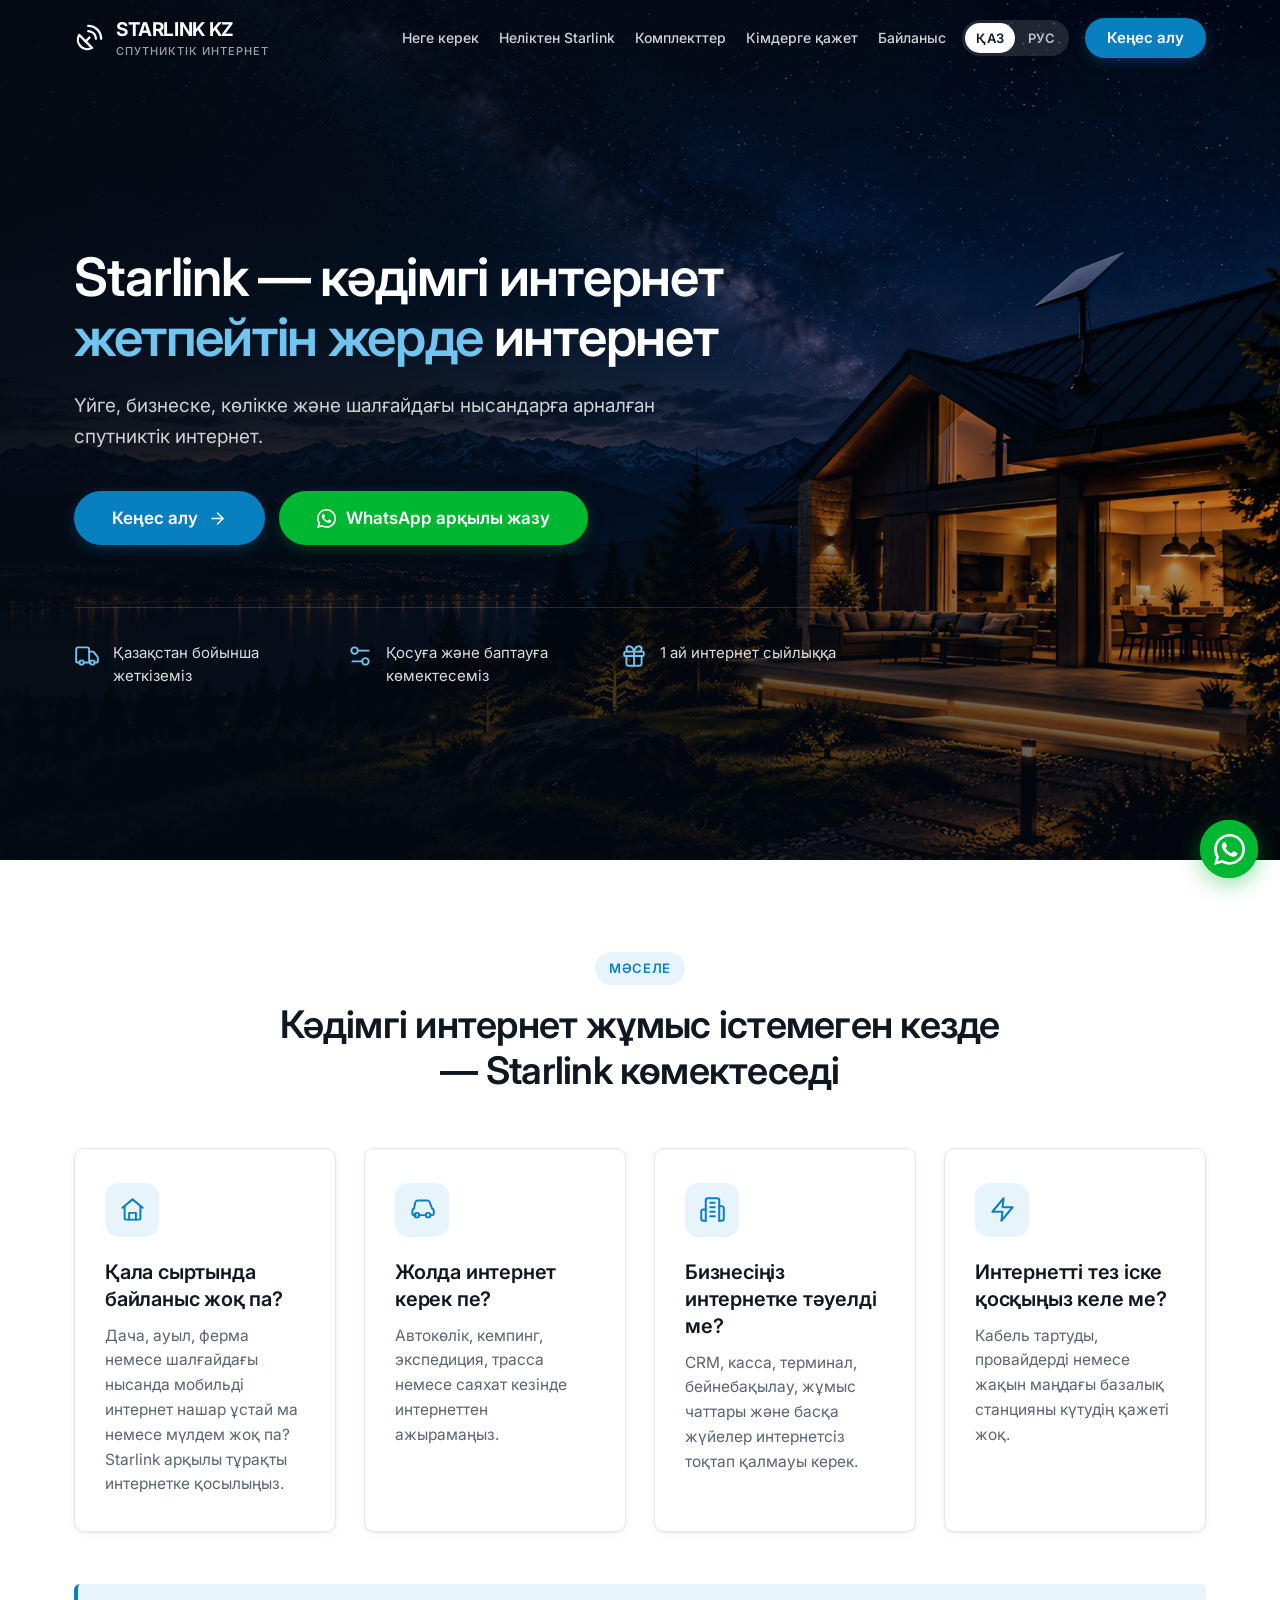
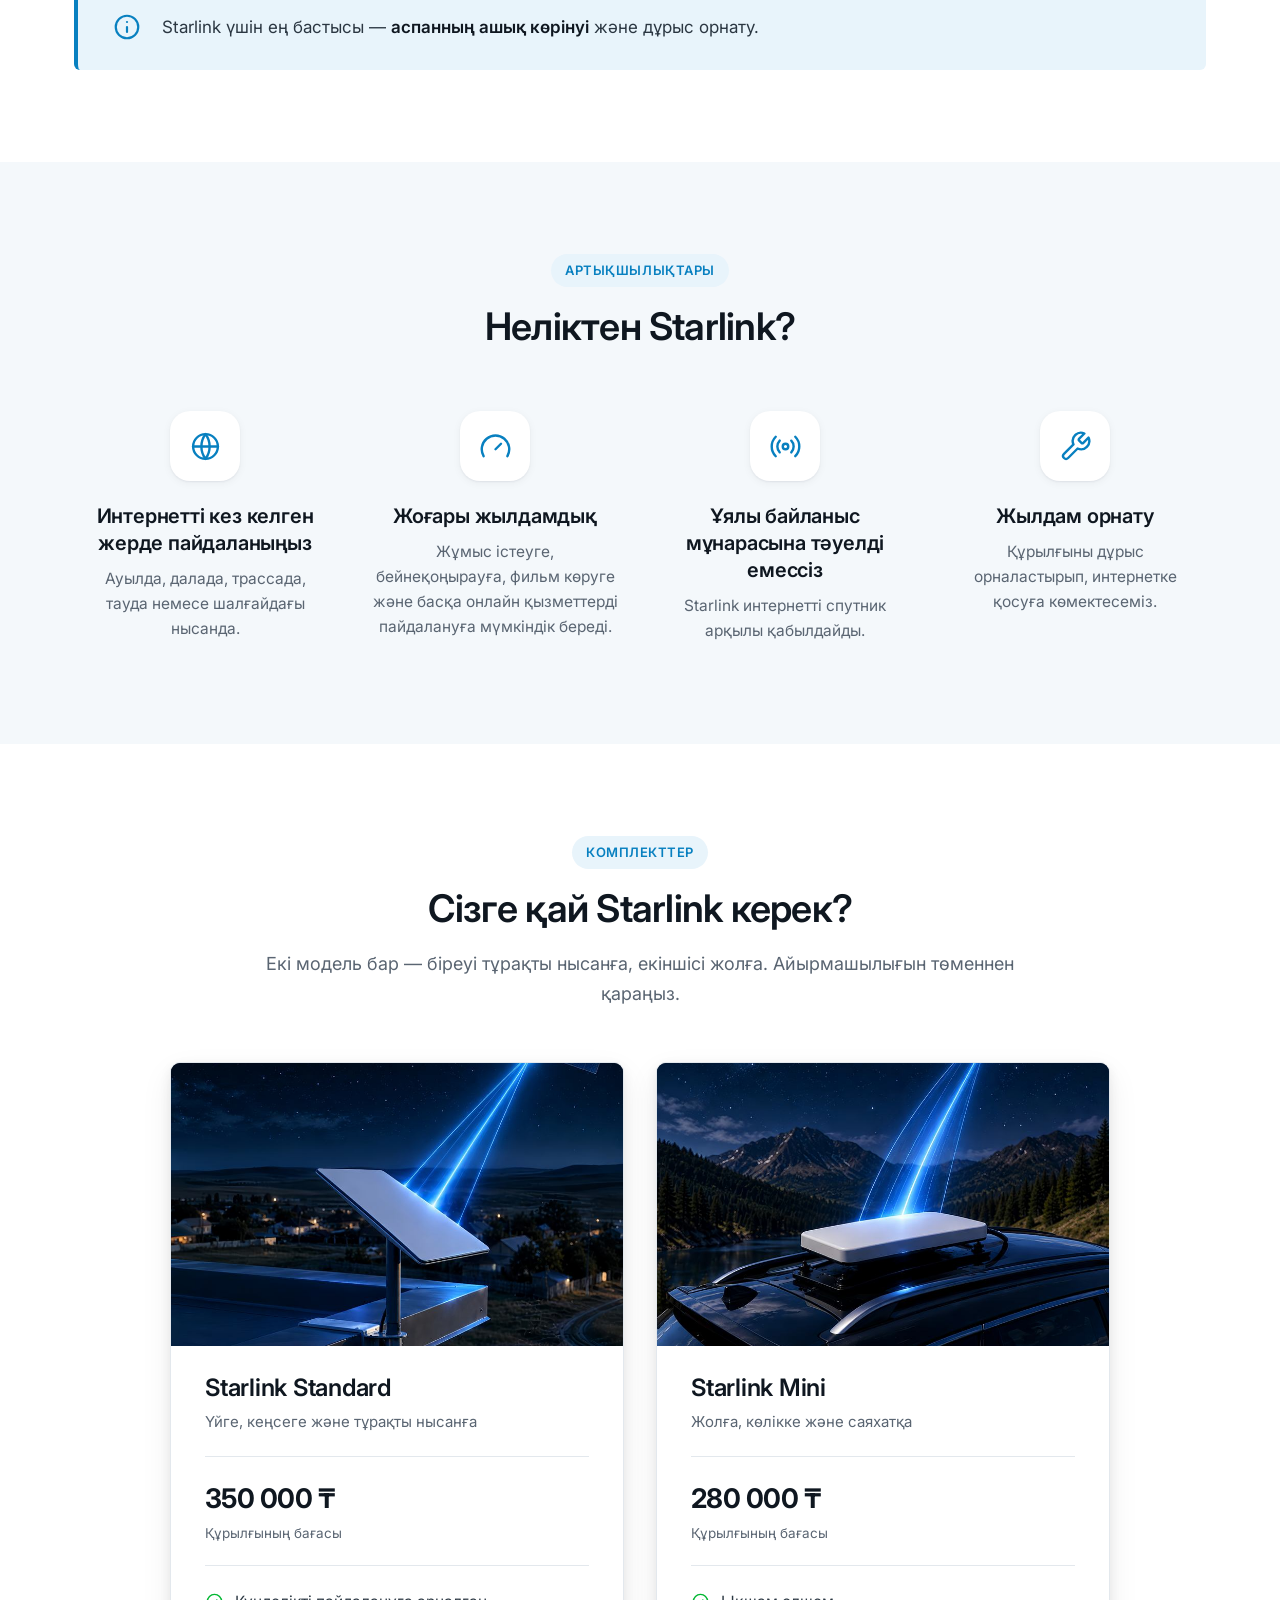
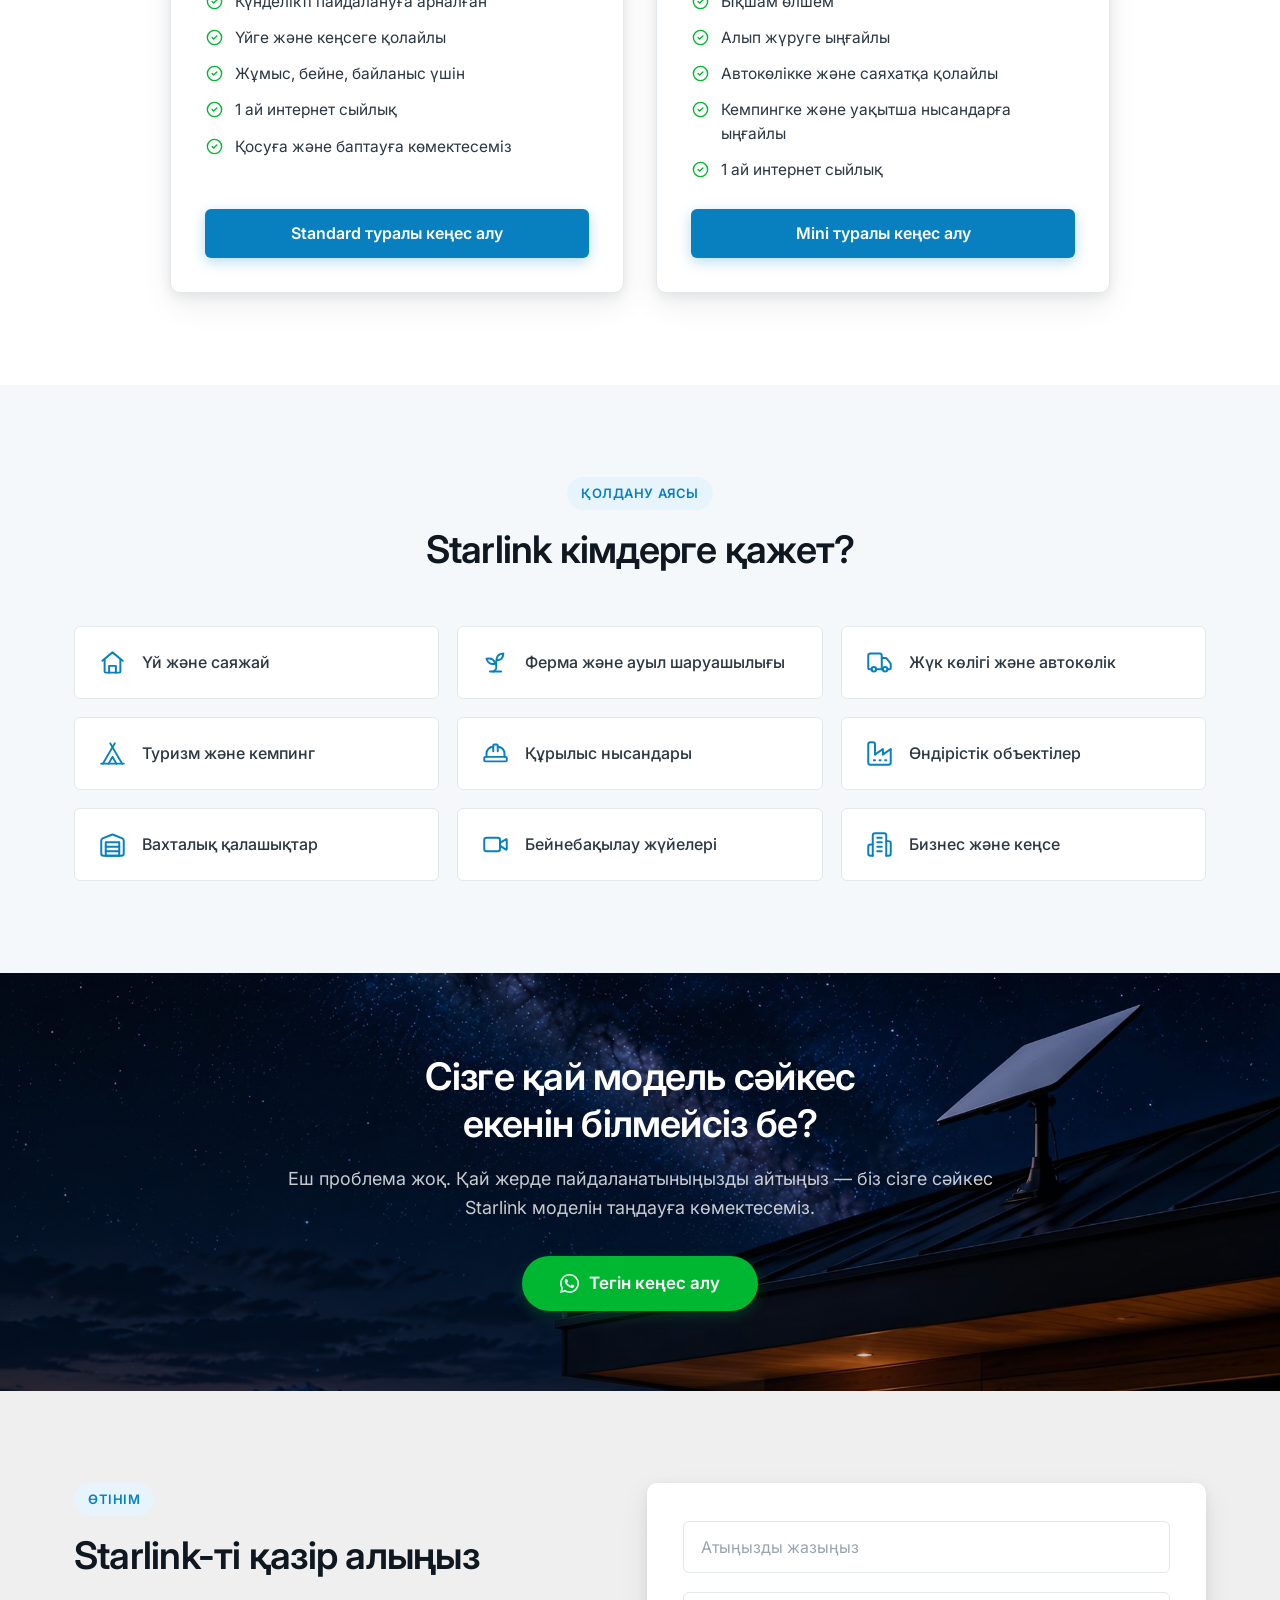
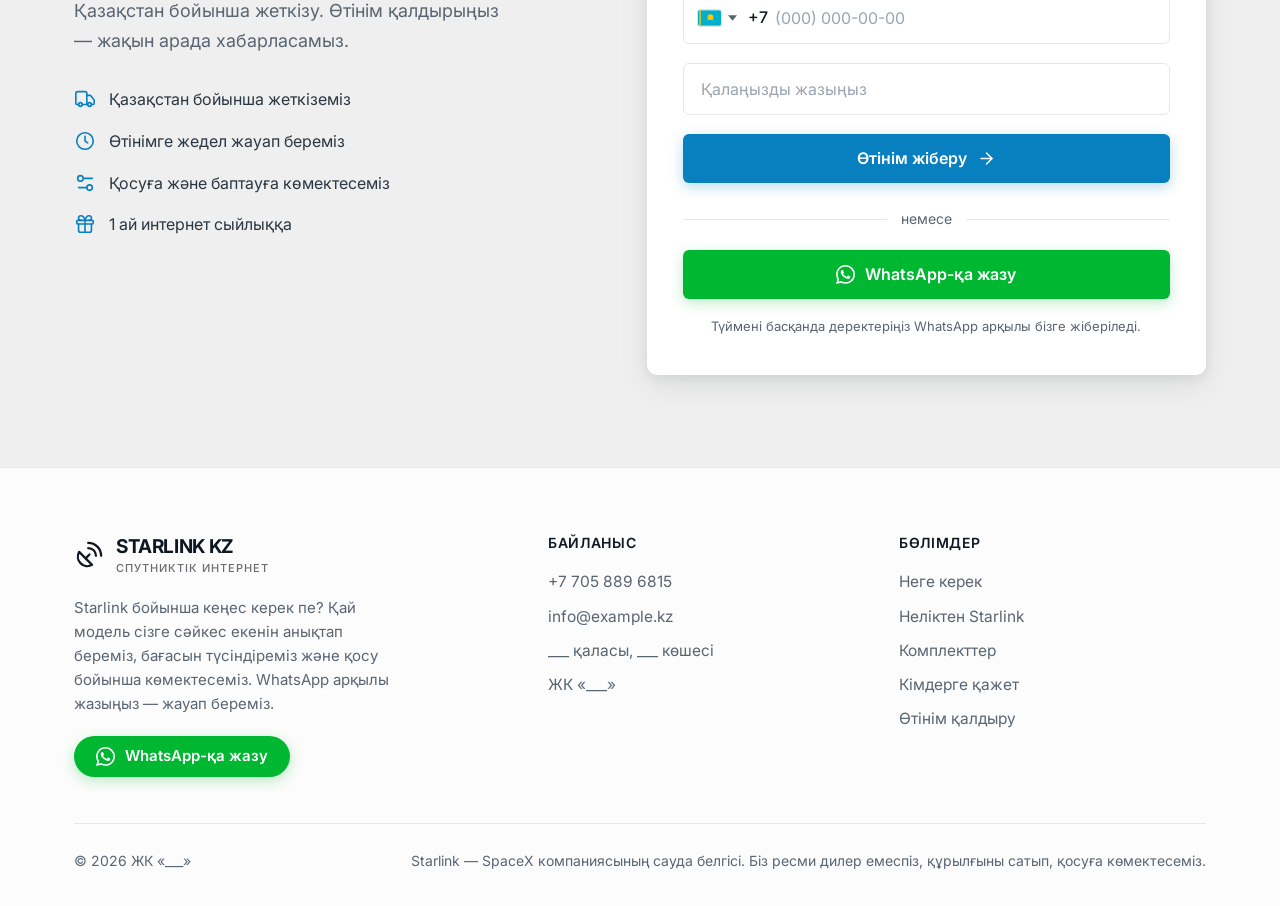
==== index.html @ 50fb3e17 "Лендинг Starlink KZ: казахская и русская версии Статический сайт без сборки: HTML + CSS + JS.  - две" ====
<!DOCTYPE html>
<html lang="kk">
<head>
<meta charset="utf-8">
<meta name="viewport" content="width=device-width, initial-scale=1">
<title>Starlink Қазақстан — Standard және Mini | Спутниктік интернет</title>
<meta name="description" content="Starlink спутниктік интернеті: үйге, бизнеске, көлікке және шалғайдағы нысандарға. Қазақстан бойынша жеткізу, қосуға және баптауға көмек, 1 ай интернет сыйлық.">
<meta name="theme-color" content="#08131f">

<link rel="canonical" href="index.html">
<link rel="alternate" hreflang="kk" href="index.html">
<link rel="alternate" hreflang="ru" href="ru.html">
<link rel="alternate" hreflang="x-default" href="index.html">

<meta property="og:type" content="website">
<meta property="og:locale" content="kk_KZ">
<meta property="og:title" content="Starlink Қазақстан — Standard және Mini">
<meta property="og:description" content="Кәдімгі интернет жетпейтін жерде интернет. Қазақстан бойынша жеткізу, қосуға көмек, 1 ай сыйлық.">
<meta property="og:url" content="https://ernur0404.github.io/starlink-ildar-website/index.html">
<meta property="og:image" content="https://ernur0404.github.io/starlink-ildar-website/assets/img/hero.jpg">
<meta name="twitter:card" content="summary_large_image">

<link rel="icon" href="assets/img/favicon.svg" type="image/svg+xml">

<!-- фон первого экрана грузим заранее: CSS-фоны браузер находит поздно -->
<link rel="preload" as="image" href="assets/img/hero.jpg" media="(min-width: 761px)">
<link rel="preload" as="image" href="assets/img/hero-mobile.jpg" media="(max-width: 760px)">

<link rel="preconnect" href="https://fonts.googleapis.com">
<link rel="preconnect" href="https://fonts.gstatic.com" crossorigin>
<link href="https://fonts.googleapis.com/css2?family=Inter:wght@400;500;600;700&display=swap" rel="stylesheet">
<link rel="stylesheet" href="assets/css/style.css">
</head>
<body>

<!-- ============================================================
     Набор иконок. Используется как <svg class="ico"><use href="#i-…"/></svg>
     ============================================================ -->
<svg class="sprite" aria-hidden="true" focusable="false"><defs>
  <symbol id="i-dish" viewBox="0 0 24 24"><path d="M4 10a7.31 7.31 0 0 0 10 10Z"/><path d="m9 15 3-3"/><path d="M17 13a6 6 0 0 0-6-6"/><path d="M21 13A10 10 0 0 0 11 3"/></symbol>
  <symbol id="i-truck" viewBox="0 0 24 24"><path d="M14 18V6a2 2 0 0 0-2-2H4a2 2 0 0 0-2 2v11a1 1 0 0 0 1 1h2"/><path d="M15 18H9"/><path d="M19 18h2a1 1 0 0 0 1-1v-3.65a1 1 0 0 0-.22-.62l-3.48-4.35A1 1 0 0 0 17.52 8H14"/><circle cx="17" cy="18" r="2"/><circle cx="7" cy="18" r="2"/></symbol>
  <symbol id="i-tools" viewBox="0 0 24 24"><path d="M20 7h-9"/><path d="M14 17H5"/><circle cx="17" cy="17" r="3"/><circle cx="7" cy="7" r="3"/></symbol>
  <symbol id="i-gift" viewBox="0 0 24 24"><rect x="3" y="8" width="18" height="4" rx="1"/><path d="M12 8v13"/><path d="M19 12v7a2 2 0 0 1-2 2H7a2 2 0 0 1-2-2v-7"/><path d="M7.5 8a2.5 2.5 0 0 1 0-5A4.8 8 0 0 1 12 8a4.8 8 0 0 1 4.5-5 2.5 2.5 0 0 1 0 5"/></symbol>
  <symbol id="i-home" viewBox="0 0 24 24"><path d="M3 10.5 12 3l9 7.5"/><path d="M5 9.5V20a1 1 0 0 0 1 1h12a1 1 0 0 0 1-1V9.5"/><path d="M9 21v-6h6v6"/></symbol>
  <symbol id="i-car" viewBox="0 0 24 24"><path d="M19 17h2c.6 0 1-.4 1-1v-3c0-.9-.7-1.7-1.5-1.9L18.4 5.6C18.1 4.6 17.2 4 16.2 4H7.8c-1 0-1.9.6-2.2 1.6L4.5 11.1C3.7 11.3 3 12.1 3 13v3c0 .6.4 1 1 1h2"/><circle cx="7" cy="17" r="2"/><path d="M9 17h6"/><circle cx="17" cy="17" r="2"/></symbol>
  <symbol id="i-office" viewBox="0 0 24 24"><path d="M6 22V4a2 2 0 0 1 2-2h8a2 2 0 0 1 2 2v18"/><path d="M6 12H4a2 2 0 0 0-2 2v6a2 2 0 0 0 2 2h2"/><path d="M18 9h2a2 2 0 0 1 2 2v9a2 2 0 0 1-2 2h-2"/><path d="M10 6h4"/><path d="M10 10h4"/><path d="M10 14h4"/><path d="M10 18h4"/></symbol>
  <symbol id="i-bolt" viewBox="0 0 24 24"><path d="M13 2 3 14h9l-1 8 10-12h-9l1-8z"/></symbol>
  <symbol id="i-globe" viewBox="0 0 24 24"><circle cx="12" cy="12" r="9"/><path d="M3 12h18"/><path d="M12 3a15 15 0 0 1 0 18 15 15 0 0 1 0-18z"/></symbol>
  <symbol id="i-speed" viewBox="0 0 24 24"><path d="m12 14 4-4"/><path d="M3.34 19a10 10 0 1 1 17.32 0"/></symbol>
  <symbol id="i-signal" viewBox="0 0 24 24"><path d="M4.9 19.1C1 15.2 1 8.8 4.9 4.9"/><path d="M7.8 16.2c-2.3-2.3-2.3-6.1 0-8.5"/><circle cx="12" cy="12" r="2"/><path d="M16.2 7.8c2.3 2.3 2.3 6.1 0 8.5"/><path d="M19.1 4.9C23 8.8 23 15.1 19.1 19"/></symbol>
  <symbol id="i-wrench" viewBox="0 0 24 24"><path d="M14.7 6.3a1 1 0 0 0 0 1.4l1.6 1.6a1 1 0 0 0 1.4 0l3.77-3.77a6 6 0 0 1-7.94 7.94l-6.91 6.91a2.12 2.12 0 0 1-3-3l6.91-6.91a6 6 0 0 1 7.94-7.94l-3.76 3.76z"/></symbol>
  <symbol id="i-check" viewBox="0 0 24 24"><circle cx="12" cy="12" r="9"/><path d="m9 12 2 2 4-4"/></symbol>
  <symbol id="i-sprout" viewBox="0 0 24 24"><path d="M7 20h10"/><path d="M10 20c5.5-2.5.8-6.4 3-10"/><path d="M9.5 9.4c1.1.8 1.8 2.2 2.3 3.7-2 .4-3.5.4-4.8-.3-1.2-.6-2.3-1.9-3-4.2 2.8-.5 4.4 0 5.5.8"/><path d="M14.1 6a7 7 0 0 0-1.1 4c1.9-.1 3.3-.6 4.3-1.4 1-1 1.6-2.3 1.7-4.6-2.7.1-4 1-4.9 2"/></symbol>
  <symbol id="i-tent" viewBox="0 0 24 24"><path d="M3.5 21 14 3"/><path d="M20.5 21 10 3"/><path d="M15.5 21 12 15l-3.5 6"/><path d="M2 21h20"/></symbol>
  <symbol id="i-hat" viewBox="0 0 24 24"><path d="M2 18a1 1 0 0 0 1 1h18a1 1 0 0 0 1-1v-2a1 1 0 0 0-1-1H3a1 1 0 0 0-1 1z"/><path d="M10 10V5a1 1 0 0 1 1-1h2a1 1 0 0 1 1 1v5"/><path d="M4 15v-3a6 6 0 0 1 6-6"/><path d="M14 6a6 6 0 0 1 6 6v3"/></symbol>
  <symbol id="i-factory" viewBox="0 0 24 24"><path d="M2 20a2 2 0 0 0 2 2h16a2 2 0 0 0 2-2V8l-7 5V8l-7 5V4a2 2 0 0 0-2-2H4a2 2 0 0 0-2 2z"/><path d="M17 18h1"/><path d="M12 18h1"/><path d="M7 18h1"/></symbol>
  <symbol id="i-warehouse" viewBox="0 0 24 24"><path d="M22 8.35V20a2 2 0 0 1-2 2H4a2 2 0 0 1-2-2V8.35a2 2 0 0 1 1.26-1.85l8-3.2a2 2 0 0 1 1.48 0l8 3.2A2 2 0 0 1 22 8.35Z"/><path d="M6 18h12"/><path d="M6 14h12"/><rect x="6" y="10" width="12" height="12"/></symbol>
  <symbol id="i-video" viewBox="0 0 24 24"><path d="m16 13 5.2 3.5a.5.5 0 0 0 .8-.4V7.9a.5.5 0 0 0-.8-.5L16 10.5"/><rect x="2" y="6" width="14" height="12" rx="2"/></symbol>
  <symbol id="i-pin" viewBox="0 0 24 24"><path d="M20 10c0 6-8 12-8 12s-8-6-8-12a8 8 0 0 1 16 0"/><circle cx="12" cy="10" r="3"/></symbol>
  <symbol id="i-phone" viewBox="0 0 24 24"><path d="M13.8 16.6a1 1 0 0 0 1.2-.3l.4-.5A2 2 0 0 1 17 15h3a2 2 0 0 1 2 2v3a2 2 0 0 1-2 2A18 18 0 0 1 2 4a2 2 0 0 1 2-2h3a2 2 0 0 1 2 2v3a2 2 0 0 1-.8 1.6l-.5.4a1 1 0 0 0-.3 1.2 14 14 0 0 0 6.4 6.4"/></symbol>
  <symbol id="i-clock" viewBox="0 0 24 24"><circle cx="12" cy="12" r="9"/><path d="M12 7v5l3 2"/></symbol>
  <symbol id="i-shield" viewBox="0 0 24 24"><path d="M20 13c0 5-3.5 7.5-7.66 8.95a1 1 0 0 1-.67-.01C7.5 20.5 4 18 4 13V6a1 1 0 0 1 1-1c2 0 4.5-1.2 6.24-2.72a1.17 1.17 0 0 1 1.52 0C14.51 3.81 17 5 19 5a1 1 0 0 1 1 1z"/></symbol>
  <symbol id="i-info" viewBox="0 0 24 24"><circle cx="12" cy="12" r="9"/><path d="M12 16v-4"/><path d="M12 8h.01"/></symbol>
  <symbol id="i-arrow" viewBox="0 0 24 24"><path d="M5 12h14"/><path d="m12 5 7 7-7 7"/></symbol>
  <symbol id="i-wa" viewBox="0 0 24 24"><path d="M17.47 14.38c-.3-.15-1.76-.87-2.03-.97-.27-.1-.47-.15-.67.15-.2.3-.77.97-.94 1.16-.17.2-.35.23-.64.08-.3-.15-1.26-.46-2.4-1.48-.88-.79-1.48-1.76-1.65-2.06-.17-.3-.02-.46.13-.6.13-.14.3-.35.45-.53.15-.17.2-.3.3-.5.1-.2.05-.37-.03-.52-.07-.15-.67-1.61-.91-2.2-.24-.58-.49-.5-.67-.51h-.57c-.2 0-.52.07-.8.37-.27.3-1.04 1.02-1.04 2.48 0 1.46 1.07 2.88 1.22 3.07.15.2 2.1 3.2 5.08 4.49.7.3 1.26.49 1.69.62.71.23 1.36.2 1.87.12.57-.09 1.76-.72 2-1.41.25-.7.25-1.29.18-1.42-.08-.12-.27-.2-.57-.34m-5.42 7.4a9.87 9.87 0 0 1-5.03-1.37l-.36-.22-3.74.98 1-3.65-.24-.37a9.86 9.86 0 0 1-1.51-5.26c0-5.45 4.44-9.89 9.89-9.89a9.82 9.82 0 0 1 6.99 2.9 9.82 9.82 0 0 1 2.89 6.99c0 5.45-4.44 9.89-9.89 9.89M20.52 3.45A11.87 11.87 0 0 0 12.05 0C5.46 0 .1 5.36.1 11.94c0 2.1.55 4.15 1.59 5.95L0 24l6.3-1.65a11.9 11.9 0 0 0 5.74 1.46c6.58 0 11.95-5.36 11.95-11.95a11.9 11.9 0 0 0-3.47-8.41"/></symbol>

  <!-- Флаги стран для поля телефона (упрощённые, 24x16) -->
  <symbol id="fl-kz" viewBox="0 0 24 16"><rect width="24" height="16" fill="#00afca"/><circle cx="13" cy="7" r="3" fill="#fec50c"/><path d="M9.5 10.6c1-1.1 2.1-1.6 3.5-1.6s2.5.5 3.5 1.6" stroke="#fec50c" stroke-width=".9" fill="none" stroke-linecap="round"/><rect x="1.4" width="1.5" height="16" fill="#fec50c"/></symbol>
  <symbol id="fl-ru" viewBox="0 0 24 16"><rect width="24" height="16" fill="#fff"/><rect y="5.33" width="24" height="5.34" fill="#0039a6"/><rect y="10.67" width="24" height="5.33" fill="#d52b1e"/></symbol>
  <symbol id="fl-uz" viewBox="0 0 24 16"><rect width="24" height="16" fill="#0099b5"/><rect y="5.33" width="24" height="5.34" fill="#fff"/><rect y="10.67" width="24" height="5.33" fill="#1eb53a"/><rect y="5" width="24" height=".55" fill="#ce1126"/><rect y="10.45" width="24" height=".55" fill="#ce1126"/><circle cx="4.4" cy="2.6" r="1.7" fill="#fff"/><circle cx="5.3" cy="2.4" r="1.6" fill="#0099b5"/></symbol>
  <symbol id="fl-kg" viewBox="0 0 24 16"><rect width="24" height="16" fill="#e8112d"/><circle cx="12" cy="8" r="3.2" fill="#ffef00"/><circle cx="12" cy="8" r="2" fill="none" stroke="#e8112d" stroke-width=".6"/></symbol>
  <symbol id="fl-tj" viewBox="0 0 24 16"><rect width="24" height="16" fill="#cc0000"/><rect y="4.6" width="24" height="6.8" fill="#fff"/><rect y="11.4" width="24" height="4.6" fill="#006600"/><circle cx="12" cy="8" r="1.7" fill="#f8c300"/></symbol>
  <symbol id="fl-tm" viewBox="0 0 24 16"><rect width="24" height="16" fill="#28ae66"/><rect x="3" width="3.4" height="16" fill="#c1272d"/><circle cx="14" cy="4.2" r="1.7" fill="#fff"/><circle cx="14.9" cy="4" r="1.6" fill="#28ae66"/></symbol>
  <symbol id="fl-az" viewBox="0 0 24 16"><rect width="24" height="16" fill="#0092bc"/><rect y="5.33" width="24" height="5.34" fill="#e8112d"/><rect y="10.67" width="24" height="5.33" fill="#00af66"/><circle cx="10.8" cy="8" r="2.3" fill="#fff"/><circle cx="11.7" cy="8" r="2" fill="#e8112d"/></symbol>
  <symbol id="fl-ge" viewBox="0 0 24 16"><rect width="24" height="16" fill="#fff"/><rect x="10" width="4" height="16" fill="#ff0000"/><rect y="6" width="24" height="4" fill="#ff0000"/><rect x="4" y="2" width="2.4" height=".9" fill="#ff0000"/><rect x="4.8" y="1.2" width=".9" height="2.4" fill="#ff0000"/><rect x="17.6" y="2" width="2.4" height=".9" fill="#ff0000"/><rect x="18.4" y="1.2" width=".9" height="2.4" fill="#ff0000"/></symbol>
  <symbol id="fl-by" viewBox="0 0 24 16"><rect width="24" height="16" fill="#c8313e"/><rect y="10.67" width="24" height="5.33" fill="#4aa657"/><rect width="4.2" height="16" fill="#fff"/><path d="M1.2 1.6h1.8v1.8H1.2zM1.2 5.6h1.8v1.8H1.2zM1.2 9.6h1.8v1.8H1.2zM1.2 13.2h1.8V15H1.2z" fill="#c8313e"/></symbol>
  <symbol id="fl-ua" viewBox="0 0 24 16"><rect width="24" height="16" fill="#005bbb"/><rect y="8" width="24" height="8" fill="#ffd500"/></symbol>
  <symbol id="fl-mn" viewBox="0 0 24 16"><rect width="24" height="16" fill="#c4272f"/><rect x="8" width="8" height="16" fill="#015197"/><rect x="2.6" y="4.4" width="1.8" height="7.2" fill="#f9cf02"/><circle cx="3.5" cy="3" r="1.1" fill="#f9cf02"/></symbol>
  <symbol id="fl-tr" viewBox="0 0 24 16"><rect width="24" height="16" fill="#e30a17"/><circle cx="9" cy="8" r="3.3" fill="#fff"/><circle cx="10.3" cy="8" r="2.7" fill="#e30a17"/><path d="m14.4 6.3.62 1.78 1.88.03-1.5 1.14.55 1.8-1.55-1.05-1.55 1.05.55-1.8-1.5-1.14 1.88-.03z" fill="#fff"/></symbol>
  <symbol id="fl-cn" viewBox="0 0 24 16"><rect width="24" height="16" fill="#de2910"/><path d="m5 2.2.92 2.8 2.94.02-2.38 1.73.89 2.8L5 7.85 2.63 9.55l.89-2.8L1.14 5.02l2.94-.02z" fill="#ffde00"/><circle cx="9.8" cy="2" r=".75" fill="#ffde00"/><circle cx="11.4" cy="3.9" r=".75" fill="#ffde00"/><circle cx="11.4" cy="6.2" r=".75" fill="#ffde00"/><circle cx="9.8" cy="7.9" r=".75" fill="#ffde00"/></symbol>
  <symbol id="fl-ae" viewBox="0 0 24 16"><rect width="24" height="16" fill="#fff"/><rect width="24" height="5.33" fill="#00732f"/><rect y="10.67" width="24" height="5.33" fill="#000"/><rect width="7" height="16" fill="#ff0000"/></symbol>
  <symbol id="fl-de" viewBox="0 0 24 16"><rect width="24" height="16" fill="#000"/><rect y="5.33" width="24" height="5.34" fill="#dd0000"/><rect y="10.67" width="24" height="5.33" fill="#ffce00"/></symbol>
  <symbol id="fl-us" viewBox="0 0 24 16"><rect width="24" height="16" fill="#fff"/><path d="M0 0h24v1.23H0zM0 2.46h24v1.23H0zM0 4.92h24v1.23H0zM0 7.38h24v1.24H0zM0 9.85h24v1.23H0zM0 12.31h24v1.23H0zM0 14.77h24v1.23H0z" fill="#b22234"/><rect width="10" height="8.62" fill="#3c3b6e"/></symbol>
  <symbol id="i-caret" viewBox="0 0 10 6"><path d="M0 0h10L5 6z" fill="currentColor" stroke="none"/></symbol>
</defs></svg>


<!-- ================================ Шапка ================================ -->
<header class="hdr">
  <div class="wrap hdr__in">
    <a class="logo" href="index.html">
      <svg class="ico" width="31" height="31"><use href="#i-dish"/></svg>
      <span><b>STARLINK KZ</b><span>Спутниктік интернет</span></span>
    </a>

    <nav class="nav" id="nav">
      <a href="#problems">Неге керек</a>
      <a href="#why">Неліктен Starlink</a>
      <a href="#plans">Комплекттер</a>
      <a href="#uses">Кімдерге қажет</a>
      <a href="#contact">Байланыс</a>
    </nav>

    <div class="hdr__side">
      <div class="lang">
        <a href="index.html" aria-current="true" lang="kk">ҚАЗ</a>
        <a href="ru.html" lang="ru">РУС</a>
      </div>
      <a class="btn btn--primary btn--sm" href="#contact">Кеңес алу</a>
    </div>

    <button class="burger" type="button" aria-label="Мәзір" aria-expanded="false" aria-controls="nav">
      <span></span><span></span><span></span>
    </button>
  </div>
</header>

<main>

<!-- ================================= Hero ================================ -->
<section class="hero">
  <div class="wrap">
    <div class="hero__in">
      <h1>Starlink — кәдімгі интернет <em>жетпейтін жерде</em> интернет</h1>
      <p class="hero__lead">Үйге, бизнеске, көлікке және шалғайдағы нысандарға арналған спутниктік интернет.</p>

      <div class="hero__acts">
        <a class="btn btn--primary btn--lg" href="#contact">
          Кеңес алу
          <svg class="ico" width="19" height="19"><use href="#i-arrow"/></svg>
        </a>
        <a class="btn btn--wa btn--lg" href="#" data-wa="general">
          <svg class="ico ico--fill" width="19" height="19"><use href="#i-wa"/></svg>
          WhatsApp арқылы жазу
        </a>
      </div>

      <div class="hero__pills">
        <div class="pill">
          <svg class="ico"><use href="#i-truck"/></svg>
          <p>Қазақстан бойынша жеткіземіз</p>
        </div>
        <div class="pill">
          <svg class="ico"><use href="#i-tools"/></svg>
          <p>Қосуға және баптауға көмектесеміз</p>
        </div>
        <div class="pill">
          <svg class="ico"><use href="#i-gift"/></svg>
          <p>1 ай интернет сыйлыққа</p>
        </div>
      </div>
    </div>
  </div>
</section>

<!-- ============================== Проблемы =============================== -->
<section class="section" id="problems">
  <div class="wrap">
    <div class="head rv">
      <span class="eyebrow">Мәселе</span>
      <h2>Кәдімгі интернет жұмыс істемеген кезде — Starlink көмектеседі</h2>
    </div>

    <div class="grid grid--4">
      <article class="card rv">
        <div class="card__ico"><svg class="ico"><use href="#i-home"/></svg></div>
        <h3>Қала сыртында байланыс жоқ па?</h3>
        <p>Дача, ауыл, ферма немесе шалғайдағы нысанда мобильді интернет нашар ұстай ма немесе мүлдем жоқ па? Starlink арқылы тұрақты интернетке қосылыңыз.</p>
      </article>

      <article class="card rv">
        <div class="card__ico"><svg class="ico"><use href="#i-car"/></svg></div>
        <h3>Жолда интернет керек пе?</h3>
        <p>Автокөлік, кемпинг, экспедиция, трасса немесе саяхат кезінде интернеттен ажырамаңыз.</p>
      </article>

      <article class="card rv">
        <div class="card__ico"><svg class="ico"><use href="#i-office"/></svg></div>
        <h3>Бизнесіңіз интернетке тәуелді ме?</h3>
        <p>CRM, касса, терминал, бейнебақылау, жұмыс чаттары және басқа жүйелер интернетсіз тоқтап қалмауы керек.</p>
      </article>

      <article class="card rv">
        <div class="card__ico"><svg class="ico"><use href="#i-bolt"/></svg></div>
        <h3>Интернетті тез іске қосқыңыз келе ме?</h3>
        <p>Кабель тартуды, провайдерді немесе жақын маңдағы базалық станцияны күтудің қажеті жоқ.</p>
      </article>
    </div>

    <div class="note rv">
      <svg class="ico"><use href="#i-info"/></svg>
      <p>Starlink үшін ең бастысы — <b>аспанның ашық көрінуі</b> және дұрыс орнату.</p>
    </div>
  </div>
</section>

<!-- =========================== Неліктен Starlink ========================= -->
<section class="section section--tint" id="why">
  <div class="wrap">
    <div class="head rv">
      <span class="eyebrow">Артықшылықтары</span>
      <h2>Неліктен Starlink?</h2>
    </div>

    <div class="grid grid--4">
      <article class="feat rv">
        <div class="feat__ico"><svg class="ico"><use href="#i-globe"/></svg></div>
        <h3>Интернетті кез келген жерде пайдаланыңыз</h3>
        <p>Ауылда, далада, трассада, тауда немесе шалғайдағы нысанда.</p>
      </article>

      <article class="feat rv">
        <div class="feat__ico"><svg class="ico"><use href="#i-speed"/></svg></div>
        <h3>Жоғары жылдамдық</h3>
        <p>Жұмыс істеуге, бейнеқоңырауға, фильм көруге және басқа онлайн қызметтерді пайдалануға мүмкіндік береді.</p>
      </article>

      <article class="feat rv">
        <div class="feat__ico"><svg class="ico"><use href="#i-signal"/></svg></div>
        <h3>Ұялы байланыс мұнарасына тәуелді емессіз</h3>
        <p>Starlink интернетті спутник арқылы қабылдайды.</p>
      </article>

      <article class="feat rv">
        <div class="feat__ico"><svg class="ico"><use href="#i-wrench"/></svg></div>
        <h3>Жылдам орнату</h3>
        <p>Құрылғыны дұрыс орналастырып, интернетке қосуға көмектесеміз.</p>
      </article>
    </div>
  </div>
</section>

<!-- ============================== Комплекты ============================== -->
<section class="section" id="plans">
  <div class="wrap">
    <div class="head rv">
      <span class="eyebrow">Комплекттер</span>
      <h2>Сізге қай Starlink керек?</h2>
      <p class="lead">Екі модель бар — біреуі тұрақты нысанға, екіншісі жолға. Айырмашылығын төменнен қараңыз.</p>
    </div>

    <div class="plans">
      <article class="plan rv">
        <div class="plan__art">
          <img src="assets/img/plan-standard.jpg" width="880" height="880" loading="lazy" decoding="async"
               alt="Starlink Standard: үй шатырына мачтаға орнатылған антенна, түнгі ауыл">
        </div>
        <h3>Starlink Standard</h3>
        <p class="plan__sub">Үйге, кеңсеге және тұрақты нысанға</p>
        <div class="plan__price">
          <b>350 000 ₸</b>
          <i>Құрылғының бағасы</i>
        </div>
        <ul>
          <li><svg class="ico"><use href="#i-check"/></svg>Күнделікті пайдалануға арналған</li>
          <li><svg class="ico"><use href="#i-check"/></svg>Үйге және кеңсеге қолайлы</li>
          <li><svg class="ico"><use href="#i-check"/></svg>Жұмыс, бейне, байланыс үшін</li>
          <li><svg class="ico"><use href="#i-check"/></svg>1 ай интернет сыйлық</li>
          <li><svg class="ico"><use href="#i-check"/></svg>Қосуға және баптауға көмектесеміз</li>
        </ul>
        <a class="btn btn--primary btn--card" href="#" data-wa="standard">Standard туралы кеңес алу</a>
      </article>

      <article class="plan rv">
        <div class="plan__art plan__art--mini">
          <img src="assets/img/plan-mini.jpg" width="880" height="880" loading="lazy" decoding="async"
               alt="Starlink Mini: автокөліктің шатырына бекітілген ықшам панель">
        </div>
        <h3>Starlink Mini</h3>
        <p class="plan__sub">Жолға, көлікке және саяхатқа</p>
        <div class="plan__price">
          <b>280 000 ₸</b>
          <i>Құрылғының бағасы</i>
        </div>
        <ul>
          <li><svg class="ico"><use href="#i-check"/></svg>Ықшам өлшем</li>
          <li><svg class="ico"><use href="#i-check"/></svg>Алып жүруге ыңғайлы</li>
          <li><svg class="ico"><use href="#i-check"/></svg>Автокөлікке және саяхатқа қолайлы</li>
          <li><svg class="ico"><use href="#i-check"/></svg>Кемпингке және уақытша нысандарға ыңғайлы</li>
          <li><svg class="ico"><use href="#i-check"/></svg>1 ай интернет сыйлық</li>
        </ul>
        <a class="btn btn--primary btn--card" href="#" data-wa="mini">Mini туралы кеңес алу</a>
      </article>
    </div>
  </div>
</section>

<!-- ============================ Кімдерге қажет =========================== -->
<section class="section section--tint" id="uses">
  <div class="wrap">
    <div class="head rv">
      <span class="eyebrow">Қолдану аясы</span>
      <h2>Starlink кімдерге қажет?</h2>
    </div>

    <div class="uses">
      <div class="use rv"><svg class="ico"><use href="#i-home"/></svg>Үй және саяжай</div>
      <div class="use rv"><svg class="ico"><use href="#i-sprout"/></svg>Ферма және ауыл шаруашылығы</div>
      <div class="use rv"><svg class="ico"><use href="#i-truck"/></svg>Жүк көлігі және автокөлік</div>
      <div class="use rv"><svg class="ico"><use href="#i-tent"/></svg>Туризм және кемпинг</div>
      <div class="use rv"><svg class="ico"><use href="#i-hat"/></svg>Құрылыс нысандары</div>
      <div class="use rv"><svg class="ico"><use href="#i-factory"/></svg>Өндірістік объектілер</div>
      <div class="use rv"><svg class="ico"><use href="#i-warehouse"/></svg>Вахталық қалашықтар</div>
      <div class="use rv"><svg class="ico"><use href="#i-video"/></svg>Бейнебақылау жүйелері</div>
      <div class="use rv"><svg class="ico"><use href="#i-office"/></svg>Бизнес және кеңсе</div>
    </div>
  </div>
</section>

<!-- =========================== Полоса-консультация ======================= -->
<section class="cta">
  <div class="wrap">
    <div class="cta__in rv">
      <h2>Сізге қай модель сәйкес екенін білмейсіз бе?</h2>
      <p>Еш проблема жоқ. Қай жерде пайдаланатыныңызды айтыңыз — біз сізге сәйкес Starlink моделін таңдауға көмектесеміз.</p>
      <a class="btn btn--wa btn--lg" href="#" data-wa="general">
        <svg class="ico ico--fill" width="19" height="19"><use href="#i-wa"/></svg>
        Тегін кеңес алу
      </a>
    </div>
  </div>
</section>

<!-- ================================ Форма ================================ -->
<section class="section section--soft" id="contact">
  <div class="wrap">
    <div class="lead-grid">

      <div class="lead-info rv">
        <span class="eyebrow">Өтінім</span>
        <h2>Starlink-ті қазір алыңыз</h2>
        <p class="lead">Қазақстан бойынша жеткізу. Өтінім қалдырыңыз — жақын арада хабарласамыз.</p>
        <ul>
          <li><svg class="ico"><use href="#i-truck"/></svg>Қазақстан бойынша жеткіземіз</li>
          <li><svg class="ico"><use href="#i-clock"/></svg>Өтінімге жедел жауап береміз</li>
          <li><svg class="ico"><use href="#i-tools"/></svg>Қосуға және баптауға көмектесеміз</li>
          <li><svg class="ico"><use href="#i-gift"/></svg>1 ай интернет сыйлыққа</li>
        </ul>
      </div>

      <form class="form rv" id="lead-form" novalidate>
        <div class="field">
          <label for="f-name" class="sr-only">Атыңыз</label>
          <input id="f-name" name="name" type="text" autocomplete="name" placeholder="Атыңызды жазыңыз">
          <p class="err"></p>
        </div>

        <div class="field">
          <label for="f-phone" class="sr-only">Телефон нөмірі</label>
          <div class="phone">
            <span class="phone__country">
              <svg class="phone__flag" aria-hidden="true"><use href="#fl-kz"/></svg>
              <svg class="phone__caret" aria-hidden="true"><use href="#i-caret"/></svg>
              <!-- Список лежит прозрачным слоем поверх флага: на телефоне
                   открывается привычный системный выбор, а вид у поля свой -->
              <select id="f-country" aria-label="Ел коды">
                <option value="KZ" data-dial="7"   data-flag="fl-kz" selected>Қазақстан +7</option>
                <option value="RU" data-dial="7"   data-flag="fl-ru">Ресей +7</option>
                <option value="UZ" data-dial="998" data-flag="fl-uz">Өзбекстан +998</option>
                <option value="KG" data-dial="996" data-flag="fl-kg">Қырғызстан +996</option>
                <option value="TJ" data-dial="992" data-flag="fl-tj">Тәжікстан +992</option>
                <option value="TM" data-dial="993" data-flag="fl-tm">Түрікменстан +993</option>
                <option value="AZ" data-dial="994" data-flag="fl-az">Әзірбайжан +994</option>
                <option value="GE" data-dial="995" data-flag="fl-ge">Грузия +995</option>
                <option value="BY" data-dial="375" data-flag="fl-by">Беларусь +375</option>
                <option value="UA" data-dial="380" data-flag="fl-ua">Украина +380</option>
                <option value="MN" data-dial="976" data-flag="fl-mn">Моңғолия +976</option>
                <option value="TR" data-dial="90"  data-flag="fl-tr">Түркия +90</option>
                <option value="CN" data-dial="86"  data-flag="fl-cn">Қытай +86</option>
                <option value="AE" data-dial="971" data-flag="fl-ae">БАӘ +971</option>
                <option value="DE" data-dial="49"  data-flag="fl-de">Германия +49</option>
                <option value="US" data-dial="1"   data-flag="fl-us">АҚШ +1</option>
              </select>
            </span>
            <span class="phone__dial">+7</span>
            <input id="f-phone" name="phone" type="tel" inputmode="tel" autocomplete="tel-national" placeholder="(000) 000-00-00">
          </div>
          <p class="err"></p>
        </div>

        <div class="field">
          <label for="f-city" class="sr-only">Қалаңыз</label>
          <input id="f-city" name="city" type="text" autocomplete="address-level2" placeholder="Қалаңызды жазыңыз">
          <p class="err"></p>
        </div>

        <button class="btn btn--primary" type="submit">
          Өтінім жіберу
          <svg class="ico" width="19" height="19"><use href="#i-arrow"/></svg>
        </button>

        <div class="form__or"><span>немесе</span></div>

        <a class="btn btn--wa" href="#" data-wa="general">
          <svg class="ico ico--fill" width="19" height="19"><use href="#i-wa"/></svg>
          WhatsApp-қа жазу
        </a>

        <p class="form__note">Түймені басқанда деректеріңіз WhatsApp арқылы бізге жіберіледі.</p>
      </form>

    </div>
  </div>
</section>

</main>

<!-- ================================ Футер ================================ -->
<footer class="foot">
  <div class="wrap">
    <div class="foot__grid">

      <div class="foot__brand">
        <a class="logo" href="index.html">
          <svg class="ico" width="31" height="31"><use href="#i-dish"/></svg>
          <span><b>STARLINK KZ</b><span>Спутниктік интернет</span></span>
        </a>
        <p class="foot__about">
          Starlink бойынша кеңес керек пе? Қай модель сізге сәйкес екенін анықтап береміз,
          бағасын түсіндіреміз және қосу бойынша көмектесеміз. WhatsApp арқылы жазыңыз — жауап береміз.
        </p>
        <div class="foot__acts">
          <a class="btn btn--wa btn--sm" href="#" data-wa="general">
            <svg class="ico ico--fill" width="18" height="18"><use href="#i-wa"/></svg>
            WhatsApp-қа жазу
          </a>
        </div>
      </div>

      <div>
        <h4>Байланыс</h4>
        <ul>
          <li><a href="#" data-tel data-contact="phone">+7 705 889 6815</a></li>
          <li><a href="#" data-mail>info@example.kz</a></li>
          <li data-contact="address">___ қаласы, ___ көшесі</li>
          <li data-contact="company">ЖК «___»</li>
        </ul>
      </div>

      <div>
        <h4>Бөлімдер</h4>
        <ul>
          <li><a href="#problems">Неге керек</a></li>
          <li><a href="#why">Неліктен Starlink</a></li>
          <li><a href="#plans">Комплекттер</a></li>
          <li><a href="#uses">Кімдерге қажет</a></li>
          <li><a href="#contact">Өтінім қалдыру</a></li>
        </ul>
      </div>

    </div>

    <div class="foot__bot">
      <span>© <span data-year>2026</span> <span data-contact="company">ЖК «___»</span></span>
      <span>Starlink — SpaceX компаниясының сауда белгісі. Біз ресми дилер емеспіз, құрылғыны сатып, қосуға көмектесеміз.</span>
    </div>
  </div>
</footer>

<a class="wa-fab" href="#" data-wa="general" aria-label="WhatsApp арқылы жазу">
  <svg class="ico ico--fill" width="31" height="31"><use href="#i-wa"/></svg>
</a>

<script src="assets/js/main.js"></script>
</body>
</html>
---- assets/css/style.css ----
/* ==========================================================================
   Starlink KZ — лендинг
   Палитра и типографика повторяют структуру референса wifi-zholda.kz
   ========================================================================== */

/* --- 1. Токены --------------------------------------------------------- */
:root{
  --blue:        #0880C0;
  --blue-dark:   #06679b;
  --blue-light:  #e8f4fb;
  --accent:      #327AFF;
  --wa:          #00B731;
  --wa-dark:     #009c2a;

  --ink:         #0f1720;
  --ink-soft:    #2b3742;
  --muted:       #5a6572;
  --line:        #e3e8ed;

  --bg:          #ffffff;
  --bg-soft:     #efefef;
  --bg-tint:     #f4f8fb;
  --bg-footer:   #fcfcfc;
  --night:       #08131f;

  --r-pill:      30px;
  --r-card:      10px;
  --r-sm:        6px;

  --shadow-sm:   0 1px 2px rgba(15,23,32,.06), 0 2px 8px rgba(15,23,32,.05);
  --shadow-md:   0 4px 12px rgba(15,23,32,.07), 0 12px 32px rgba(15,23,32,.07);
  --shadow-lg:   0 8px 24px rgba(15,23,32,.10), 0 24px 60px rgba(15,23,32,.10);

  --wrap:        1180px;
  --gap:         28px;
  --pad-y:       92px;

  --font: 'Inter', -apple-system, BlinkMacSystemFont, 'Segoe UI', Roboto, Arial, sans-serif;
}

/* --- 2. Сброс ---------------------------------------------------------- */
*,*::before,*::after{ box-sizing:border-box; }
html{ scroll-behavior:smooth; scroll-padding-top:88px; -webkit-text-size-adjust:100%; }
body{
  margin:0; background:var(--bg); color:var(--ink);
  font-family:var(--font); font-size:17px; line-height:1.6;
  font-weight:400; -webkit-font-smoothing:antialiased; text-rendering:optimizeLegibility;
  overflow-x:hidden;
}
img,svg{ max-width:100%; display:block; }

/* Спрайт иконок: скрыт, но доступен для <use> */
.sprite{ position:absolute; width:0; height:0; overflow:hidden; }
/* Базовый стиль всех иконок — контурные, наследуют цвет текста */
.ico{
  width:24px; height:24px;
  fill:none; stroke:currentColor; stroke-width:1.75;
  stroke-linecap:round; stroke-linejoin:round;
}
/* Сплошные иконки (логотип WhatsApp) */
.ico--fill{ fill:currentColor; stroke:none; }
a{ color:var(--accent); text-decoration:none; }
button{ font:inherit; color:inherit; }
ul{ margin:0; padding:0; list-style:none; }
h1,h2,h3,h4,p{ margin:0; }
:focus-visible{ outline:3px solid var(--accent); outline-offset:3px; border-radius:4px; }

/* --- 3. Раскладка и типографика ---------------------------------------- */
.wrap{ width:100%; max-width:var(--wrap); margin-inline:auto; padding-inline:24px; }
.section{ padding-block:var(--pad-y); }
.section--tint{ background:var(--bg-tint); }
.section--soft{ background:var(--bg-soft); }

.head{ max-width:760px; margin:0 auto 54px; text-align:center; }

.eyebrow{
  display:inline-block; margin-bottom:16px; padding:6px 14px;
  background:var(--blue-light); color:var(--blue);
  font-size:13px; font-weight:600; letter-spacing:.04em; text-transform:uppercase;
  border-radius:var(--r-pill);
}
h2{ font-size:clamp(27px,3.4vw,38px); font-weight:600; line-height:1.22; letter-spacing:-.02em; }
h3{ font-size:20px; font-weight:600; line-height:1.35; letter-spacing:-.01em; }
.lead{ margin-top:18px; font-size:18px; line-height:1.65; color:var(--muted); }

/* --- 4. Кнопки --------------------------------------------------------- */
.btn{
  display:inline-flex; align-items:center; justify-content:center; gap:10px;
  padding:15px 30px; border:0; border-radius:var(--r-pill);
  font-size:16px; font-weight:600; line-height:1.2; white-space:nowrap;
  cursor:pointer; transition:background .18s ease, transform .18s ease, box-shadow .18s ease;
}
.btn:active{ transform:translateY(1px); }
.btn svg{ flex:none; width:19px; height:19px; }

.btn--primary{ background:var(--blue); color:#fff; box-shadow:0 4px 14px rgba(8,128,192,.28); }
.btn--primary:hover{ background:var(--blue-dark); box-shadow:0 6px 20px rgba(8,128,192,.36); }

.btn--wa{ background:var(--wa); color:#fff; box-shadow:0 4px 14px rgba(0,183,49,.26); }
.btn--wa:hover{ background:var(--wa-dark); box-shadow:0 6px 20px rgba(0,183,49,.34); }

.btn--ghost{ background:transparent; color:#fff; box-shadow:inset 0 0 0 1.5px rgba(255,255,255,.45); }
.btn--ghost:hover{ background:rgba(255,255,255,.12); box-shadow:inset 0 0 0 1.5px rgba(255,255,255,.75); }

.btn--outline{ background:#fff; color:var(--blue); box-shadow:inset 0 0 0 1.5px var(--blue); }
.btn--outline:hover{ background:var(--blue); color:#fff; }

.btn--card{ width:100%; border-radius:var(--r-sm); padding:15px 22px; }
.btn--sm{ padding:11px 22px; font-size:15px; }
.btn--lg{ padding:17px 38px; font-size:17px; }

/* --- 5. Шапка ---------------------------------------------------------- */
.hdr{
  position:fixed; inset:0 0 auto 0; z-index:100;
  background:transparent; transition:background .25s ease, box-shadow .25s ease;
}
.hdr__in{ display:flex; align-items:center; gap:24px; height:76px; }
.hdr.is-stuck{
  background:rgba(255,255,255,.94); backdrop-filter:blur(12px);
  box-shadow:0 1px 0 var(--line), var(--shadow-sm);
}

.logo{ display:flex; align-items:center; gap:11px; color:#fff; flex:none; transition:color .25s ease; }
.logo svg{ flex:none; width:31px; height:31px; }
.logo b{ display:block; font-size:19px; font-weight:700; letter-spacing:-.02em; }
.logo > span > span{
  display:block; margin-top:-2px; font-size:11px; font-weight:500;
  letter-spacing:.09em; text-transform:uppercase; opacity:.62;
}

.nav{ display:flex; align-items:center; gap:30px; margin-left:auto; }
.nav a{
  color:rgba(255,255,255,.82); font-size:15px; font-weight:500;
  white-space:nowrap; /* иначе русские подписи ломаются на две строки */
  transition:color .18s ease;
}
.nav a:hover{ color:#fff; }

.hdr__side{ display:flex; align-items:center; gap:16px; flex:none; }

.lang{ display:flex; align-items:center; gap:2px; padding:3px; background:rgba(255,255,255,.12); border-radius:var(--r-pill); }
.lang a{
  padding:5px 11px; border-radius:var(--r-pill); color:rgba(255,255,255,.72);
  font-size:13px; font-weight:600; letter-spacing:.02em; transition:.18s ease;
}
.lang a:hover{ color:#fff; }
.lang a[aria-current="true"]{ background:#fff; color:var(--ink); }

/* тёмный текст шапки после скролла */
.hdr.is-stuck .logo{ color:var(--ink); }
.hdr.is-stuck .nav a{ color:var(--ink-soft); }
.hdr.is-stuck .nav a:hover{ color:var(--blue); }
.hdr.is-stuck .lang{ background:#eef2f6; }
.hdr.is-stuck .lang a{ color:var(--muted); }
.hdr.is-stuck .lang a[aria-current="true"]{ background:var(--blue); color:#fff; }
.hdr.is-stuck .burger span{ background:var(--ink); }

.burger{ display:none; width:44px; height:44px; padding:11px 10px; background:none; border:0; cursor:pointer; }
.burger span{ display:block; height:2px; border-radius:2px; background:#fff; transition:.22s ease; }
.burger span+span{ margin-top:5px; }
.burger[aria-expanded="true"] span:nth-child(1){ transform:translateY(7px) rotate(45deg); }
.burger[aria-expanded="true"] span:nth-child(2){ opacity:0; }
.burger[aria-expanded="true"] span:nth-child(3){ transform:translateY(-7px) rotate(-45deg); }

/* --- 6. Hero ----------------------------------------------------------- */
.hero{
  position:relative; display:flex; align-items:center; min-height:min(100svh,860px);
  padding-block:150px 76px; color:#fff; overflow:hidden;
  background-color:var(--night);
  background-position:center; background-repeat:no-repeat; background-size:cover;
  /* ФОТО ПЕРВОГО ЭКРАНА (горизонтальное, для десктопа) — assets/img/hero.jpg
     Ниже — запасной градиент: если файл удалить, экран останется тёмно-синим,
     а не белым. Чтобы поменять фото — просто замените файл hero.jpg */
  background-image:
    url("../img/hero.jpg"),
    radial-gradient(900px 620px at 78% 4%,  rgba(50,122,255,.30), transparent 62%),
    radial-gradient(760px 540px at 10% 96%, rgba(8,128,192,.24), transparent 66%),
    linear-gradient(168deg, #0d1f33 0%, #08131f 46%, #050c15 100%);
}
/* Затемнение поверх фото: слева плотное — под текст, справа почти прозрачное,
   чтобы дом с тарелкой остался виден */
.hero::before{
  content:""; position:absolute; inset:0;
  background:linear-gradient(100deg,
    rgba(4,10,18,.92) 0%,
    rgba(4,10,18,.80) 34%,
    rgba(4,10,18,.44) 64%,
    rgba(4,10,18,.16) 100%);
}
/* Второй слой — снизу: нижний ряд плашек попадает на освещённый дом,
   без этого белый текст на нём теряется */
.hero::after{
  content:""; position:absolute; inset:auto 0 0 0; height:44%;
  background:linear-gradient(to top, rgba(4,10,18,.62), transparent);
}

/* На узких экранах — вертикальное фото (assets/img/hero-mobile.jpg):
   горизонтальное на телефоне обрезалось бы до неузнаваемости */
@media (max-width:760px){
  .hero{
    background-image:
      url("../img/hero-mobile.jpg"),
      radial-gradient(600px 420px at 80% 6%,  rgba(50,122,255,.30), transparent 62%),
      linear-gradient(168deg, #0d1f33 0%, #08131f 46%, #050c15 100%);
  }
  /* Вуаль здесь почти не нужна: замер яркости фото дал 0.017–0.061 при пороге
     0.183 для белого текста, то есть небо и так достаточно тёмное. Сильное
     затемнение только убивало Млечный Путь */
  .hero::before{
    background:linear-gradient(to bottom,
      rgba(4,10,18,.24) 0%,
      rgba(4,10,18,.12) 34%,
      rgba(4,10,18,.12) 58%,
      rgba(4,10,18,.26) 100%);
  }
  /* внизу дом подсвечен изнутри — там вуаль нужна, но заметно слабее */
  .hero::after{
    height:38%;
    background:linear-gradient(to top, rgba(4,10,18,.42), transparent);
  }
}
.hero .wrap{ position:relative; z-index:1; }
.hero__in{ max-width:790px; }

.hero h1{
  font-size:clamp(33px,5.4vw,53px); font-weight:600; line-height:1.14;
  letter-spacing:-.025em; text-wrap:balance;
}
.hero h1 em{ font-style:normal; color:#6fc4f0; }
.hero__lead{
  margin-top:24px; max-width:590px; font-size:clamp(17px,1.6vw,19px);
  line-height:1.62; color:rgba(255,255,255,.80);
}
.hero__acts{ display:flex; flex-wrap:wrap; gap:14px; margin-top:38px; }
.hero__pills{
  display:grid; grid-template-columns:repeat(3,1fr); gap:20px 30px;
  margin-top:62px; padding-top:34px; border-top:1px solid rgba(255,255,255,.15);
}
.pill{ display:flex; gap:13px; align-items:flex-start; }
.pill svg{ flex:none; width:26px; height:26px; margin-top:1px; color:#6fc4f0; }
.pill p{ font-size:15px; line-height:1.5; color:rgba(255,255,255,.86); }

/* --- 7. Сетки и карточки ----------------------------------------------- */
.grid{ display:grid; gap:var(--gap); }
.grid--4{ grid-template-columns:repeat(4,1fr); }
.grid--3{ grid-template-columns:repeat(3,1fr); }

.card{
  padding:34px 30px; background:#fff; border:1px solid var(--line);
  border-radius:var(--r-card); box-shadow:var(--shadow-sm);
  transition:transform .22s ease, box-shadow .22s ease, border-color .22s ease;
}
.card:hover{ transform:translateY(-4px); box-shadow:var(--shadow-md); border-color:#d3dde5; }
.card__ico{
  display:grid; place-items:center; width:54px; height:54px; margin-bottom:22px;
  background:var(--blue-light); color:var(--blue); border-radius:14px;
}
.card__ico svg{ width:27px; height:27px; }
.card h3{ margin-bottom:11px; }
.card p{ font-size:15.5px; line-height:1.6; color:var(--muted); }

/* --- 8. Полоса-вывод --------------------------------------------------- */
.note{
  display:flex; align-items:center; gap:20px; margin-top:52px;
  padding:28px 34px; background:var(--blue-light);
  border-left:4px solid var(--blue); border-radius:var(--r-sm);
}
.note svg{ flex:none; width:30px; height:30px; color:var(--blue); }
.note p{ font-size:17px; line-height:1.55; color:var(--ink-soft); }
.note b{ font-weight:600; color:var(--ink); }

/* --- 9. Преимущества --------------------------------------------------- */
.feat{ text-align:center; padding:8px; }
.feat__ico{
  display:grid; place-items:center; width:70px; height:70px; margin:0 auto 22px;
  background:#fff; color:var(--blue); border-radius:20px; box-shadow:var(--shadow-sm);
}
.feat__ico svg{ width:33px; height:33px; }
.feat h3{ margin-bottom:10px; }
.feat p{ font-size:15.5px; line-height:1.6; color:var(--muted); }

/* --- 10. Тарифы -------------------------------------------------------- */
.plans{ display:grid; grid-template-columns:repeat(2,1fr); gap:32px; max-width:940px; margin-inline:auto; }
.plan{
  position:relative; display:flex; flex-direction:column; padding:38px 34px 34px;
  background:#fff; border:1px solid var(--line); border-radius:var(--r-card);
  box-shadow:var(--shadow-md); transition:transform .22s ease, box-shadow .22s ease;
}
.plan:hover{ transform:translateY(-5px); box-shadow:var(--shadow-lg); }
/* Фото товара — во всю ширину карточки, вровень с её верхним краем.
   Отрицательные отступы гасят падинги .plan (38px сверху, 34px по бокам) */
.plan__art{
  margin:-38px -34px 26px;
  border-radius:calc(var(--r-card) - 1px) calc(var(--r-card) - 1px) 0 0;
  overflow:hidden;
  background:#0d1f33;
}
.plan__art img{
  /* height:auto обязателен: иначе атрибут height="880" в HTML применяется
     как реальная высота и aspect-ratio не работает */
  display:block; width:100%; height:auto; aspect-ratio:16/10;
  object-fit:cover;
  /* кадр смещён вверх: так в него попадает и спутник, и сама антенна */
  object-position:center 32%;
}
/* У Mini кадр опущен ниже — чтобы попала крыша автомобиля с рейлингами
   и было сразу понятно, что панель стоит на машине */
.plan__art--mini img{ object-position:center 62%; }
.plan h3{ font-size:24px; }
.plan__sub{ margin-top:7px; font-size:15px; line-height:1.5; color:var(--muted); }
.plan__price{ margin:22px 0 24px; padding-block:20px; border-block:1px solid var(--line); }
.plan__price b{ font-size:27px; font-weight:700; letter-spacing:-.02em; }
.plan__price i{ display:block; margin-top:3px; font-style:normal; font-size:13.5px; color:var(--muted); }
.plan ul{ display:grid; gap:13px; margin-bottom:28px; }
.plan li{ display:flex; gap:11px; font-size:15.5px; line-height:1.5; color:var(--ink-soft); }
.plan li svg{ flex:none; width:19px; height:19px; margin-top:2px; color:var(--wa); }
.plan .btn{ margin-top:auto; }

/* --- 11. Сценарии использования ---------------------------------------- */
.uses{ display:grid; grid-template-columns:repeat(3,1fr); gap:18px; }
.use{
  display:flex; align-items:center; gap:16px; padding:22px 24px;
  background:#fff; border:1px solid var(--line); border-radius:var(--r-sm);
  font-size:16px; font-weight:500; color:var(--ink-soft);
  transition:border-color .2s ease, box-shadow .2s ease, transform .2s ease;
}
.use:hover{ transform:translateY(-3px); border-color:var(--blue); box-shadow:var(--shadow-sm); }
.use svg{ flex:none; width:27px; height:27px; color:var(--blue); }

/* --- 12. Полоса-консультация ------------------------------------------- */
.cta{
  position:relative; padding-block:80px; color:#fff; overflow:hidden;
  background-color:var(--night);
  background-repeat:no-repeat; background-size:cover;
  /* Кадр смещён вверх: секция низкая и широкая, при центрировании тарелка
     на крыше обрезалась сверху */
  background-position:center 20%;
  background-image:
    url("../img/cta.jpg"),
    linear-gradient(150deg, #0d1f33, #08131f 62%, #050c15);
}
/* Вуаль слабая — фото само по себе тёмное (замер яркости 0.02 при пороге 0.183).
   Справа сходит почти на нет: там на фото стоит тарелка, её нельзя закрашивать */
.cta::before{
  content:""; position:absolute; inset:0;
  background:linear-gradient(90deg,
    rgba(4,10,18,.44) 0%,
    rgba(4,10,18,.36) 46%,
    rgba(4,10,18,.16) 74%,
    rgba(4,10,18,.02) 100%);
}
.cta .wrap{ position:relative; z-index:1; }
.cta__in{ max-width:720px; margin-inline:auto; text-align:center; }
.cta h2{ text-wrap:balance; }
.cta p{ margin-top:18px; font-size:18px; line-height:1.62; color:rgba(255,255,255,.78); }
.cta .btn{ margin-top:34px; }

/* --- 13. Форма --------------------------------------------------------- */
.lead-grid{ display:grid; grid-template-columns:1fr 1.1fr; gap:64px; align-items:start; }
.lead-info .lead{ max-width:440px; }
.lead-info ul{ display:grid; gap:16px; margin-top:32px; }
.lead-info li{ display:flex; gap:13px; align-items:flex-start; font-size:16px; color:var(--ink-soft); }
.lead-info li svg{ flex:none; width:22px; height:22px; margin-top:1px; color:var(--blue); }

.form{ padding:38px 36px; background:#fff; border-radius:var(--r-card); box-shadow:var(--shadow-md); }
.field{ margin-bottom:19px; }
.field label{ display:block; margin-bottom:8px; font-size:14.5px; font-weight:600; color:var(--ink-soft); }
.field input{
  width:100%; padding:15px 17px; background:#fff;
  border:1.5px solid var(--line); border-radius:var(--r-sm);
  font-family:inherit; font-size:16px; color:var(--ink);
  transition:border-color .18s ease, box-shadow .18s ease;
}
.field input::placeholder{ color:#9aa5b1; }
.field input:focus{ outline:0; border-color:var(--blue); box-shadow:0 0 0 3px rgba(8,128,192,.14); }
.field input[aria-invalid="true"]{ border-color:#e04545; }
.field .err{ display:none; margin-top:6px; font-size:13.5px; color:#e04545; }
/* класс ставит JS: поле телефона лежит внутри .phone, и соседний селектор
   до сообщения об ошибке уже не дотягивается */
.field.has-error .err{ display:block; }

/* Телефон: флаг, код страны и номер — всё внутри одной рамки */
.phone{
  display:flex; align-items:center;
  padding-left:14px; background:#fff;
  border:1.5px solid var(--line); border-radius:var(--r-sm);
  transition:border-color .18s ease, box-shadow .18s ease;
}
.phone:focus-within{ border-color:var(--blue); box-shadow:0 0 0 3px rgba(8,128,192,.14); }
.field.has-error .phone{ border-color:#e04545; }

.phone__country{ position:relative; display:flex; align-items:center; gap:7px; flex:none; }
.phone__flag{ width:23px; height:16px; border-radius:2px; box-shadow:0 0 0 1px rgba(15,23,32,.12); }
.phone__caret{ width:9px; height:6px; color:var(--muted); fill:currentColor; stroke:none; }
/* Нативный список — прозрачным слоем поверх флага: на телефоне открывается
   привычный системный выбор, а внешний вид поля остаётся нашим */
.phone__country select{
  position:absolute; inset:0; width:100%; height:100%;
  opacity:0; border:0; padding:0; cursor:pointer;
  -webkit-appearance:none; appearance:none;
}
.phone__dial{ flex:none; margin-left:11px; font-size:16px; font-weight:500; color:var(--ink); }
/* Поле ввода без собственной рамки — рамка теперь общая, у .phone */
.field .phone input{
  flex:1; min-width:0; padding:15px 16px 15px 7px;
  border:0; background:none; border-radius:0;
}
.field .phone input:focus{ outline:0; box-shadow:none; }

/* Подпись только для скринридеров: визуально скрыта, но озвучивается */
.sr-only{
  position:absolute; width:1px; height:1px; padding:0; margin:-1px;
  overflow:hidden; clip:rect(0 0 0 0); white-space:nowrap; border:0;
}

.form .btn{ width:100%; border-radius:var(--r-sm); }
.form__or{ position:relative; margin:22px 0 18px; text-align:center; }
.form__or::before{ content:""; position:absolute; inset:50% 0 auto 0; height:1px; background:var(--line); }
.form__or span{ position:relative; padding-inline:14px; background:#fff; font-size:14px; color:var(--muted); }
.form__note{ margin-top:18px; font-size:13px; line-height:1.5; color:var(--muted); text-align:center; }

/* --- 14. Футер --------------------------------------------------------- */
.foot{ padding-block:64px 34px; background:var(--bg-footer); border-top:1px solid var(--line); }
.foot__grid{ display:grid; grid-template-columns:1.4fr 1fr 1fr; gap:44px; }
.foot .logo{ color:var(--ink); }
.foot__about{ margin-top:18px; max-width:330px; font-size:15px; line-height:1.6; color:var(--muted); }
.foot h4{
  margin-bottom:16px; font-size:14px; font-weight:600;
  letter-spacing:.05em; text-transform:uppercase; color:var(--ink);
}
.foot ul{ display:grid; gap:11px; }
.foot li,.foot li a{ font-size:15.5px; line-height:1.5; color:var(--muted); }
.foot li a:hover{ color:var(--blue); }
.foot__acts{ display:flex; flex-wrap:wrap; gap:12px; margin-top:20px; }
.foot__bot{
  display:flex; flex-wrap:wrap; justify-content:space-between; gap:12px;
  margin-top:46px; padding-top:26px; border-top:1px solid var(--line);
  font-size:14px; color:var(--muted);
}

/* --- 15. Плавающая кнопка WhatsApp ------------------------------------- */
.wa-fab{
  position:fixed; right:22px; bottom:22px; z-index:90;
  display:grid; place-items:center; width:58px; height:58px;
  background:var(--wa); color:#fff; border-radius:50%;
  box-shadow:0 6px 22px rgba(0,183,49,.42);
  transition:transform .2s ease, box-shadow .2s ease;
}
.wa-fab:hover{ transform:scale(1.07); box-shadow:0 8px 28px rgba(0,183,49,.55); }
.wa-fab svg{ width:31px; height:31px; }
.wa-fab::after{
  content:""; position:absolute; inset:0; border-radius:50%;
  border:2px solid var(--wa); animation:ping 2.4s cubic-bezier(0,0,.2,1) infinite;
}
@keyframes ping{ 0%{ transform:scale(1); opacity:.65 } 75%,100%{ transform:scale(1.75); opacity:0 } }

/* --- 16. Появление при скролле ----------------------------------------- */
.rv{ opacity:0; transform:translateY(22px); transition:opacity .6s ease, transform .6s ease; }
.rv.is-in{ opacity:1; transform:none; }

/* --- 17. Адаптив ------------------------------------------------------- */
/* на средних экранах меню ужимаем, чтобы шапка осталась в одну строку */
@media (max-width:1280px){
  .hdr__in{ gap:16px; }
  .nav{ gap:20px; }
  .nav a{ font-size:14px; }
}
@media (max-width:1100px){
  :root{ --pad-y:76px; --gap:22px; }
  .grid--4{ grid-template-columns:repeat(2,1fr); }
  .lead-grid{ grid-template-columns:1fr; gap:44px; }
  .lead-info .lead{ max-width:none; }
}
@media (max-width:900px){
  .nav{
    position:fixed; inset:76px 0 auto 0; flex-direction:column; align-items:stretch; gap:0;
    margin:0; padding:10px 24px 22px; background:#fff;
    box-shadow:0 12px 28px rgba(15,23,32,.12);
    transform:translateY(-135%); transition:transform .3s ease; visibility:hidden;
  }
  .nav.is-open{ transform:none; visibility:visible; }
  .nav a,.hdr.is-stuck .nav a{
    padding:15px 0; color:var(--ink-soft); border-bottom:1px solid var(--line); font-size:16px;
  }
  /* в строке шапки остаются логотип, переключатель языка и бургер —
     ужимаем отступы, чтобы всё поместилось на узких экранах */
  .hdr__in{ gap:12px; }
  .hdr__side{ margin-left:auto; }
  .hdr__side .btn{ display:none; }
  .burger{ display:block; order:3; flex:none; margin-right:-10px; }
  .hdr:not(.is-stuck){ background:rgba(8,19,31,.82); backdrop-filter:blur(10px); }

  .grid--3,.uses{ grid-template-columns:repeat(2,1fr); }
  .plans{ grid-template-columns:1fr; max-width:520px; }
  .hero__pills{ grid-template-columns:1fr; gap:16px; margin-top:46px; }
  .foot__grid{ grid-template-columns:1fr 1fr; gap:36px; }
  .foot__brand{ grid-column:1/-1; }
}
@media (max-width:640px){
  :root{ --pad-y:60px; }
  body{ font-size:16px; }
  .wrap{ padding-inline:18px; }

  /* компактный логотип: подпись под названием прячем, иначе бургер не помещается */
  .logo{ gap:9px; }
  .logo svg{ width:27px; height:27px; }
  .logo b{ font-size:16px; }
  .logo > span > span{ display:none; }
  .lang a{ padding:5px 9px; font-size:12px; }
  .foot .logo > span > span{ display:block; }

  .hero{ padding-block:126px 60px; min-height:auto; }
  /* Кнопки — по ширине своего текста, прижаты влево. Растягивать их на общую
     ширину нельзя: закроют тарелку Starlink на фото (она примерно на x≈327) */
  .hero__acts{ flex-direction:column; align-items:flex-start; }
  .hero__acts .btn{ width:auto; }
  .hero__acts .btn--lg{ padding-inline:24px; }
  /* Зелёная кнопка длиннее синей из-за подписи, поэтому ужимаем её отдельно:
     как вторичное действие она может быть чуть мельче основной синей */
  .hero__acts .btn--wa{ font-size:15px; padding-inline:18px; gap:8px; }
  .hero__acts .btn--wa svg{ width:17px; height:17px; }
  /* Самый длинный заголовок («Кәдімгі интернет жұмыс істемеген кезде…», 61 символ)
     при 27px уезжал на три строки. Замер по факту: в две строки он укладывается
     только с 20px — при 21px нужно 350px ширины из 339px доступных.
     Больший кегль недостижим: 22px требует 367px, а на экране 375px максимум
     полезной ширины — 351px. Остальные заголовки короткие, им 20px хватает
     с запасом, поэтому размер общий — без исключений для отдельных секций. */
  h2{ font-size:20px; letter-spacing:-.03em; }
  /* Заголовок на мобильном 20px, поэтому подзаголовок в 18px смотрелся почти
     вровень с ним. Опускаем до 15.5px — иерархия восстанавливается,
     а блок становится заметно компактнее */
  /* Все абзацы под заголовками — единым кеглем 15.5px. При h2 в 20px абзацы
     в 17-18px читались почти вровень с заголовком и разрастались на 3-4 строки.
     .hero__lead намеренно не трогаем: он под h1 в 33px, там иерархия в порядке */
  /* Вертикальное фото для CTA: горизонтальное на телефоне обрезалось бы
     до неузнаваемости. Вуаль ровная и слабая — фото тёмное, а тарелка
     приходится на правый край, её нельзя перекрывать */
  .cta{
    background-image:
      url("../img/cta-mobile.jpg"),
      linear-gradient(150deg, #0d1f33, #08131f 62%, #050c15);
    background-position:center;
  }
  .cta::before{
    background:linear-gradient(180deg,
      rgba(4,10,18,.42) 0%,
      rgba(4,10,18,.30) 45%,
      rgba(4,10,18,.42) 100%);
  }

  .lead,
  .cta p,
  .note p{ font-size:15.5px; line-height:1.55; }
  .lead{ margin-top:12px; }
  .cta p{ margin-top:14px; }

  /* Шкала заголовков на мобильном. h2 упёрт в 20px (иначе длинный заголовок
     секции «Кәдімгі интернет…» уезжает на три строки), поэтому всё, что ниже
     по иерархии, обязано быть мельче. Без этого h3 карточек оказывался вровень
     с h2, а название товара (24px) — вообще крупнее заголовка секции.
     Порядок: h2 20 > название товара 19 > h3 карточек 17 > текст 15.5 */
  h3{ font-size:17px; }
  .plan h3{ font-size:19px; }
  .head{ margin-bottom:38px; }
  .grid--4,.grid--3,.uses{ grid-template-columns:1fr; }
  .card{ padding:28px 24px; }

  /* Список характеристик не помещался в одну строку: из 339px ширины карточки
     68px съедали боковые падинги. Ужимаем поля, иконку и кегль — тогда строки
     перестают переноситься. Отступы .plan__art обязаны совпадать с падингами
     .plan, иначе фото перестанет быть вровень с краями карточки */
  .plan{ padding:26px 18px 26px; }
  .plan__art{ margin:-26px -18px 22px; }
  .plan li{ font-size:13.5px; gap:9px; }
  .plan li svg{ width:17px; height:17px; }

  .note{ flex-direction:column; align-items:flex-start; gap:14px; padding:24px; }
  .form{ padding:28px 22px; }
  .foot__grid{ grid-template-columns:1fr; gap:32px; }
  .foot__bot{ flex-direction:column; }
  .wa-fab{ right:16px; bottom:16px; width:54px; height:54px; }
  /* Кнопки на всю ширину. У .btn стоит white-space:nowrap, и длинная подпись
     («Получить бесплатную консультацию» — 421px против 339px доступных)
     вылезала за пределы кнопки. Разрешаем перенос и ужимаем боковые поля:
     короткие подписи остаются в одну строку, длинные аккуратно переносятся */
  .lead-info .btn,
  .cta .btn,
  .form .btn{ width:100%; white-space:normal; padding-inline:20px; }

  /* «Получить бесплатную консультацию» при 17px требует 385px из 339px доступных
     и переносилась на две строки. При 15px с ужатыми полями и иконкой
     укладывается в одну (324px, запас 15px). white-space:normal выше оставлен
     страховкой: если подпись когда-нибудь удлинят, она перенесётся,
     а не вылезет за пределы кнопки, как было до этого */
  .cta .btn{ font-size:15px; padding-inline:10px; gap:8px; }
  .cta .btn svg{ width:17px; height:17px; }
}

@media (prefers-reduced-motion:reduce){
  html{ scroll-behavior:auto; }
  *,*::before,*::after{
    animation-duration:.01ms !important; animation-iteration-count:1 !important;
    transition-duration:.01ms !important;
  }
  .rv{ opacity:1; transform:none; }
}
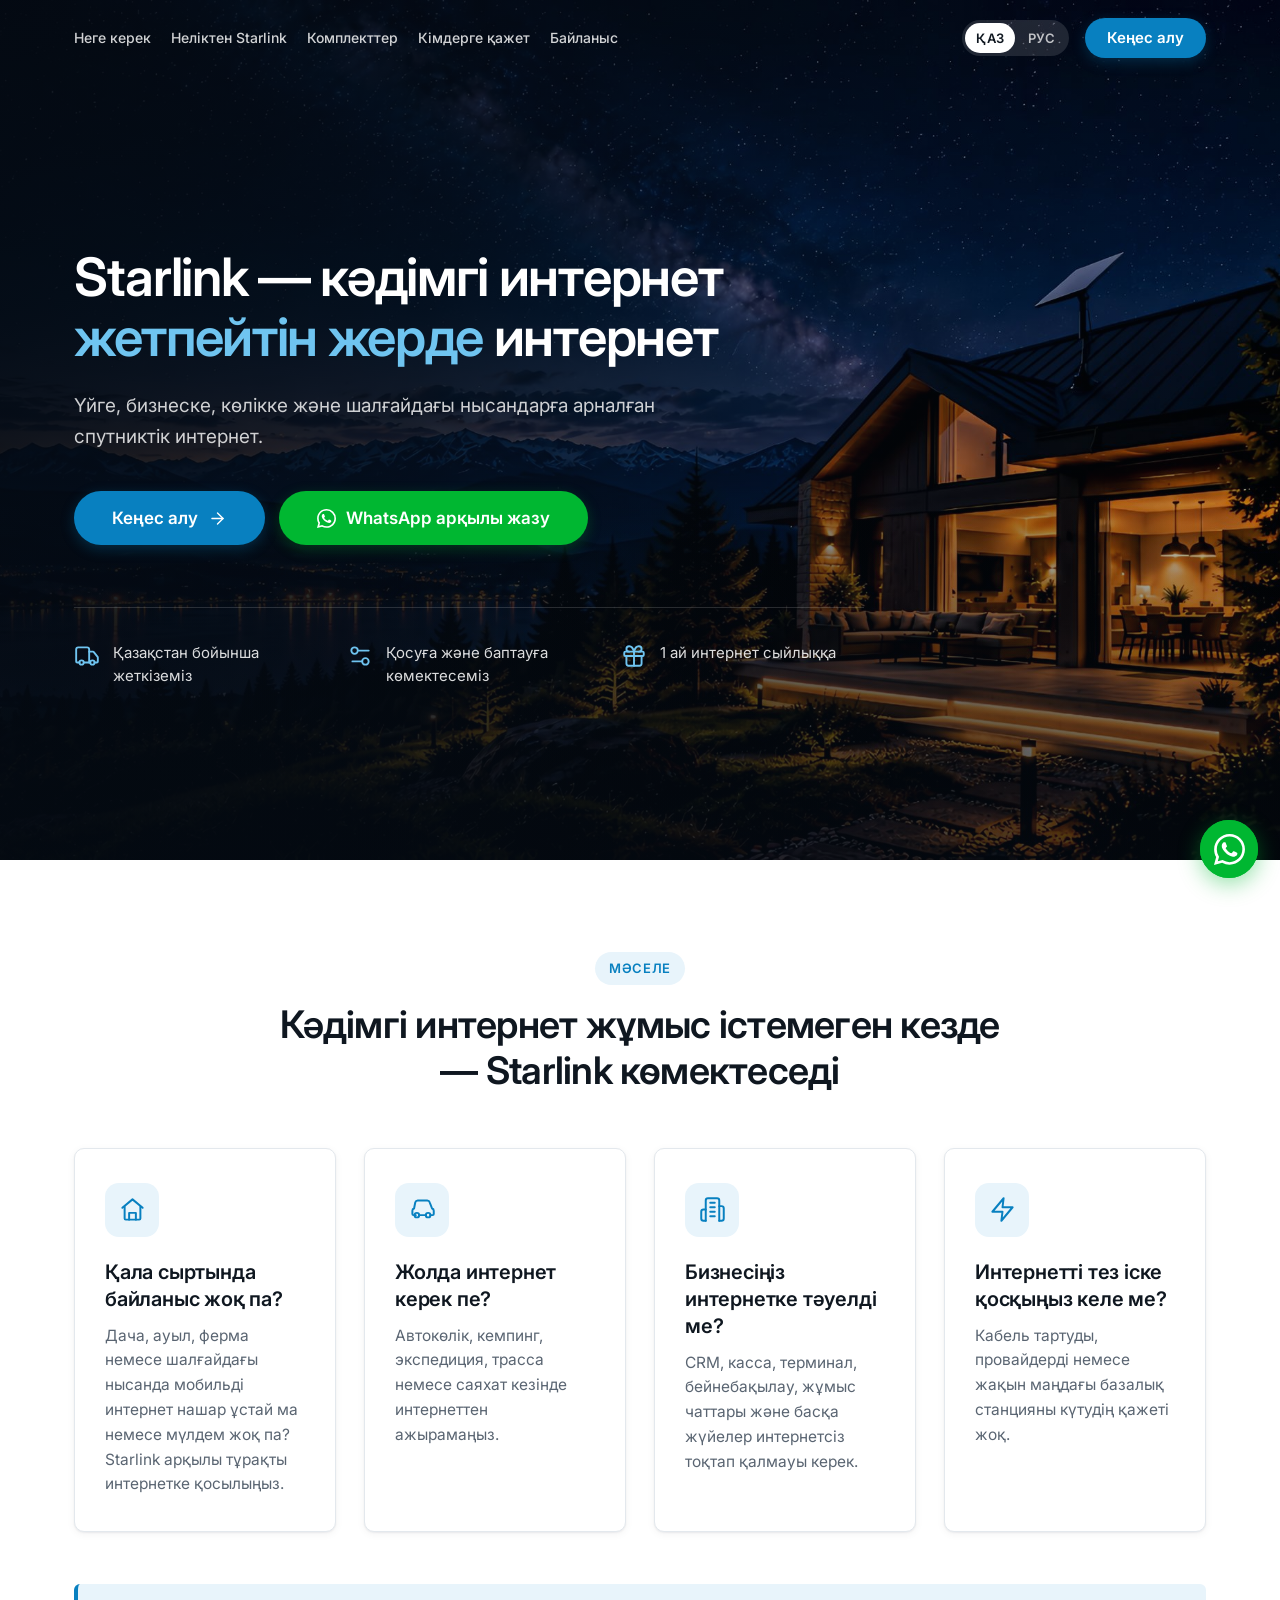
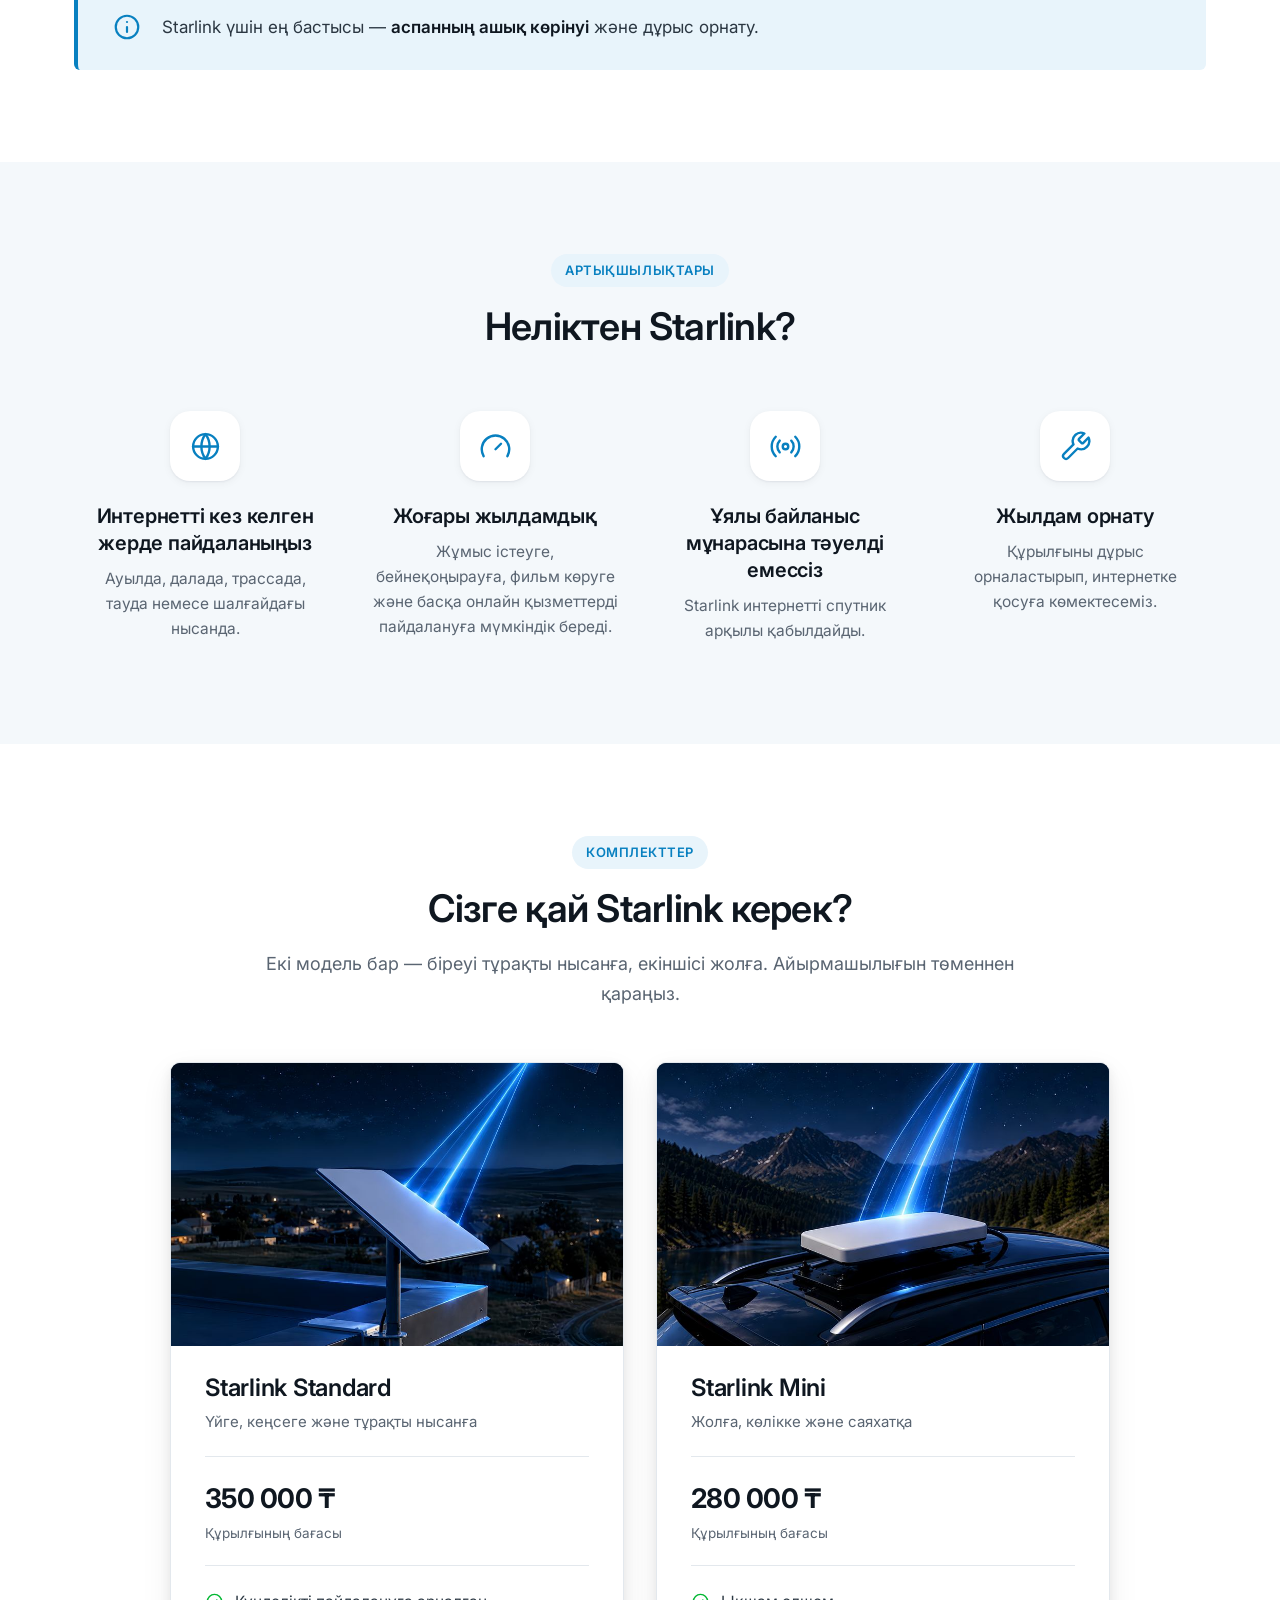
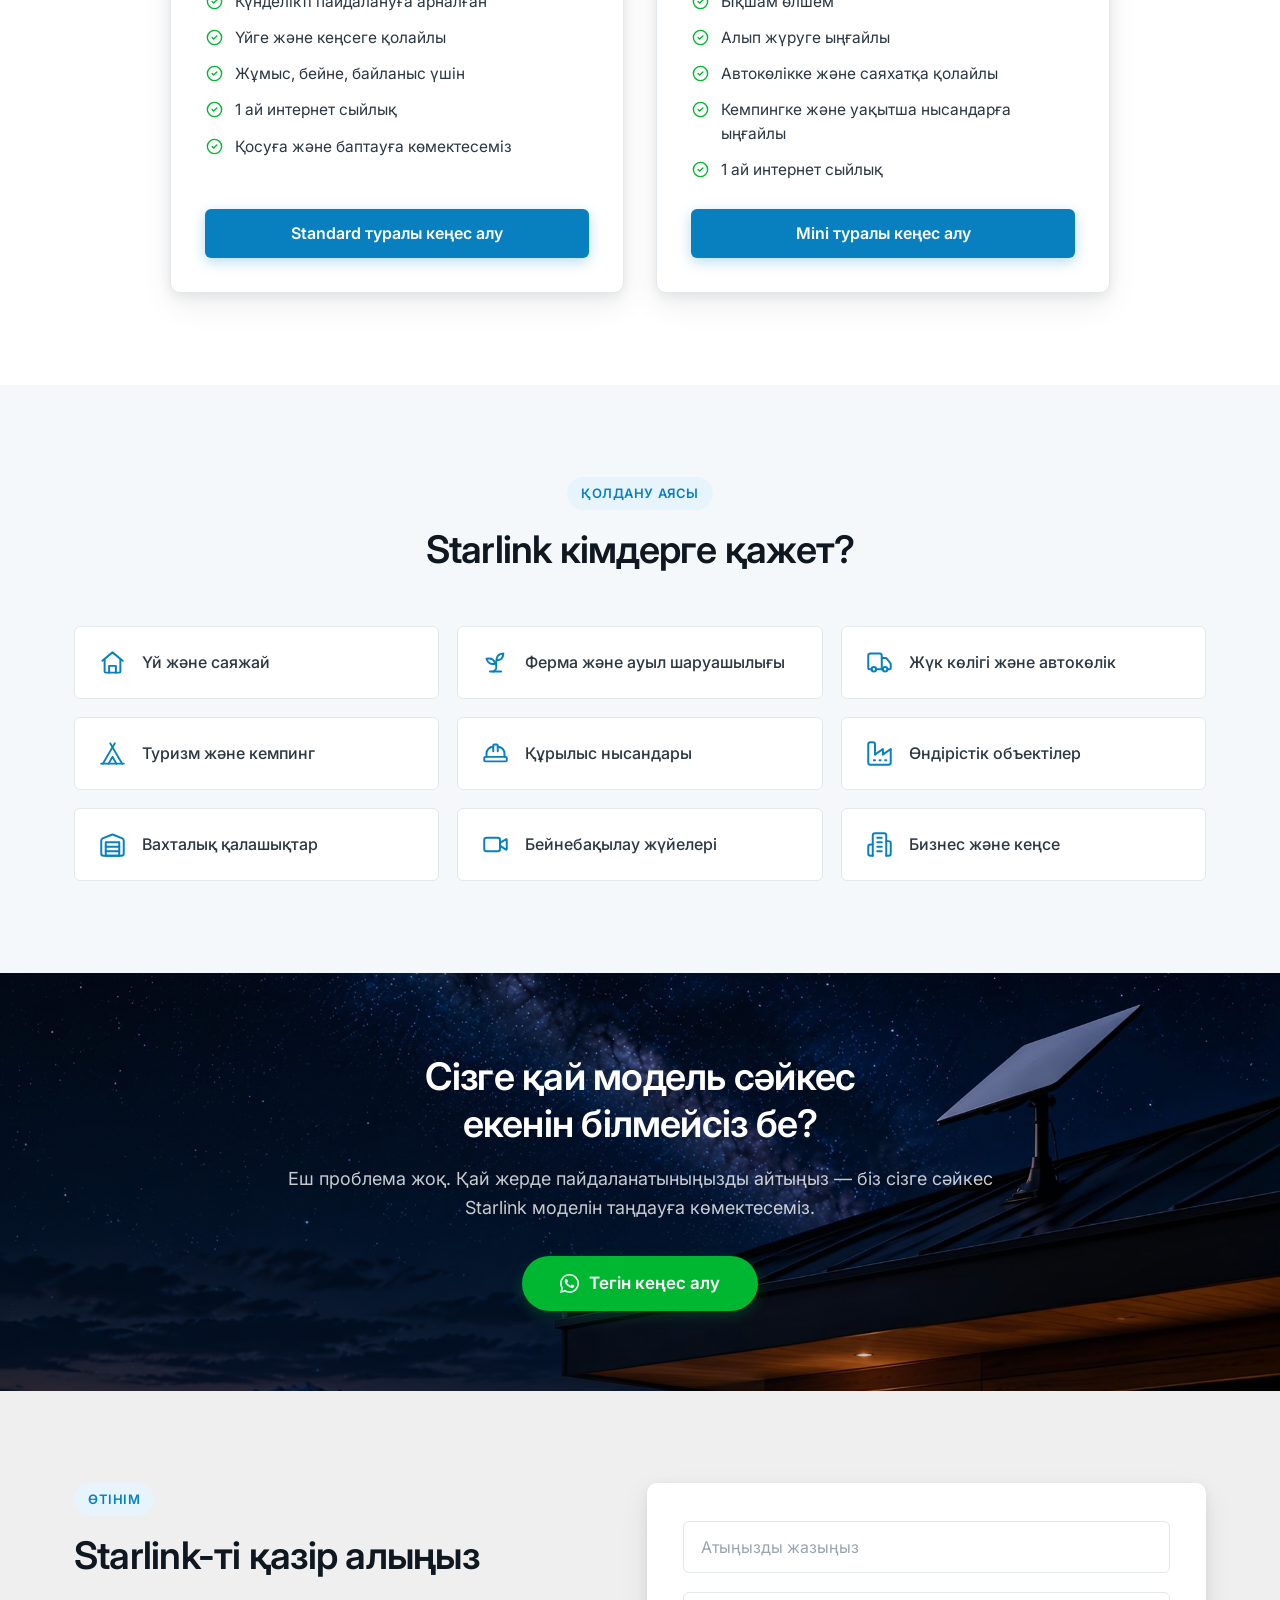
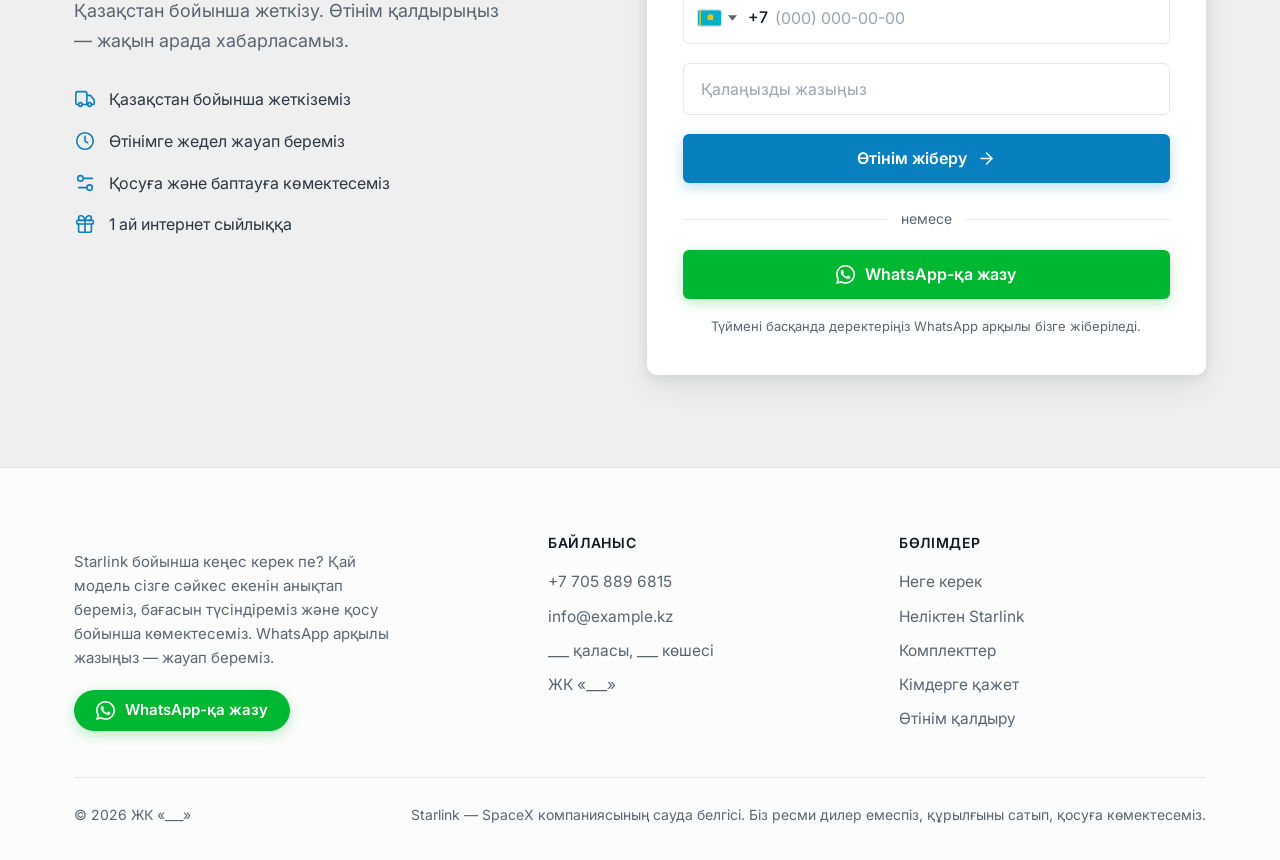
==== commit fa0e27f9: "Убран логотип STARLINK KZ из шапки и подвала Логотип временный, клиент поставит свой. В HTML на его " ====
--- a/index.html
+++ b/index.html
@@ -88,10 +88,9 @@
 <!-- ================================ Шапка ================================ -->
 <header class="hdr">
   <div class="wrap hdr__in">
-    <a class="logo" href="index.html">
-      <svg class="ico" width="31" height="31"><use href="#i-dish"/></svg>
-      <span><b>STARLINK KZ</b><span>Спутниктік интернет</span></span>
-    </a>
+    <!-- МЕСТО ПОД ЛОГОТИП. Когда будет свой, вставьте сюда:
+         <a class="logo" href="index.html"><img src="assets/img/logo.svg" alt="Название компании" height="34"></a>
+         Стили .logo уже готовы в style.css -->
 
     <nav class="nav" id="nav">
       <a href="#problems">Неге керек</a>
@@ -411,10 +410,9 @@
     <div class="foot__grid">
 
       <div class="foot__brand">
-        <a class="logo" href="index.html">
-          <svg class="ico" width="31" height="31"><use href="#i-dish"/></svg>
-          <span><b>STARLINK KZ</b><span>Спутниктік интернет</span></span>
-        </a>
+        <!-- МЕСТО ПОД ЛОГОТИП. Когда будет свой, вставьте сюда:
+         <a class="logo" href="index.html"><img src="assets/img/logo.svg" alt="Название компании" height="34"></a>
+         Стили .logo уже готовы в style.css -->
         <p class="foot__about">
           Starlink бойынша кеңес керек пе? Қай модель сізге сәйкес екенін анықтап береміз,
           бағасын түсіндіреміз және қосу бойынша көмектесеміз. WhatsApp арқылы жазыңыз — жауап береміз.
--- a/assets/css/style.css
+++ b/assets/css/style.css
@@ -128,7 +128,10 @@
   letter-spacing:.09em; text-transform:uppercase; opacity:.62;
 }
 
-.nav{ display:flex; align-items:center; gap:30px; margin-left:auto; }
+/* Логотипа в шапке пока нет, поэтому меню начинается слева,
+   а язык с кнопкой прижаты вправо (margin-left:auto у .hdr__side).
+   Когда логотип появится — меню само отойдёт правее. */
+.nav{ display:flex; align-items:center; gap:30px; }
 .nav a{
   color:rgba(255,255,255,.82); font-size:15px; font-weight:500;
   white-space:nowrap; /* иначе русские подписи ломаются на две строки */
@@ -136,7 +139,7 @@
 }
 .nav a:hover{ color:#fff; }
 
-.hdr__side{ display:flex; align-items:center; gap:16px; flex:none; }
+.hdr__side{ display:flex; align-items:center; gap:16px; flex:none; margin-left:auto; }
 
 .lang{ display:flex; align-items:center; gap:2px; padding:3px; background:rgba(255,255,255,.12); border-radius:var(--r-pill); }
 .lang a{
@@ -485,7 +488,9 @@
   /* в строке шапки остаются логотип, переключатель языка и бургер —
      ужимаем отступы, чтобы всё поместилось на узких экранах */
   .hdr__in{ gap:12px; }
-  .hdr__side{ margin-left:auto; }
+  /* логотипа нет: переключатель языка уходит влево, бургер остаётся справа —
+     иначе оба прижались бы к правому краю, а слева зияла бы пустота */
+  .hdr__side{ margin-left:0; margin-right:auto; }
   .hdr__side .btn{ display:none; }
   .burger{ display:block; order:3; flex:none; margin-right:-10px; }
   .hdr:not(.is-stuck){ background:rgba(8,19,31,.82); backdrop-filter:blur(10px); }
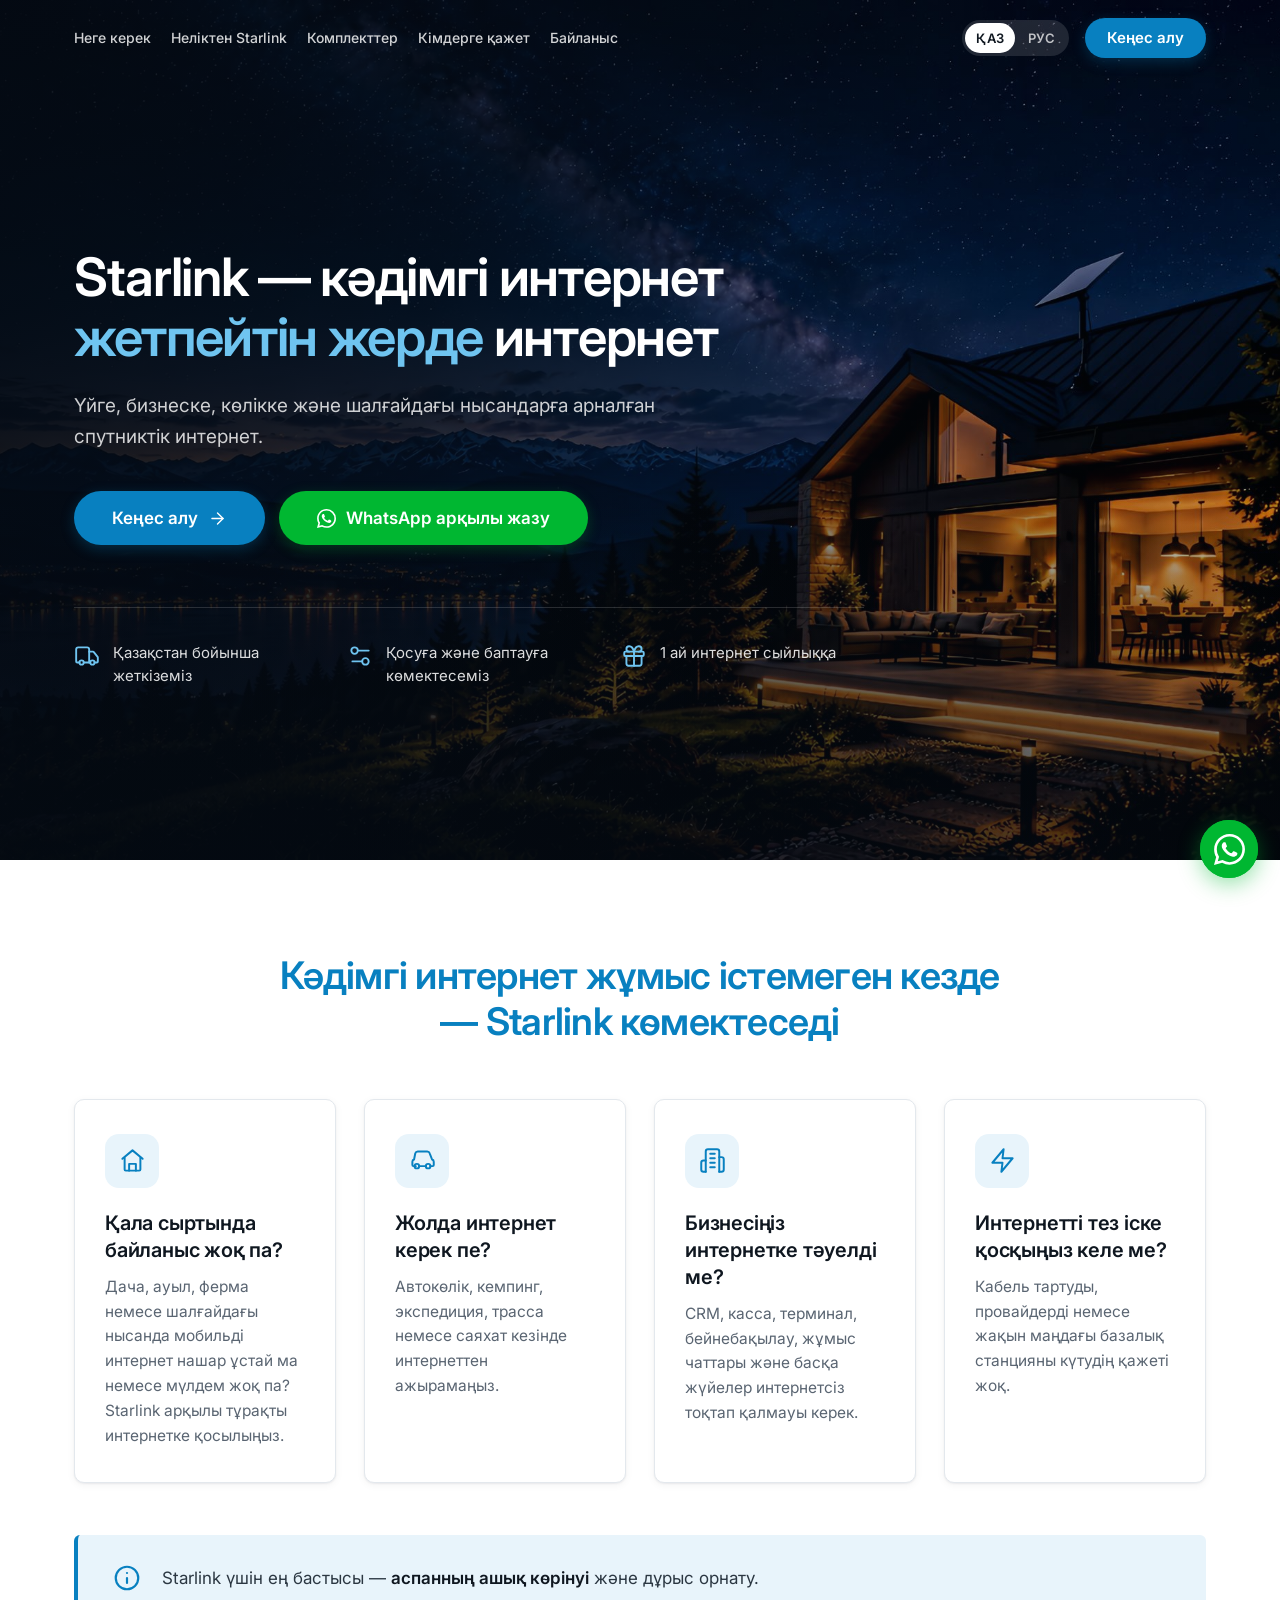
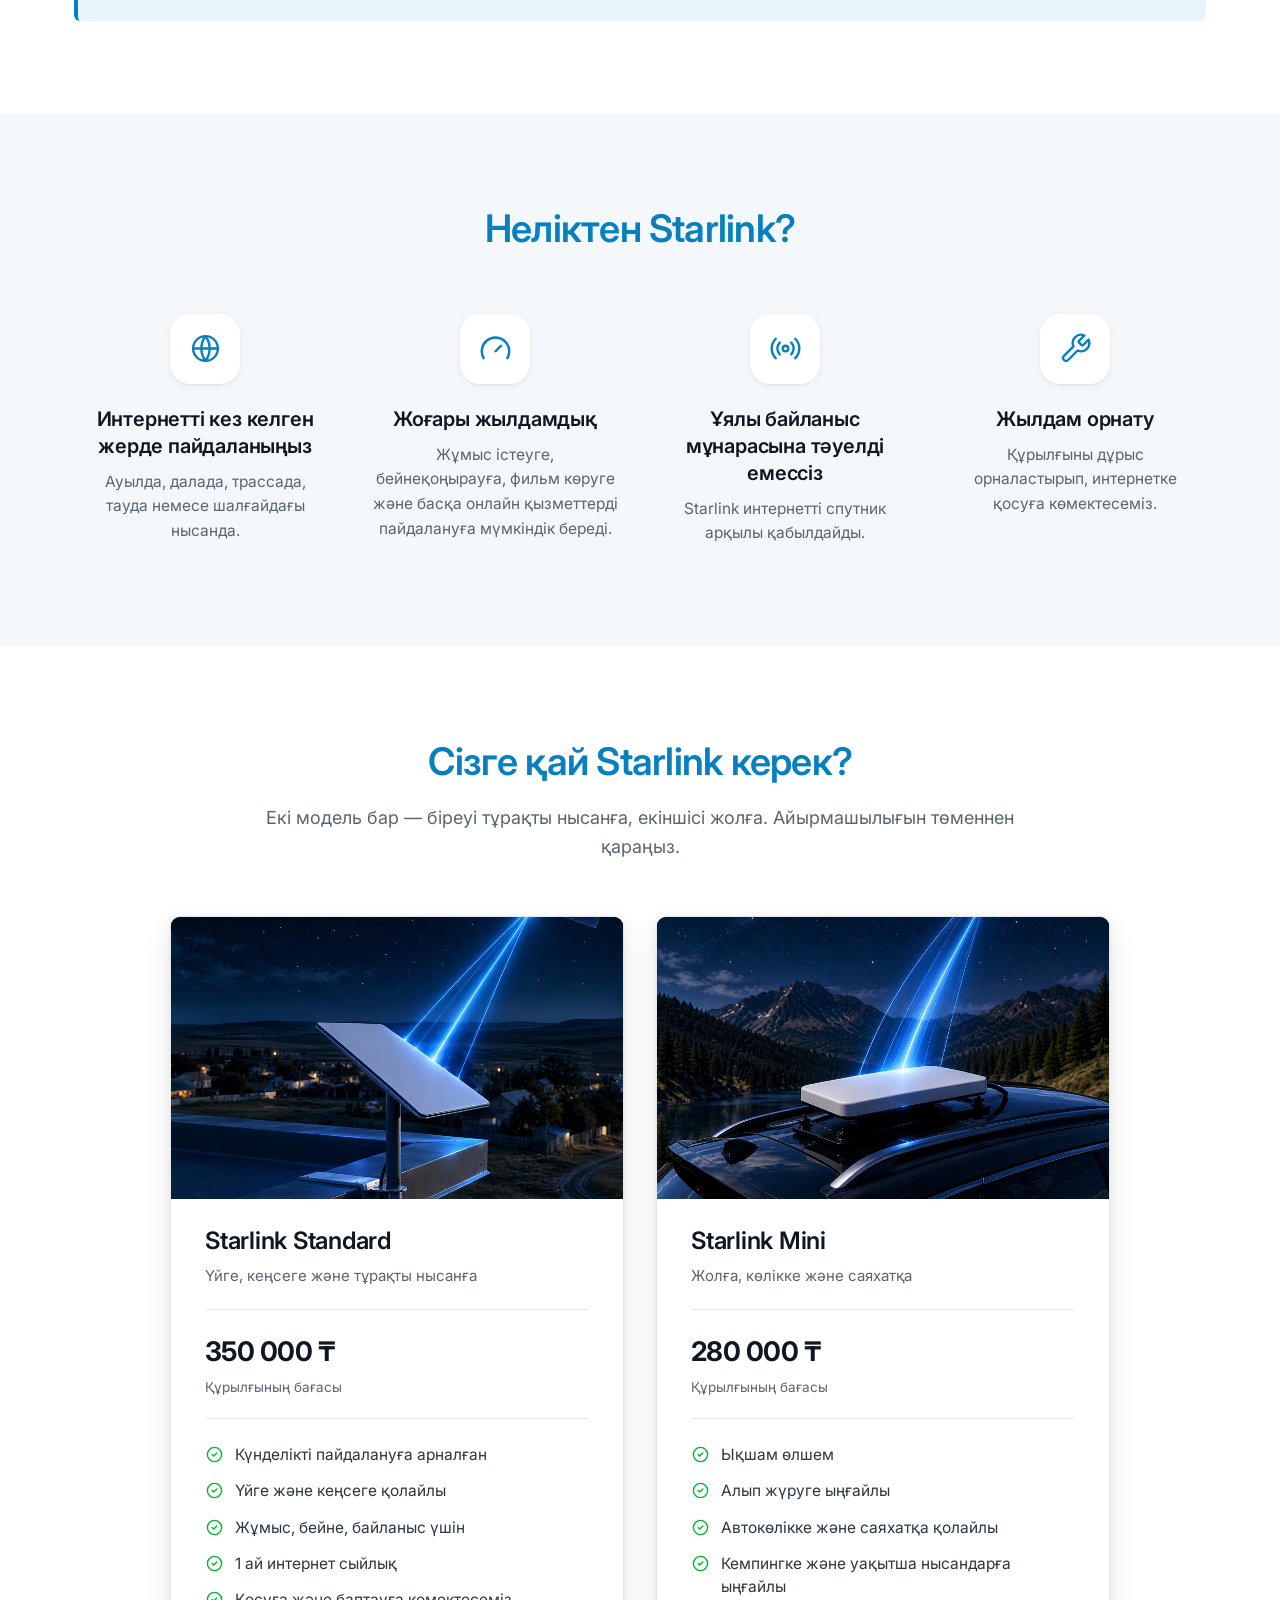
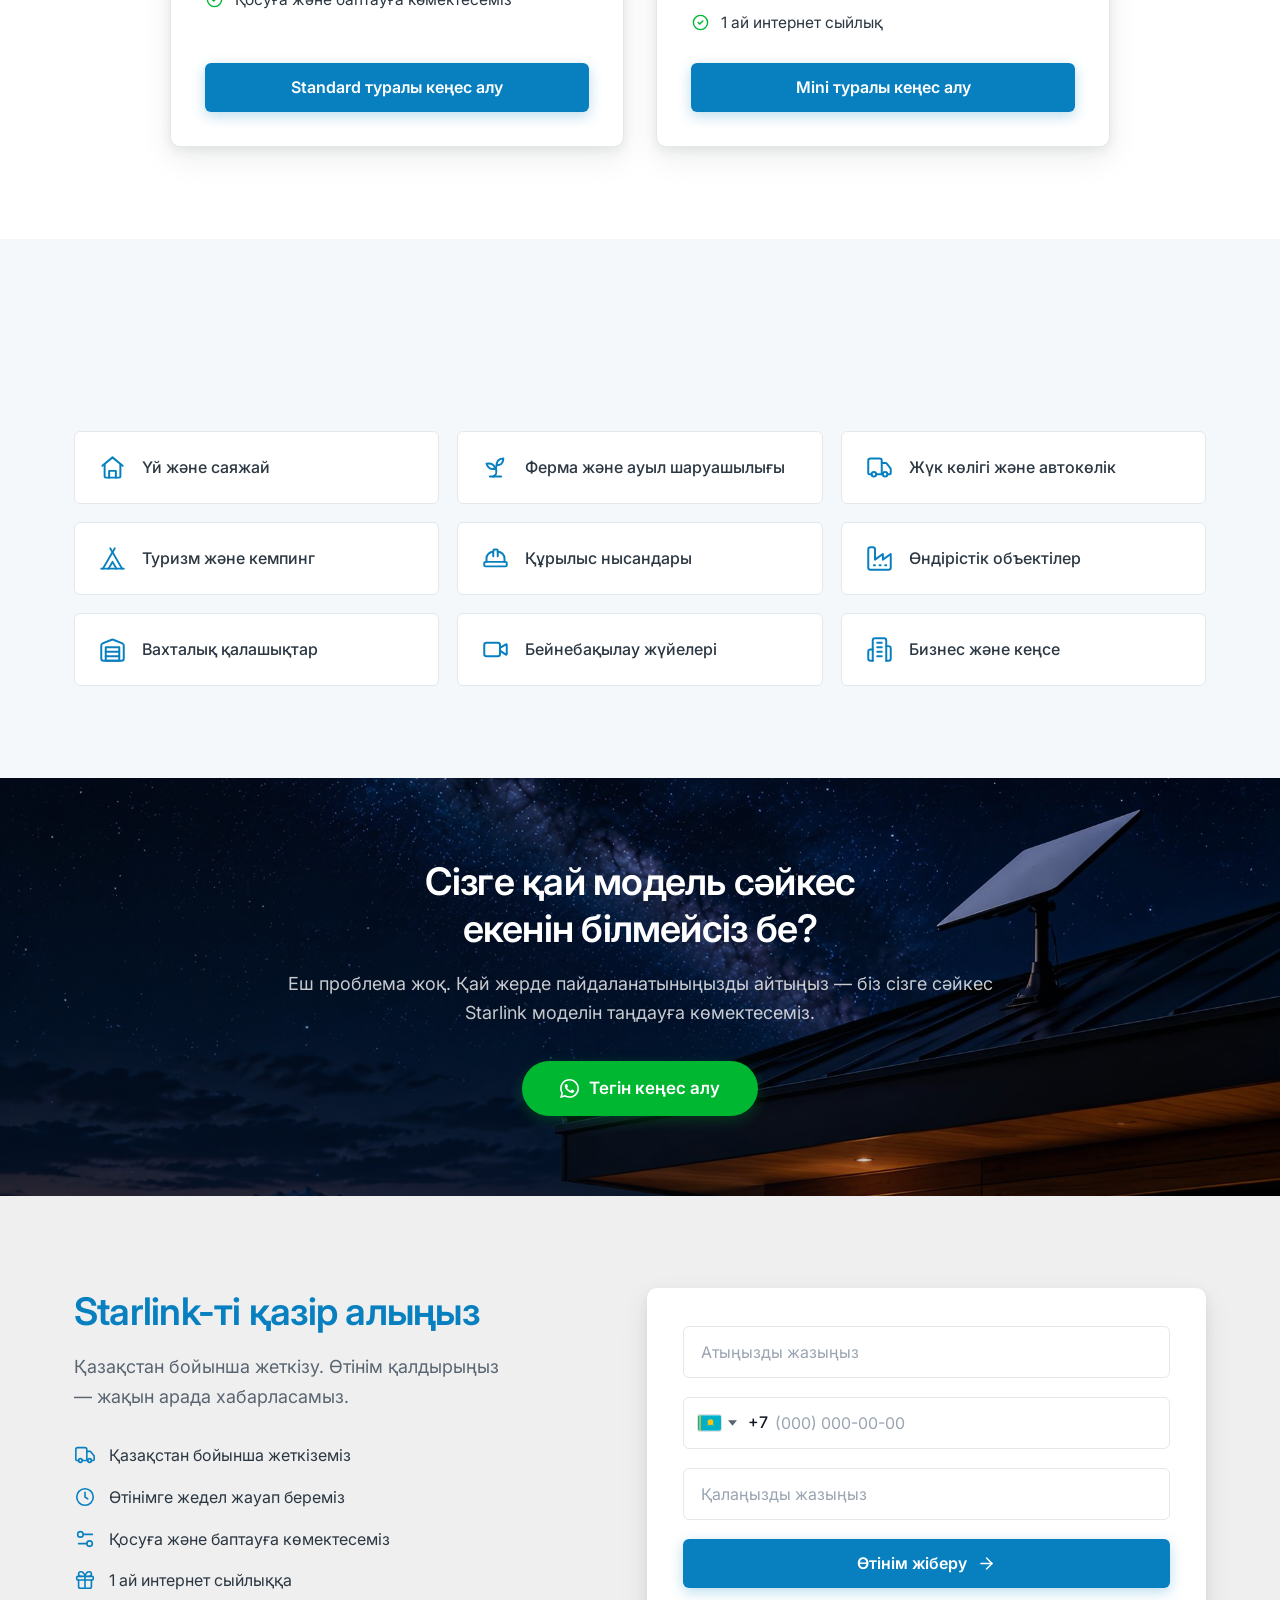
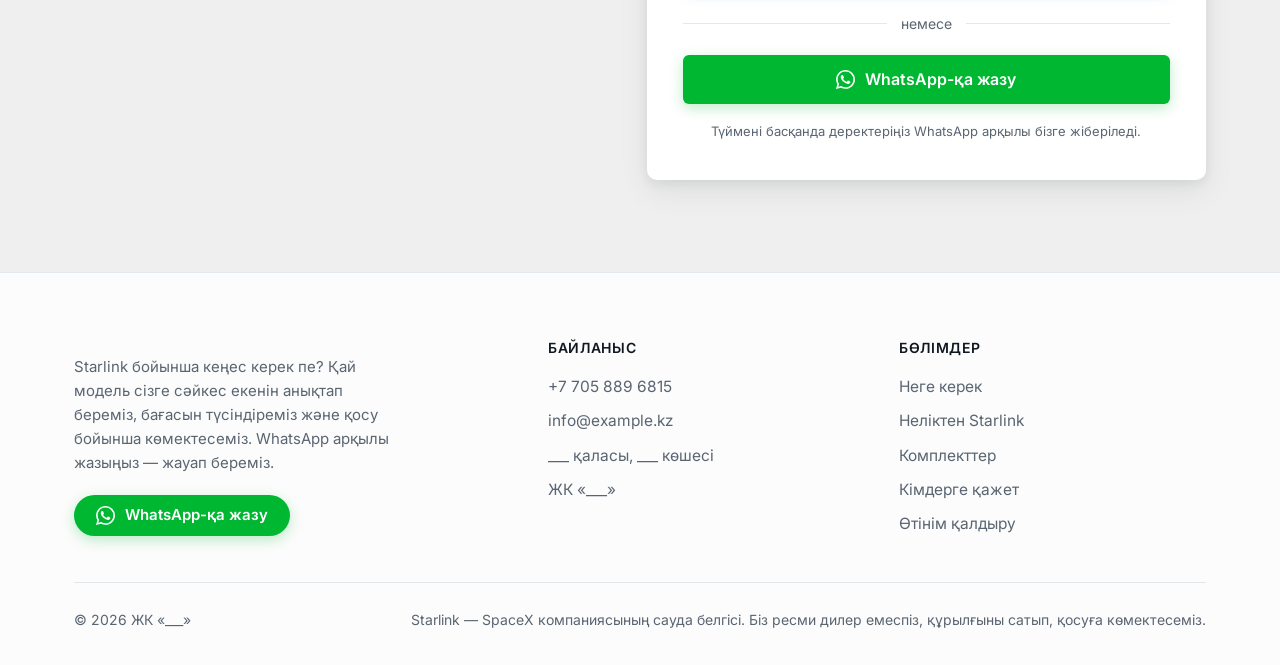
==== commit 0f685f4a: "Убраны плашки над заголовками, заголовки секций стали синими Удалены все пять плашек (.eyebrow): Мәс" ====
--- a/index.html
+++ b/index.html
@@ -156,7 +156,6 @@
 <section class="section" id="problems">
   <div class="wrap">
     <div class="head rv">
-      <span class="eyebrow">Мәселе</span>
       <h2>Кәдімгі интернет жұмыс істемеген кезде — Starlink көмектеседі</h2>
     </div>
 
@@ -197,7 +196,6 @@
 <section class="section section--tint" id="why">
   <div class="wrap">
     <div class="head rv">
-      <span class="eyebrow">Артықшылықтары</span>
       <h2>Неліктен Starlink?</h2>
     </div>
 
@@ -233,7 +231,6 @@
 <section class="section" id="plans">
   <div class="wrap">
     <div class="head rv">
-      <span class="eyebrow">Комплекттер</span>
       <h2>Сізге қай Starlink керек?</h2>
       <p class="lead">Екі модель бар — біреуі тұрақты нысанға, екіншісі жолға. Айырмашылығын төменнен қараңыз.</p>
     </div>
@@ -288,7 +285,6 @@
 <section class="section section--tint" id="uses">
   <div class="wrap">
     <div class="head rv">
-      <span class="eyebrow">Қолдану аясы</span>
       <h2>Starlink кімдерге қажет?</h2>
     </div>
 
@@ -326,7 +322,6 @@
     <div class="lead-grid">
 
       <div class="lead-info rv">
-        <span class="eyebrow">Өтінім</span>
         <h2>Starlink-ті қазір алыңыз</h2>
         <p class="lead">Қазақстан бойынша жеткізу. Өтінім қалдырыңыз — жақын арада хабарласамыз.</p>
         <ul>
--- a/assets/css/style.css
+++ b/assets/css/style.css
@@ -79,7 +79,13 @@
   font-size:13px; font-weight:600; letter-spacing:.04em; text-transform:uppercase;
   border-radius:var(--r-pill);
 }
-h2{ font-size:clamp(27px,3.4vw,38px); font-weight:600; line-height:1.22; letter-spacing:-.02em; }
+h2{
+  font-size:clamp(27px,3.4vw,38px); font-weight:600; line-height:1.22;
+  letter-spacing:-.02em; color:var(--blue);
+}
+/* В тёмной полосе-консультации фон фирменно-синий, поэтому заголовок
+   остаётся белым — синий на синем просто пропал бы */
+.cta h2{ color:#fff; }
 h3{ font-size:20px; font-weight:600; line-height:1.35; letter-spacing:-.01em; }
 .lead{ margin-top:18px; font-size:18px; line-height:1.65; color:var(--muted); }
 
@@ -566,6 +572,22 @@
      Порядок: h2 20 > название товара 19 > h3 карточек 17 > текст 15.5 */
   h3{ font-size:17px; }
   .plan h3{ font-size:19px; }
+
+  /* Плашки («МӘСЕЛЕ», «АРТЫҚШЫЛЫҚТАРЫ») и иконки в карточках были рассчитаны
+     на десктопный заголовок в 38px. На мобильном он 20px, и рядом с ним
+     плашка 88x33 и иконка 70x70 выглядели тяжелее самого заголовка.
+     Уменьшаем пропорционально. */
+  .eyebrow{ margin-bottom:10px; padding:4px 11px; font-size:11px; letter-spacing:.05em; }
+  /* Описания в карточках шли вровень с подписями (15.5px против 17px) и
+     перетягивали внимание на себя. Делаем их явно второстепенными —
+     в обеих секциях сразу, «Мәселе» и «Неліктен Starlink?». */
+  .card p,
+  .feat p{ font-size:14px; line-height:1.55; }
+  .card__ico{ width:42px; height:42px; margin-bottom:16px; border-radius:11px; }
+  .card__ico svg{ width:21px; height:21px; }
+  .feat__ico{ width:50px; height:50px; margin-bottom:16px; border-radius:14px; }
+  .feat__ico svg{ width:24px; height:24px; }
+
   .head{ margin-bottom:38px; }
   .grid--4,.grid--3,.uses{ grid-template-columns:1fr; }
   .card{ padding:28px 24px; }
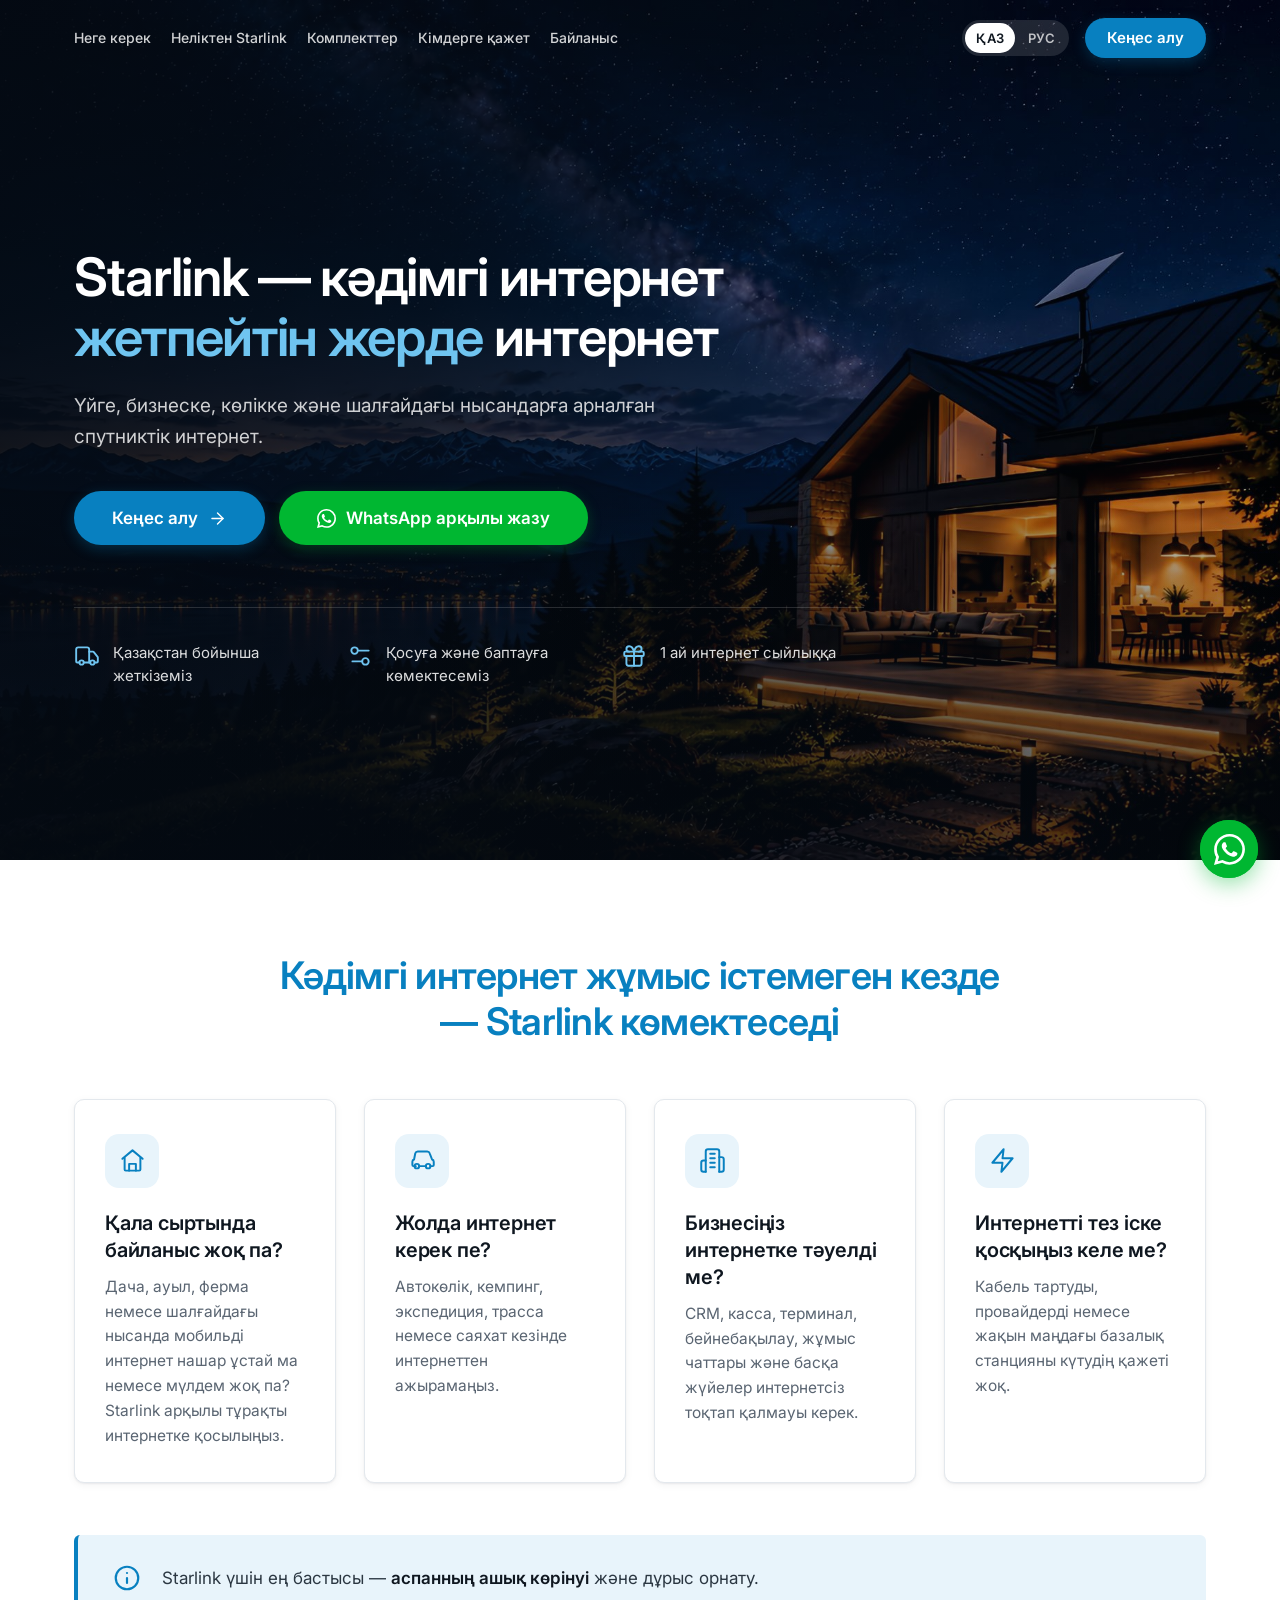
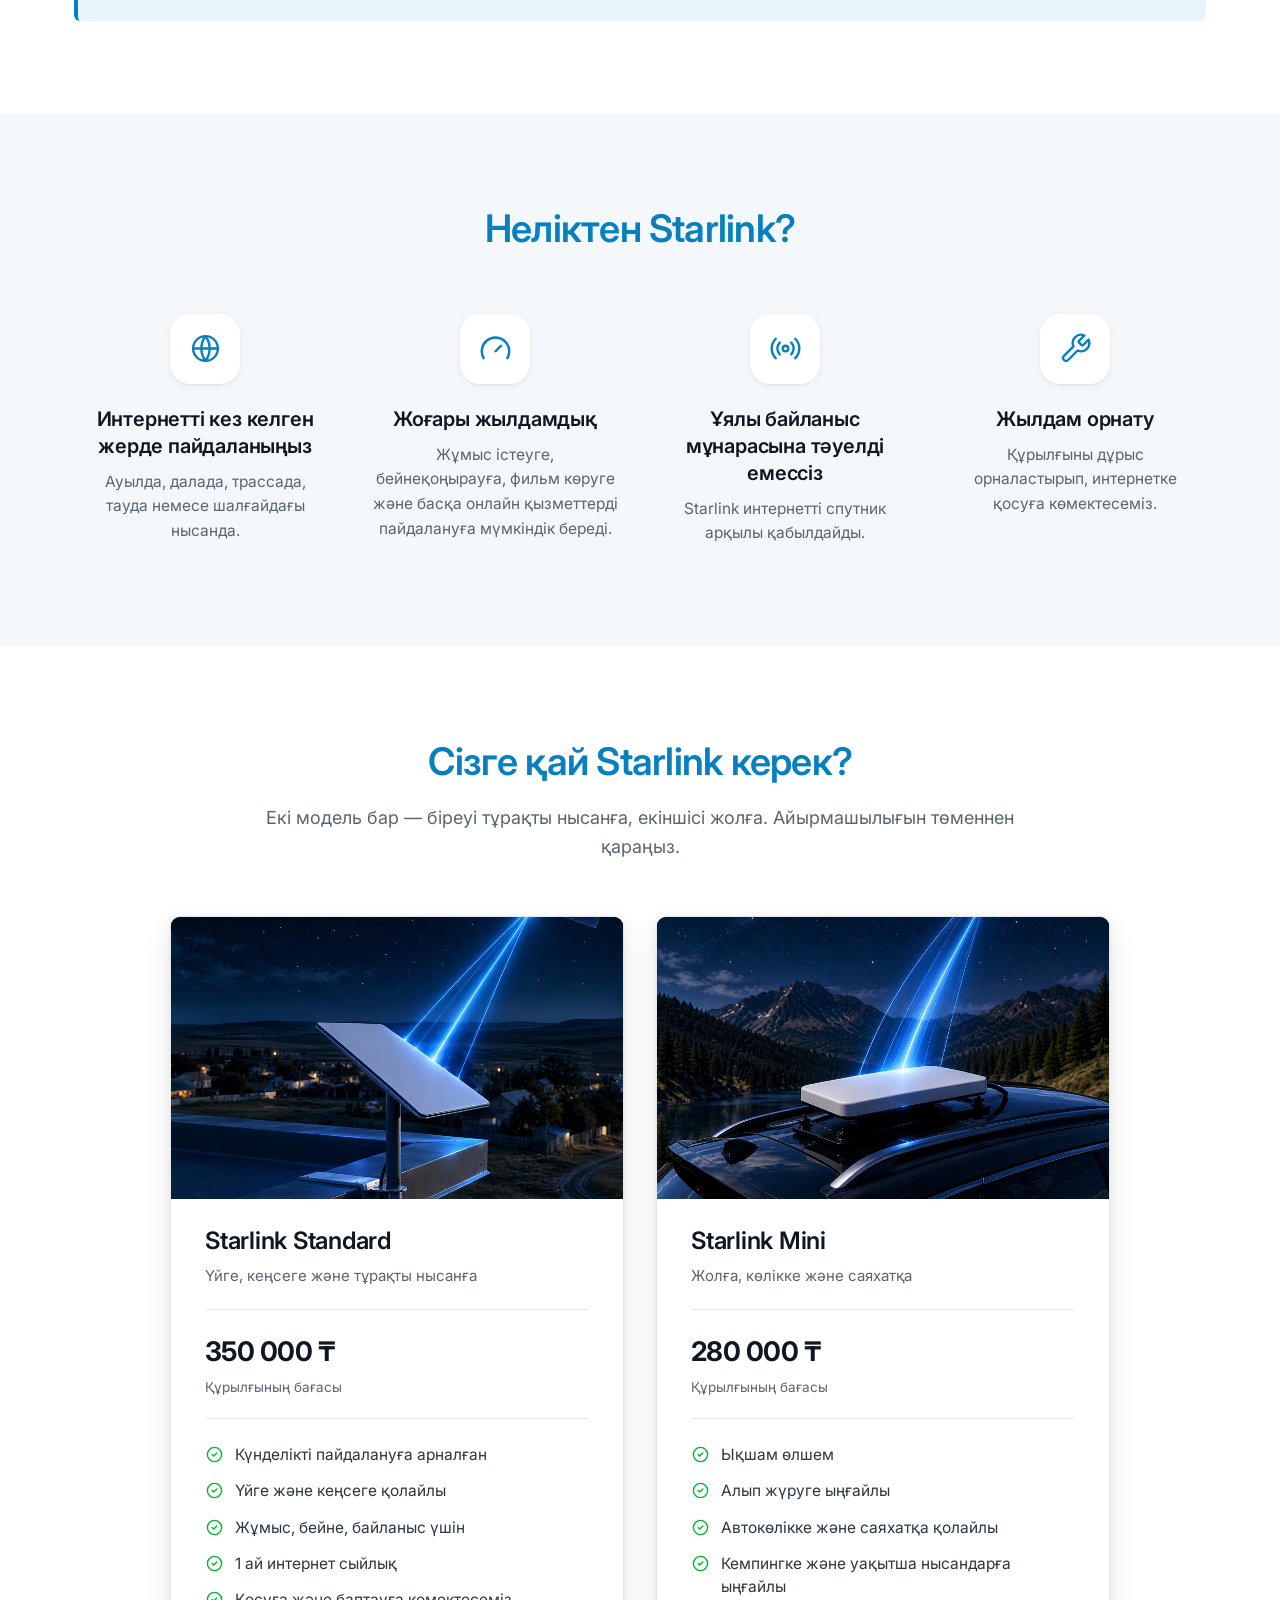
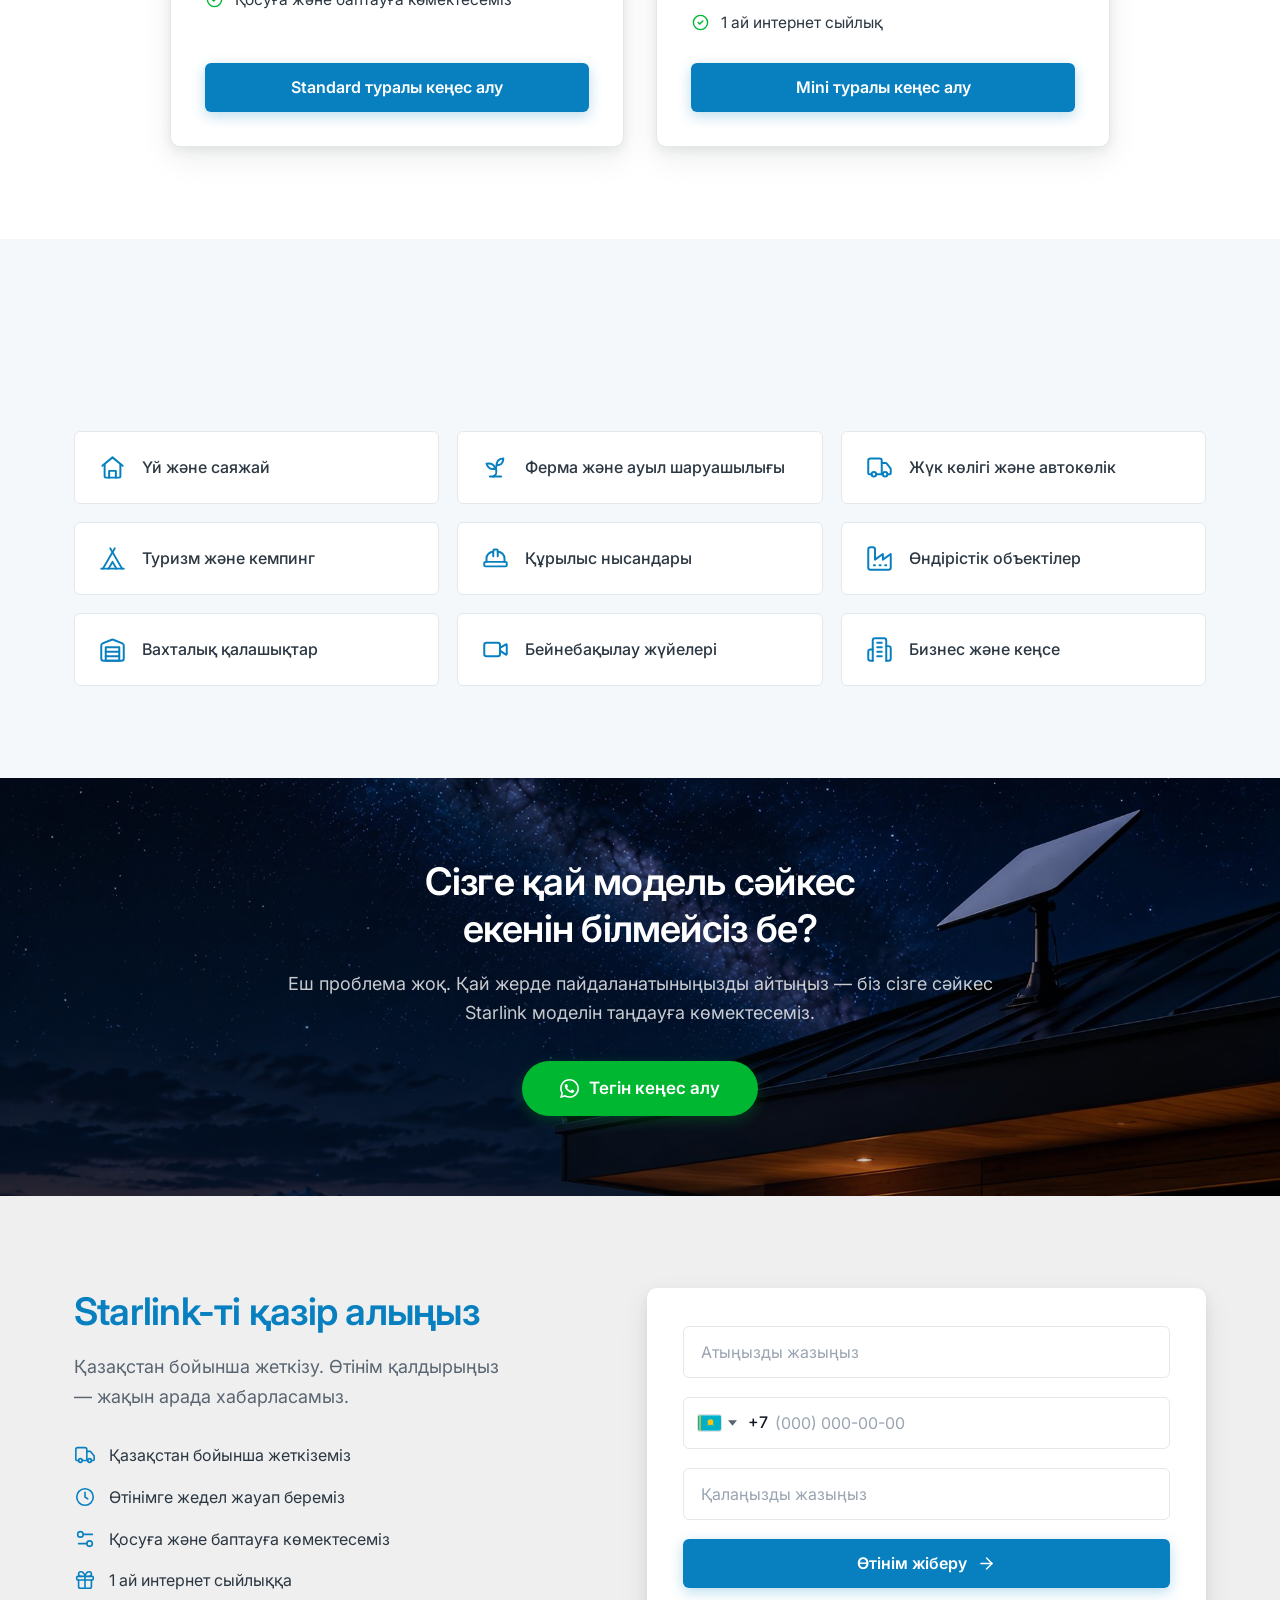
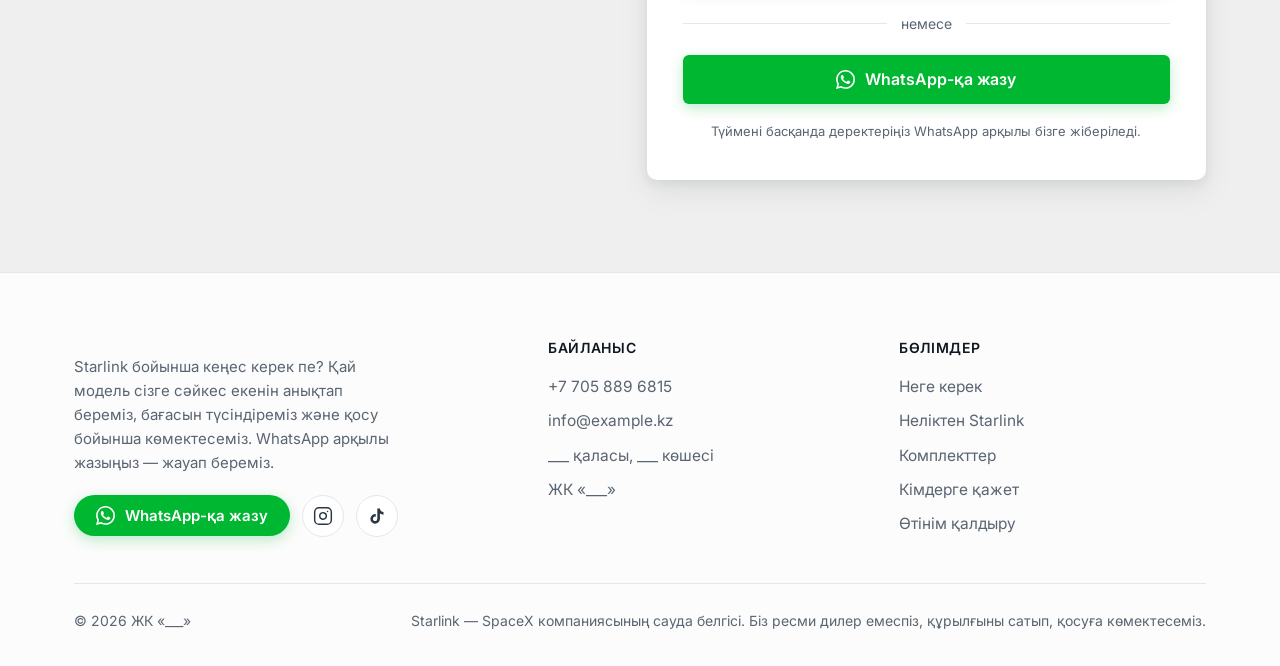
==== commit 24a5298c: "Добавлены ссылки на Instagram и TikTok Иконки в подвале рядом с кнопкой WhatsApp, при наведении зали" ====
--- a/index.html
+++ b/index.html
@@ -82,6 +82,9 @@
   <symbol id="fl-de" viewBox="0 0 24 16"><rect width="24" height="16" fill="#000"/><rect y="5.33" width="24" height="5.34" fill="#dd0000"/><rect y="10.67" width="24" height="5.33" fill="#ffce00"/></symbol>
   <symbol id="fl-us" viewBox="0 0 24 16"><rect width="24" height="16" fill="#fff"/><path d="M0 0h24v1.23H0zM0 2.46h24v1.23H0zM0 4.92h24v1.23H0zM0 7.38h24v1.24H0zM0 9.85h24v1.23H0zM0 12.31h24v1.23H0zM0 14.77h24v1.23H0z" fill="#b22234"/><rect width="10" height="8.62" fill="#3c3b6e"/></symbol>
   <symbol id="i-caret" viewBox="0 0 10 6"><path d="M0 0h10L5 6z" fill="currentColor" stroke="none"/></symbol>
+  <!-- Соцсети -->
+  <symbol id="i-instagram" viewBox="0 0 24 24"><rect x="2" y="2" width="20" height="20" rx="5.2"/><path d="M16 11.37A4 4 0 1 1 12.63 8 4 4 0 0 1 16 11.37z"/><path d="M17.5 6.5h.01"/></symbol>
+  <symbol id="i-tiktok" viewBox="0 0 24 24"><path d="M16.58 5.8A4.3 4.3 0 0 1 15.5 3h-3.1v12.42a2.6 2.6 0 1 1-1.85-2.49v-3.16a5.72 5.72 0 1 0 4.95 5.66V9.03a7.34 7.34 0 0 0 4.3 1.38V7.3a4.3 4.3 0 0 1-3.22-1.5z"/></symbol>
 </defs></svg>
 
 
@@ -417,6 +420,12 @@
             <svg class="ico ico--fill" width="18" height="18"><use href="#i-wa"/></svg>
             WhatsApp-қа жазу
           </a>
+          <a class="social social--ig" data-social="instagram" href="#" aria-label="Instagram">
+            <svg class="ico"><use href="#i-instagram"/></svg>
+          </a>
+          <a class="social social--tt" data-social="tiktok" href="#" aria-label="TikTok">
+            <svg class="ico ico--fill"><use href="#i-tiktok"/></svg>
+          </a>
         </div>
       </div>
 
--- a/assets/css/style.css
+++ b/assets/css/style.css
@@ -35,7 +35,14 @@
   --gap:         28px;
   --pad-y:       92px;
 
-  --font: 'Inter', -apple-system, BlinkMacSystemFont, 'Segoe UI', Roboto, Arial, sans-serif;
+  /* Calibri — шрифт Microsoft: он есть на Windows, но его нет на iPhone,
+     Android и Mac, и вшить его в сайт нельзя по лицензии. Поэтому цепочка:
+       Calibri — Windows,
+       Carlito — свободный клон Calibri с той же метрикой (Linux),
+       Inter   — подгружается с Google Fonts для всех остальных,
+       дальше  — системные шрифты на крайний случай.
+     Кириллицу и казахские буквы (ә ғ қ ң ө ұ ү һ і) поддерживают все три. */
+  --font: Calibri, Carlito, 'Inter', 'Segoe UI', -apple-system, BlinkMacSystemFont, Roboto, Arial, sans-serif;
 }
 
 /* --- 2. Сброс ---------------------------------------------------------- */
@@ -440,7 +447,20 @@
 .foot ul{ display:grid; gap:11px; }
 .foot li,.foot li a{ font-size:15.5px; line-height:1.5; color:var(--muted); }
 .foot li a:hover{ color:var(--blue); }
-.foot__acts{ display:flex; flex-wrap:wrap; gap:12px; margin-top:20px; }
+.foot__acts{ display:flex; flex-wrap:wrap; align-items:center; gap:12px; margin-top:20px; }
+
+/* Соцсети — круглые иконки рядом с кнопкой WhatsApp.
+   При наведении заливаются фирменным цветом самой сети. */
+.social{
+  display:grid; place-items:center; flex:none; width:42px; height:42px;
+  color:var(--ink-soft); background:#fff;
+  border:1px solid var(--line); border-radius:50%;
+  transition:color .18s ease, background .18s ease, border-color .18s ease, transform .18s ease;
+}
+.social .ico{ width:20px; height:20px; }
+.social:hover{ color:#fff; border-color:transparent; transform:translateY(-2px); }
+.social--ig:hover{ background:linear-gradient(45deg,#f09433,#dc2743 45%,#bc1888); }
+.social--tt:hover{ background:#111; }
 .foot__bot{
   display:flex; flex-wrap:wrap; justify-content:space-between; gap:12px;
   margin-top:46px; padding-top:26px; border-top:1px solid var(--line);
@@ -583,6 +603,12 @@
      в обеих секциях сразу, «Мәселе» и «Неліктен Starlink?». */
   .card p,
   .feat p{ font-size:14px; line-height:1.55; }
+
+  /* Плитки «Кімдерге қажет» на узких экранах (320px) переносились в две строки:
+     из 284px ширины 48px уходило в боковые поля. Ужимаем поля, иконку и зазор —
+     места под текст становится 216px вместо 193px, и всё встаёт в строку. */
+  .use{ padding:18px 16px; gap:10px; font-size:15px; }
+  .use svg{ width:24px; height:24px; }
   .card__ico{ width:42px; height:42px; margin-bottom:16px; border-radius:11px; }
   .card__ico svg{ width:21px; height:21px; }
   .feat__ico{ width:50px; height:50px; margin-bottom:16px; border-radius:14px; }
@@ -603,7 +629,11 @@
 
   .note{ flex-direction:column; align-items:flex-start; gap:14px; padding:24px; }
   .form{ padding:28px 22px; }
-  .foot__grid{ grid-template-columns:1fr; gap:32px; }
+  /* «Байланыс» и «Бөлімдер» держим в два столбца рядом — списки там короткие,
+     в одну колонку подвал растягивался вниз без нужды.
+     Блок с описанием и кнопкой WhatsApp остаётся во всю ширину
+     (grid-column:1/-1 задан выше, в правиле для 900px). */
+  .foot__grid{ grid-template-columns:1fr 1fr; gap:30px 20px; }
   .foot__bot{ flex-direction:column; }
   .wa-fab{ right:16px; bottom:16px; width:54px; height:54px; }
   /* Кнопки на всю ширину. У .btn стоит white-space:nowrap, и длинная подпись
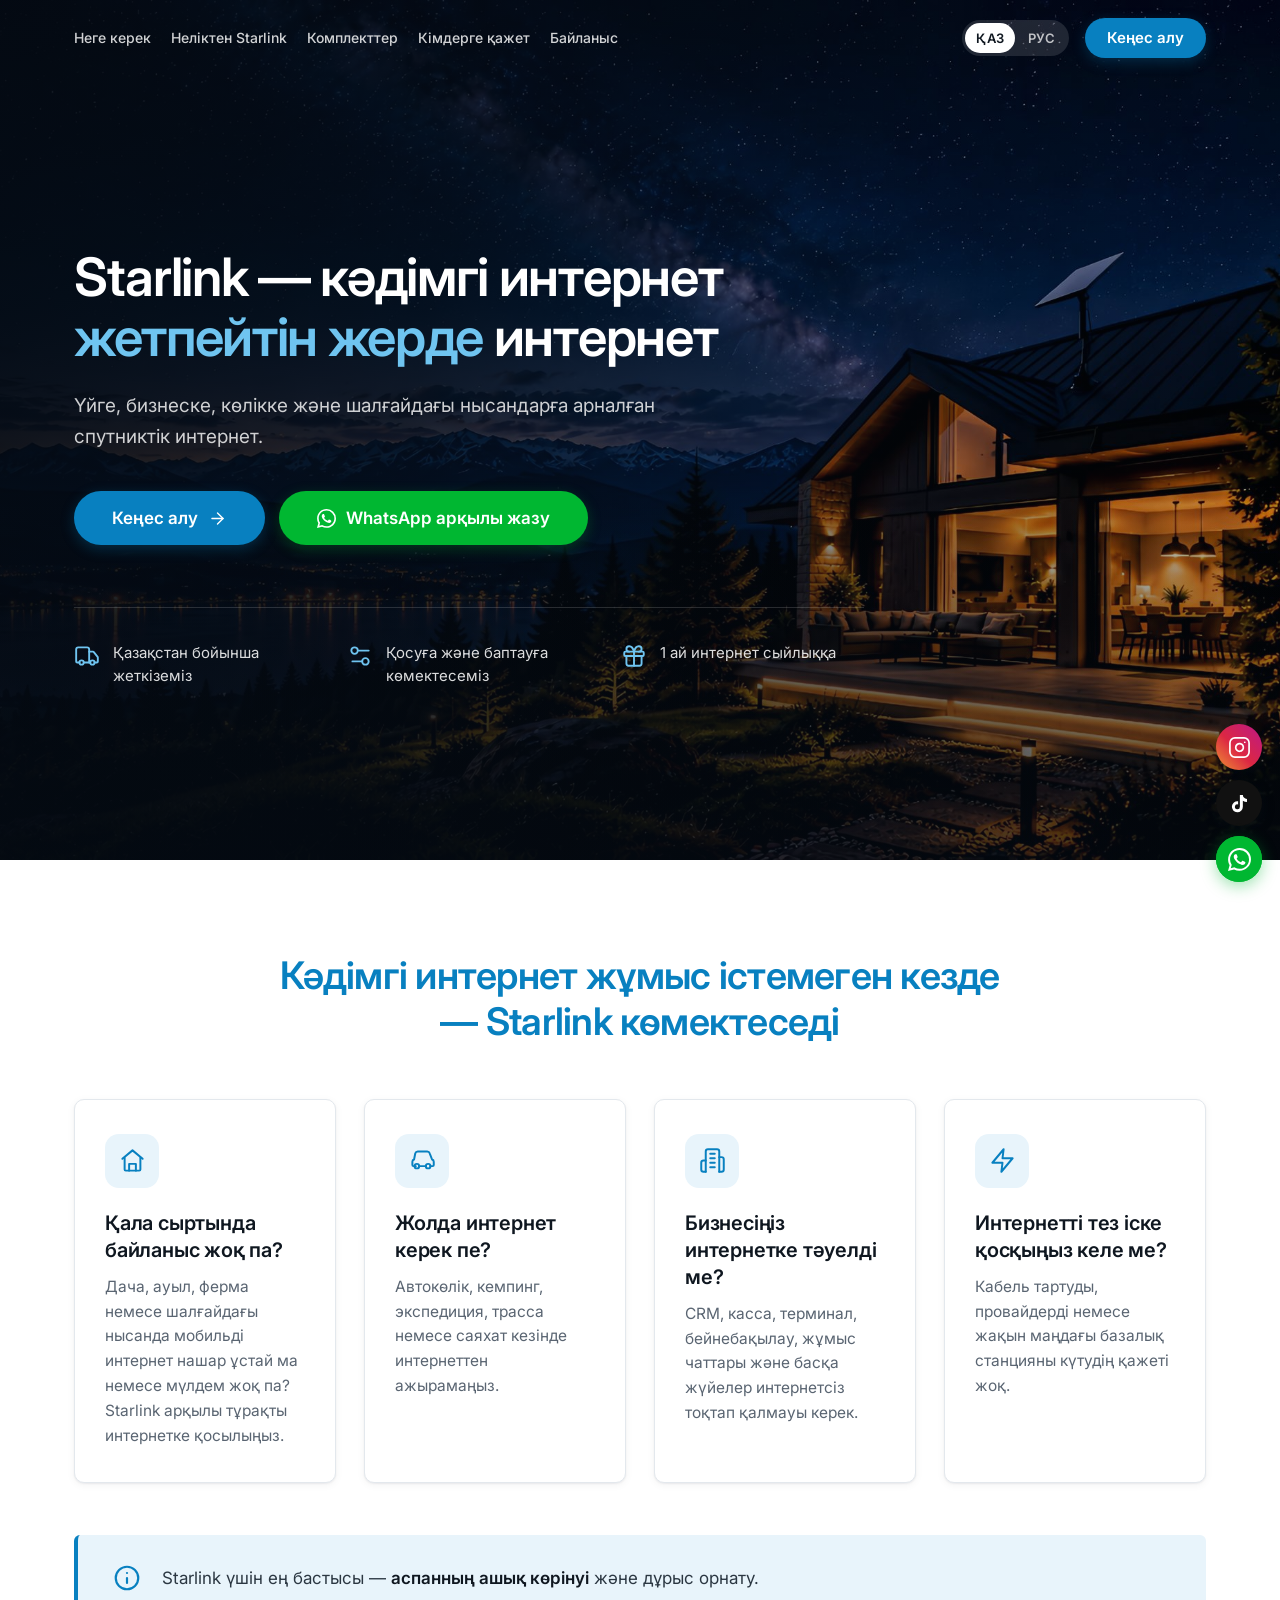
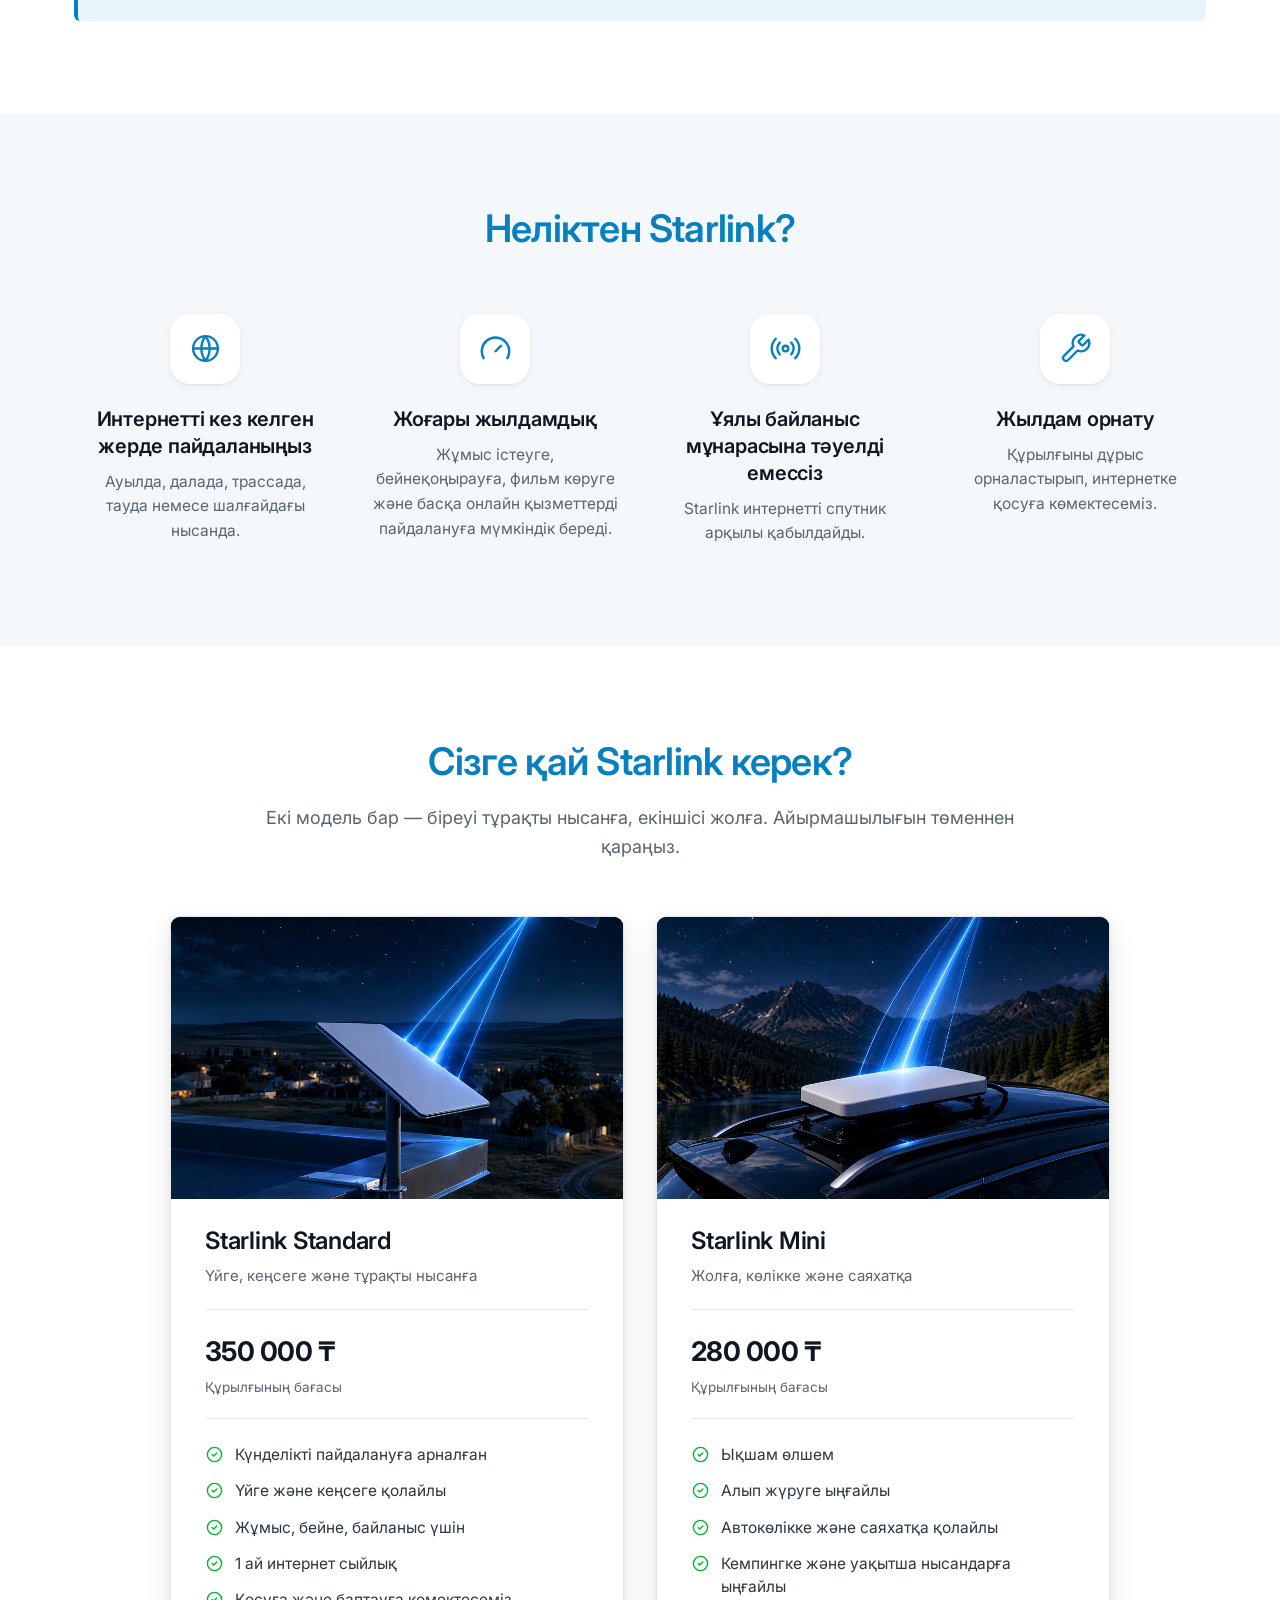
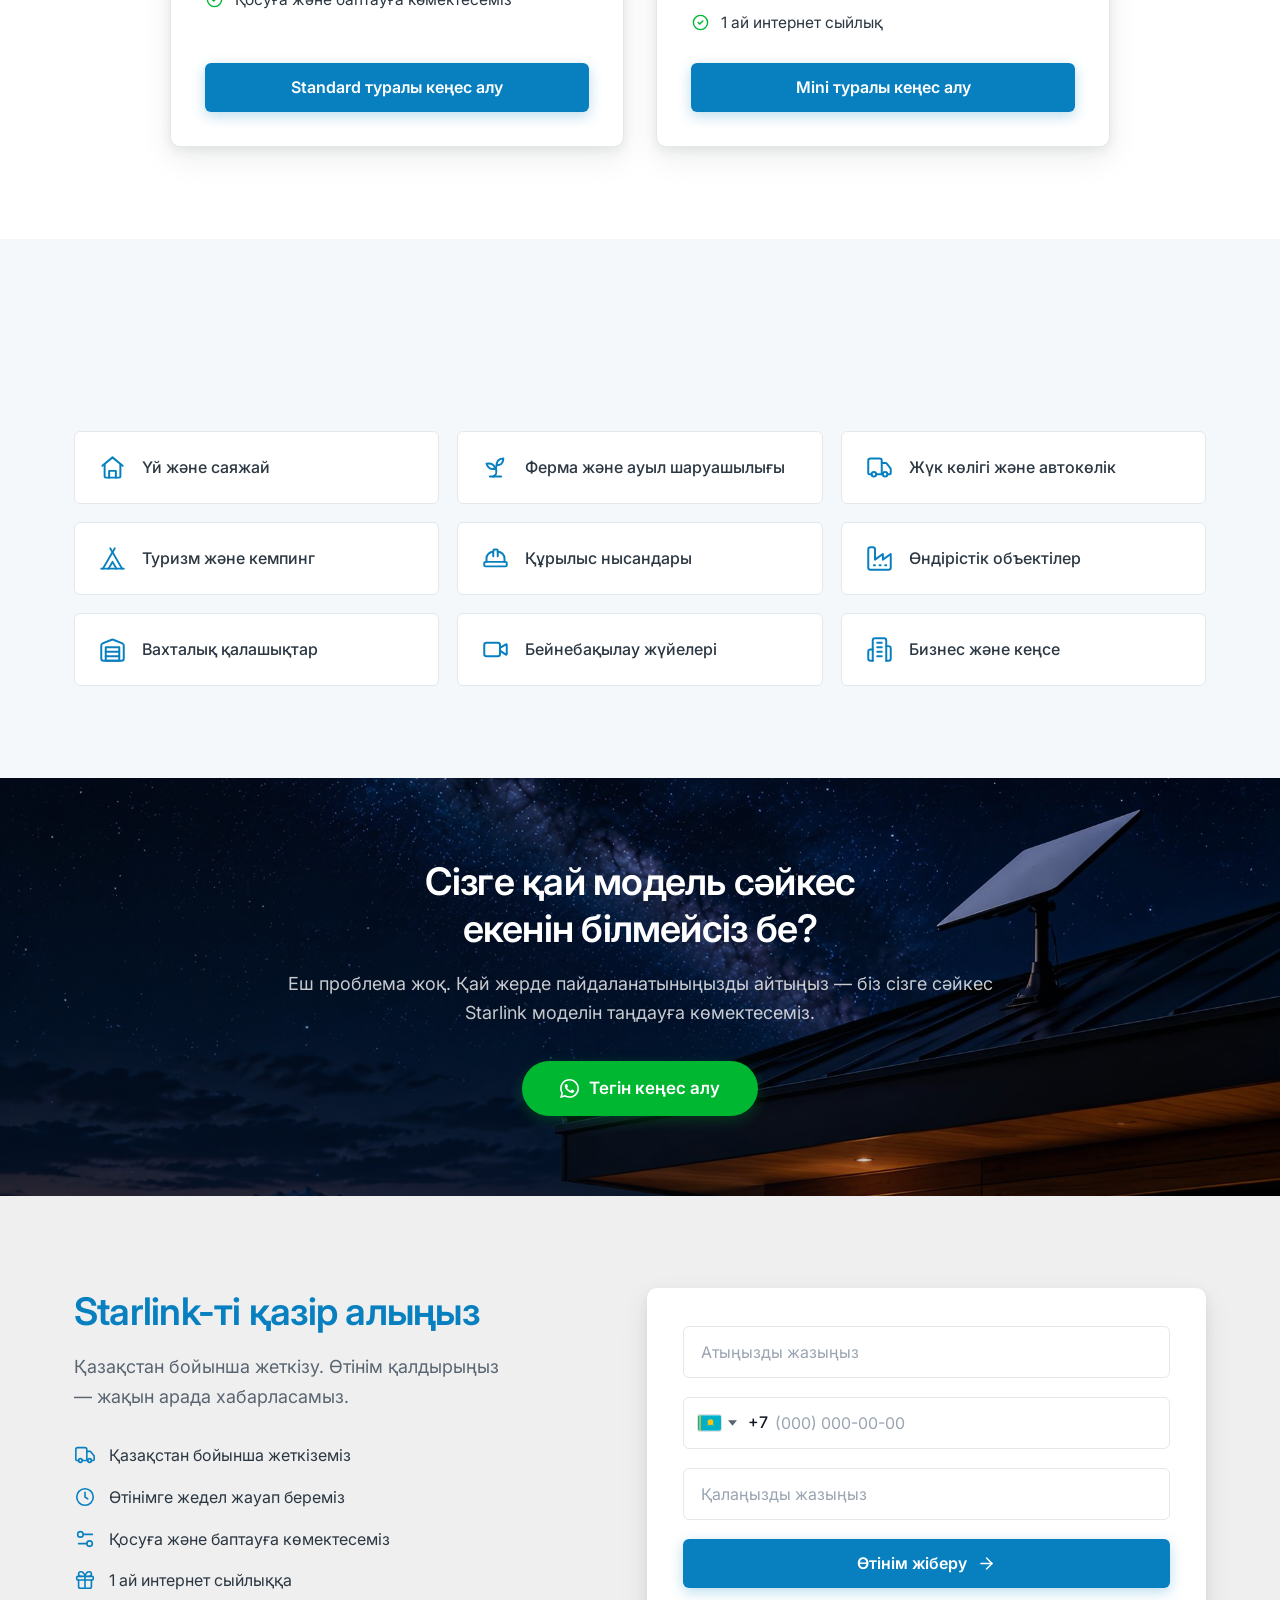
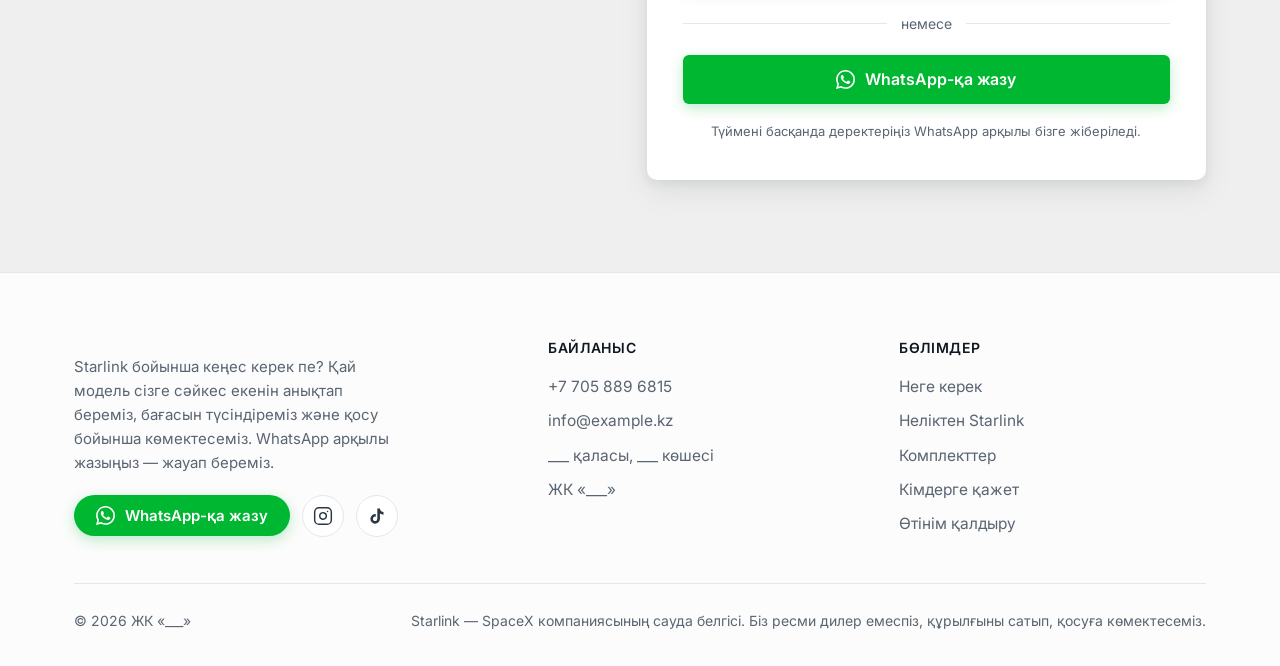
==== commit cf1901e5: "Плавающая кнопка заменена стопкой из трёх, размер уменьшен Было: одна кнопка WhatsApp 58px на дескто" ====
--- a/index.html
+++ b/index.html
@@ -459,9 +459,18 @@
   </div>
 </footer>
 
-<a class="wa-fab" href="#" data-wa="general" aria-label="WhatsApp арқылы жазу">
-  <svg class="ico ico--fill" width="31" height="31"><use href="#i-wa"/></svg>
-</a>
+<!-- Плавающие кнопки связи. WhatsApp внизу — до него удобнее дотянуться большим пальцем -->
+<div class="fab">
+  <a class="fab__btn fab__btn--ig" data-social="instagram" href="#" aria-label="Instagram">
+    <svg class="ico"><use href="#i-instagram"/></svg>
+  </a>
+  <a class="fab__btn fab__btn--tt" data-social="tiktok" href="#" aria-label="TikTok">
+    <svg class="ico ico--fill"><use href="#i-tiktok"/></svg>
+  </a>
+  <a class="fab__btn fab__btn--wa" data-wa="general" href="#" aria-label="WhatsApp">
+    <svg class="ico ico--fill"><use href="#i-wa"/></svg>
+  </a>
+</div>
 
 <script src="assets/js/main.js"></script>
 </body>
--- a/assets/css/style.css
+++ b/assets/css/style.css
@@ -467,17 +467,29 @@
   font-size:14px; color:var(--muted);
 }
 
-/* --- 15. Плавающая кнопка WhatsApp ------------------------------------- */
-.wa-fab{
-  position:fixed; right:22px; bottom:22px; z-index:90;
-  display:grid; place-items:center; width:58px; height:58px;
-  background:var(--wa); color:#fff; border-radius:50%;
-  box-shadow:0 6px 22px rgba(0,183,49,.42);
+/* --- 15. Плавающие кнопки связи ----------------------------------------- */
+/* Стопка в правом нижнем углу. Кнопки намеренно небольшие: три штуки
+   в прежнем размере (58px) закрывали бы заметный кусок экрана. */
+.fab{
+  position:fixed; right:18px; bottom:18px; z-index:90;
+  display:flex; flex-direction:column; gap:10px;
+}
+.fab__btn{
+  position:relative; display:grid; place-items:center;
+  width:46px; height:46px; border-radius:50%; color:#fff;
+  box-shadow:0 4px 14px rgba(15,23,32,.22);
   transition:transform .2s ease, box-shadow .2s ease;
 }
-.wa-fab:hover{ transform:scale(1.07); box-shadow:0 8px 28px rgba(0,183,49,.55); }
-.wa-fab svg{ width:31px; height:31px; }
-.wa-fab::after{
+.fab__btn .ico{ width:23px; height:23px; }
+.fab__btn:hover{ transform:scale(1.08); }
+
+.fab__btn--wa{ background:var(--wa); box-shadow:0 4px 16px rgba(0,183,49,.40); }
+.fab__btn--ig{ background:linear-gradient(45deg,#f09433,#dc2743 45%,#bc1888); }
+.fab__btn--tt{ background:#111; }
+
+/* Пульсация только у WhatsApp: он основной способ связи, а три
+   пульсирующих круга рядом были бы навязчивыми */
+.fab__btn--wa::after{
   content:""; position:absolute; inset:0; border-radius:50%;
   border:2px solid var(--wa); animation:ping 2.4s cubic-bezier(0,0,.2,1) infinite;
 }
@@ -635,7 +647,10 @@
      (grid-column:1/-1 задан выше, в правиле для 900px). */
   .foot__grid{ grid-template-columns:1fr 1fr; gap:30px 20px; }
   .foot__bot{ flex-direction:column; }
-  .wa-fab{ right:16px; bottom:16px; width:54px; height:54px; }
+  /* на телефоне стопка ещё компактнее — экран узкий, места мало */
+  .fab{ right:14px; bottom:14px; gap:8px; }
+  .fab__btn{ width:42px; height:42px; }
+  .fab__btn .ico{ width:21px; height:21px; }
   /* Кнопки на всю ширину. У .btn стоит white-space:nowrap, и длинная подпись
      («Получить бесплатную консультацию» — 421px против 339px доступных)
      вылезала за пределы кнопки. Разрешаем перенос и ужимаем боковые поля:
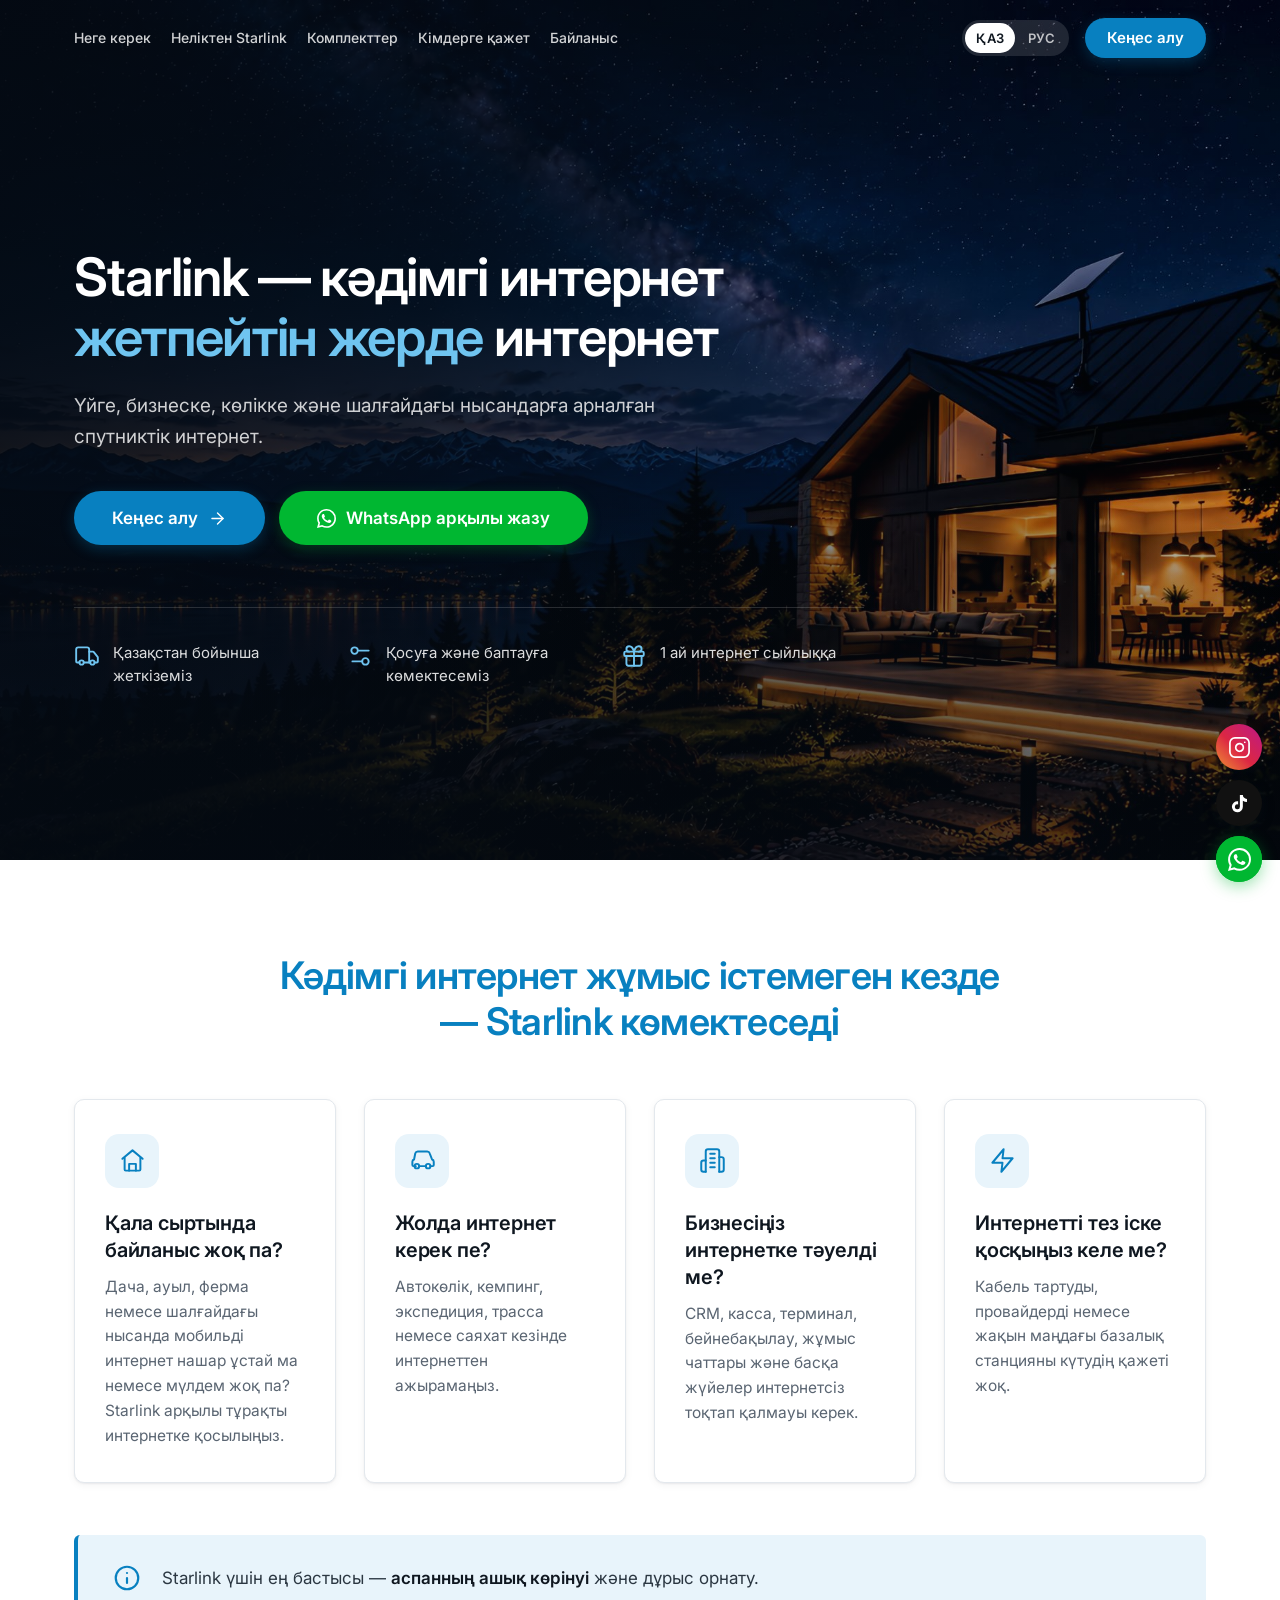
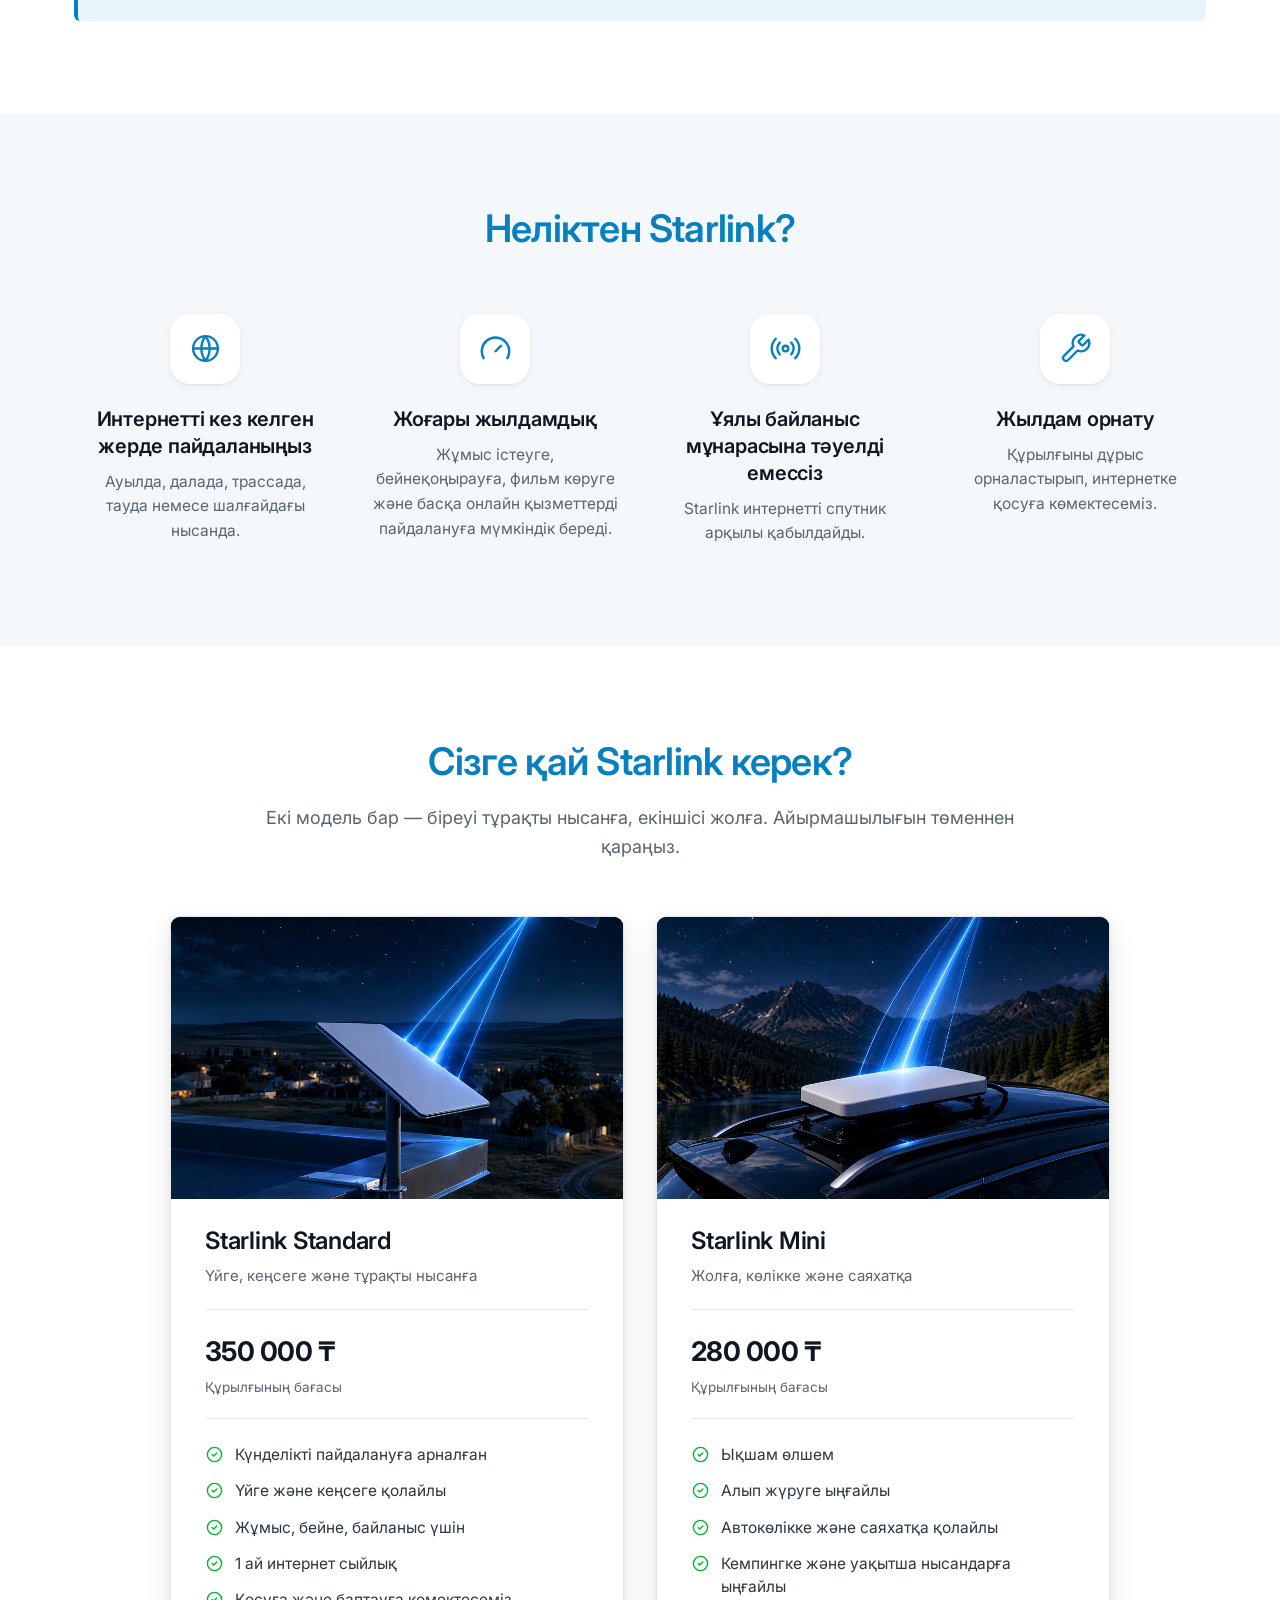
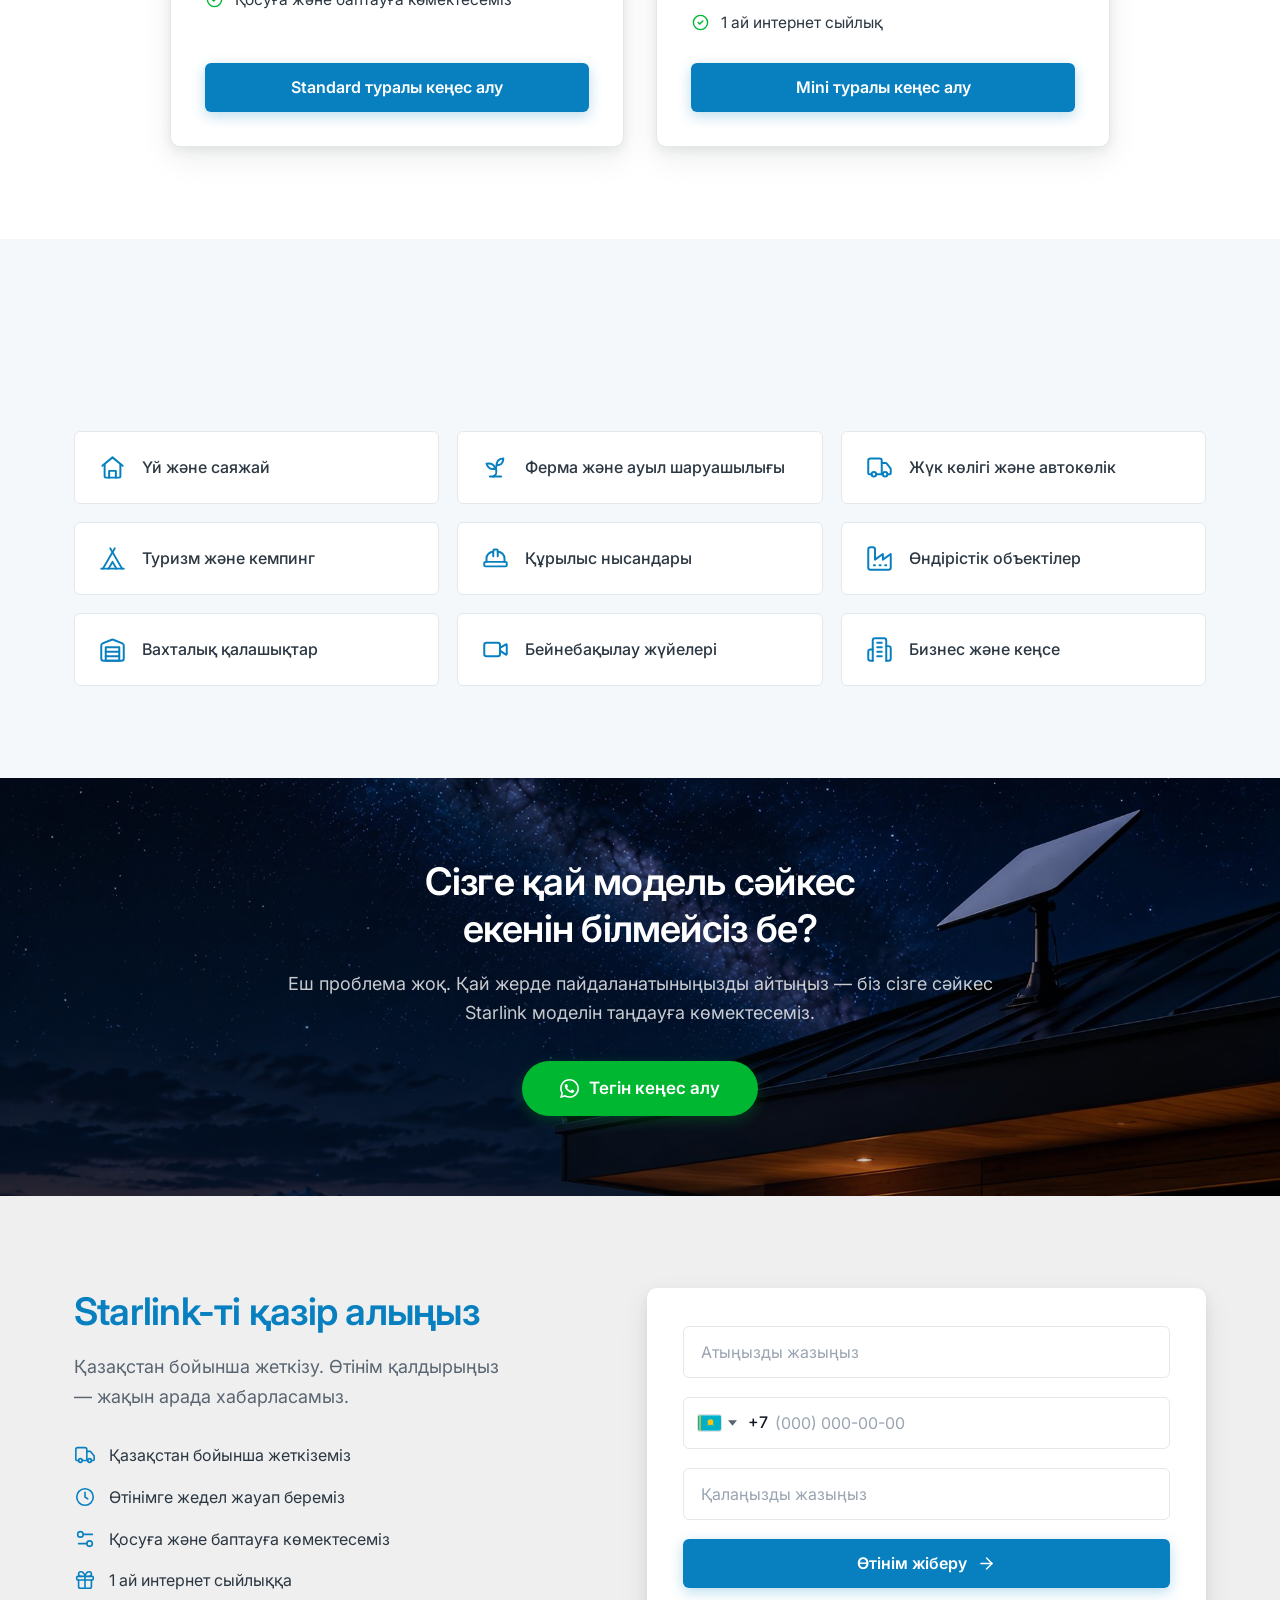
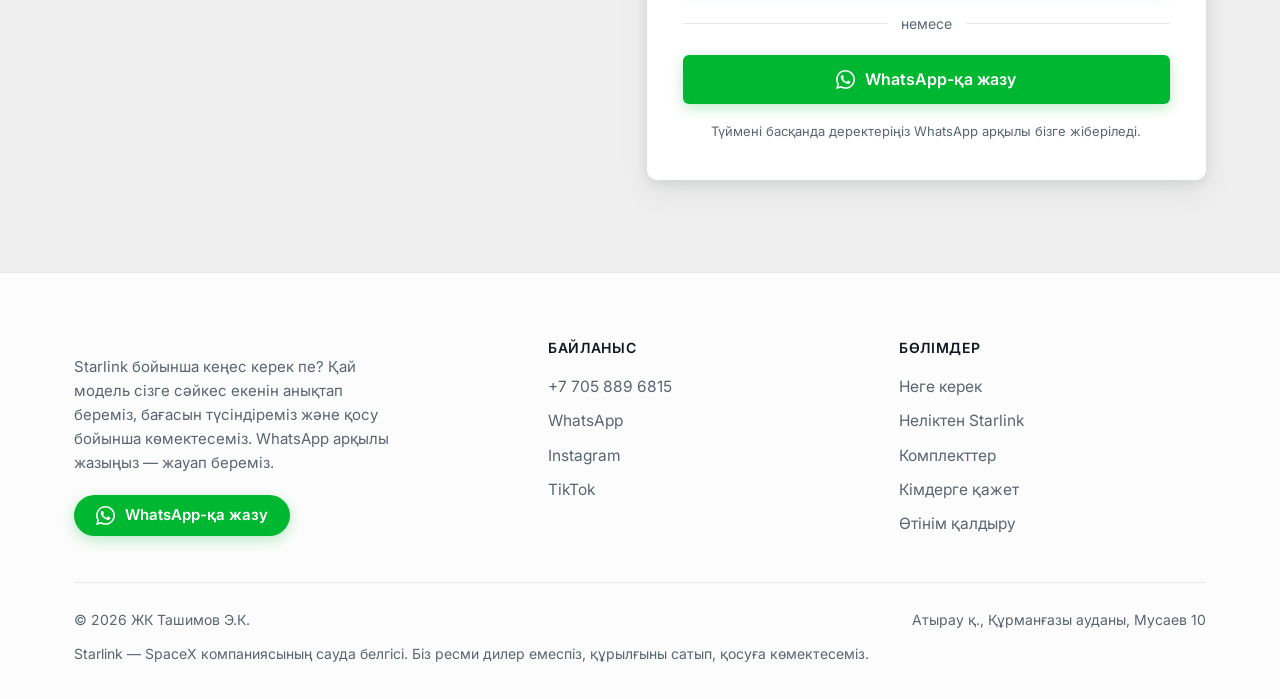
==== commit c3355923: "Убрана почта, адрес перенесён в нижнюю полосу подвала Почта удалена из подвала и из конфига вместе с" ====
--- a/index.html
+++ b/index.html
@@ -420,12 +420,6 @@
             <svg class="ico ico--fill" width="18" height="18"><use href="#i-wa"/></svg>
             WhatsApp-қа жазу
           </a>
-          <a class="social social--ig" data-social="instagram" href="#" aria-label="Instagram">
-            <svg class="ico"><use href="#i-instagram"/></svg>
-          </a>
-          <a class="social social--tt" data-social="tiktok" href="#" aria-label="TikTok">
-            <svg class="ico ico--fill"><use href="#i-tiktok"/></svg>
-          </a>
         </div>
       </div>
 
@@ -433,9 +427,9 @@
         <h4>Байланыс</h4>
         <ul>
           <li><a href="#" data-tel data-contact="phone">+7 705 889 6815</a></li>
-          <li><a href="#" data-mail>info@example.kz</a></li>
-          <li data-contact="address">___ қаласы, ___ көшесі</li>
-          <li data-contact="company">ЖК «___»</li>
+          <li><a href="#" data-wa="general">WhatsApp</a></li>
+          <li><a href="#" data-social="instagram">Instagram</a></li>
+          <li><a href="#" data-social="tiktok">TikTok</a></li>
         </ul>
       </div>
 
@@ -454,6 +448,7 @@
 
     <div class="foot__bot">
       <span>© <span data-year>2026</span> <span data-contact="company">ЖК «___»</span></span>
+      <span data-contact="address"></span>
       <span>Starlink — SpaceX компаниясының сауда белгісі. Біз ресми дилер емеспіз, құрылғыны сатып, қосуға көмектесеміз.</span>
     </div>
   </div>
--- a/assets/css/style.css
+++ b/assets/css/style.css
@@ -449,18 +449,8 @@
 .foot li a:hover{ color:var(--blue); }
 .foot__acts{ display:flex; flex-wrap:wrap; align-items:center; gap:12px; margin-top:20px; }
 
-/* Соцсети — круглые иконки рядом с кнопкой WhatsApp.
-   При наведении заливаются фирменным цветом самой сети. */
-.social{
-  display:grid; place-items:center; flex:none; width:42px; height:42px;
-  color:var(--ink-soft); background:#fff;
-  border:1px solid var(--line); border-radius:50%;
-  transition:color .18s ease, background .18s ease, border-color .18s ease, transform .18s ease;
-}
-.social .ico{ width:20px; height:20px; }
-.social:hover{ color:#fff; border-color:transparent; transform:translateY(-2px); }
-.social--ig:hover{ background:linear-gradient(45deg,#f09433,#dc2743 45%,#bc1888); }
-.social--tt:hover{ background:#111; }
+/* Соцсети в подвале — текстовыми ссылками в колонке контактов.
+   Иконками они висят в плавающей стопке, дублировать их здесь незачем. */
 .foot__bot{
   display:flex; flex-wrap:wrap; justify-content:space-between; gap:12px;
   margin-top:46px; padding-top:26px; border-top:1px solid var(--line);
